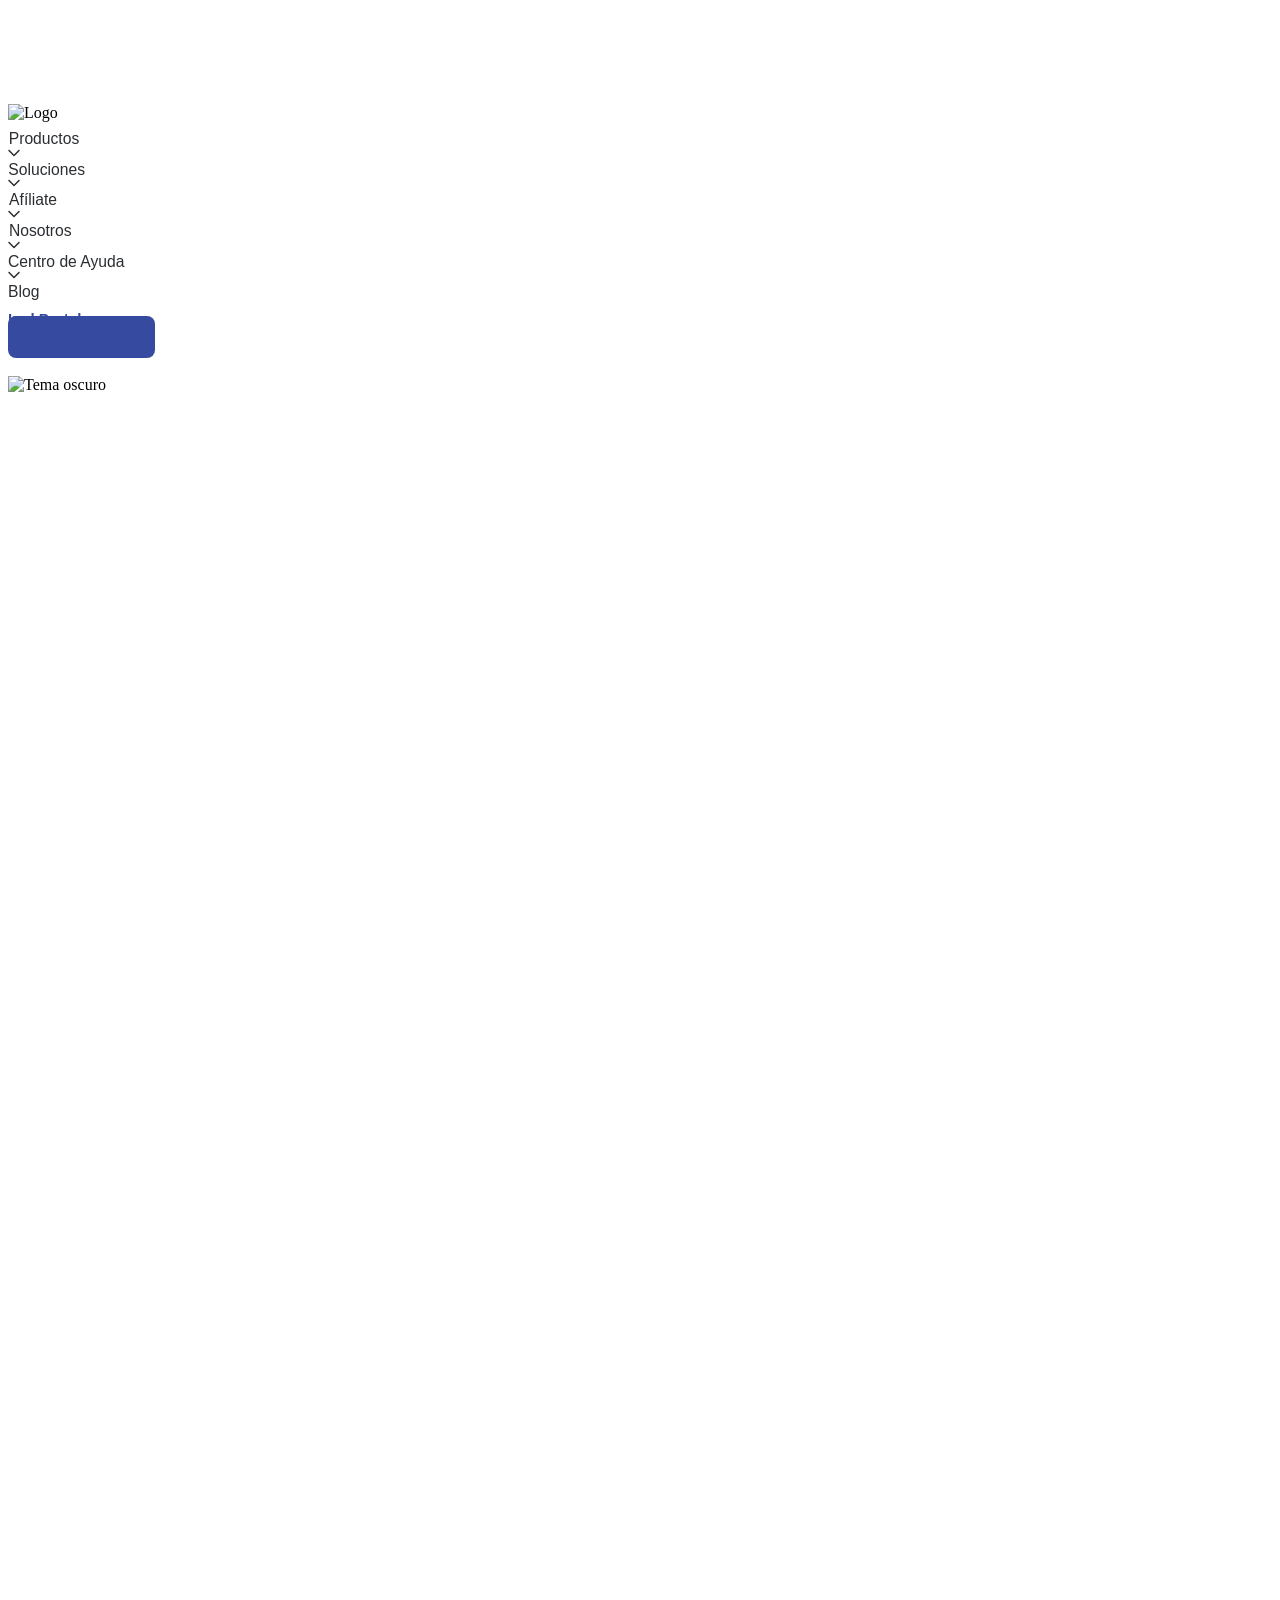
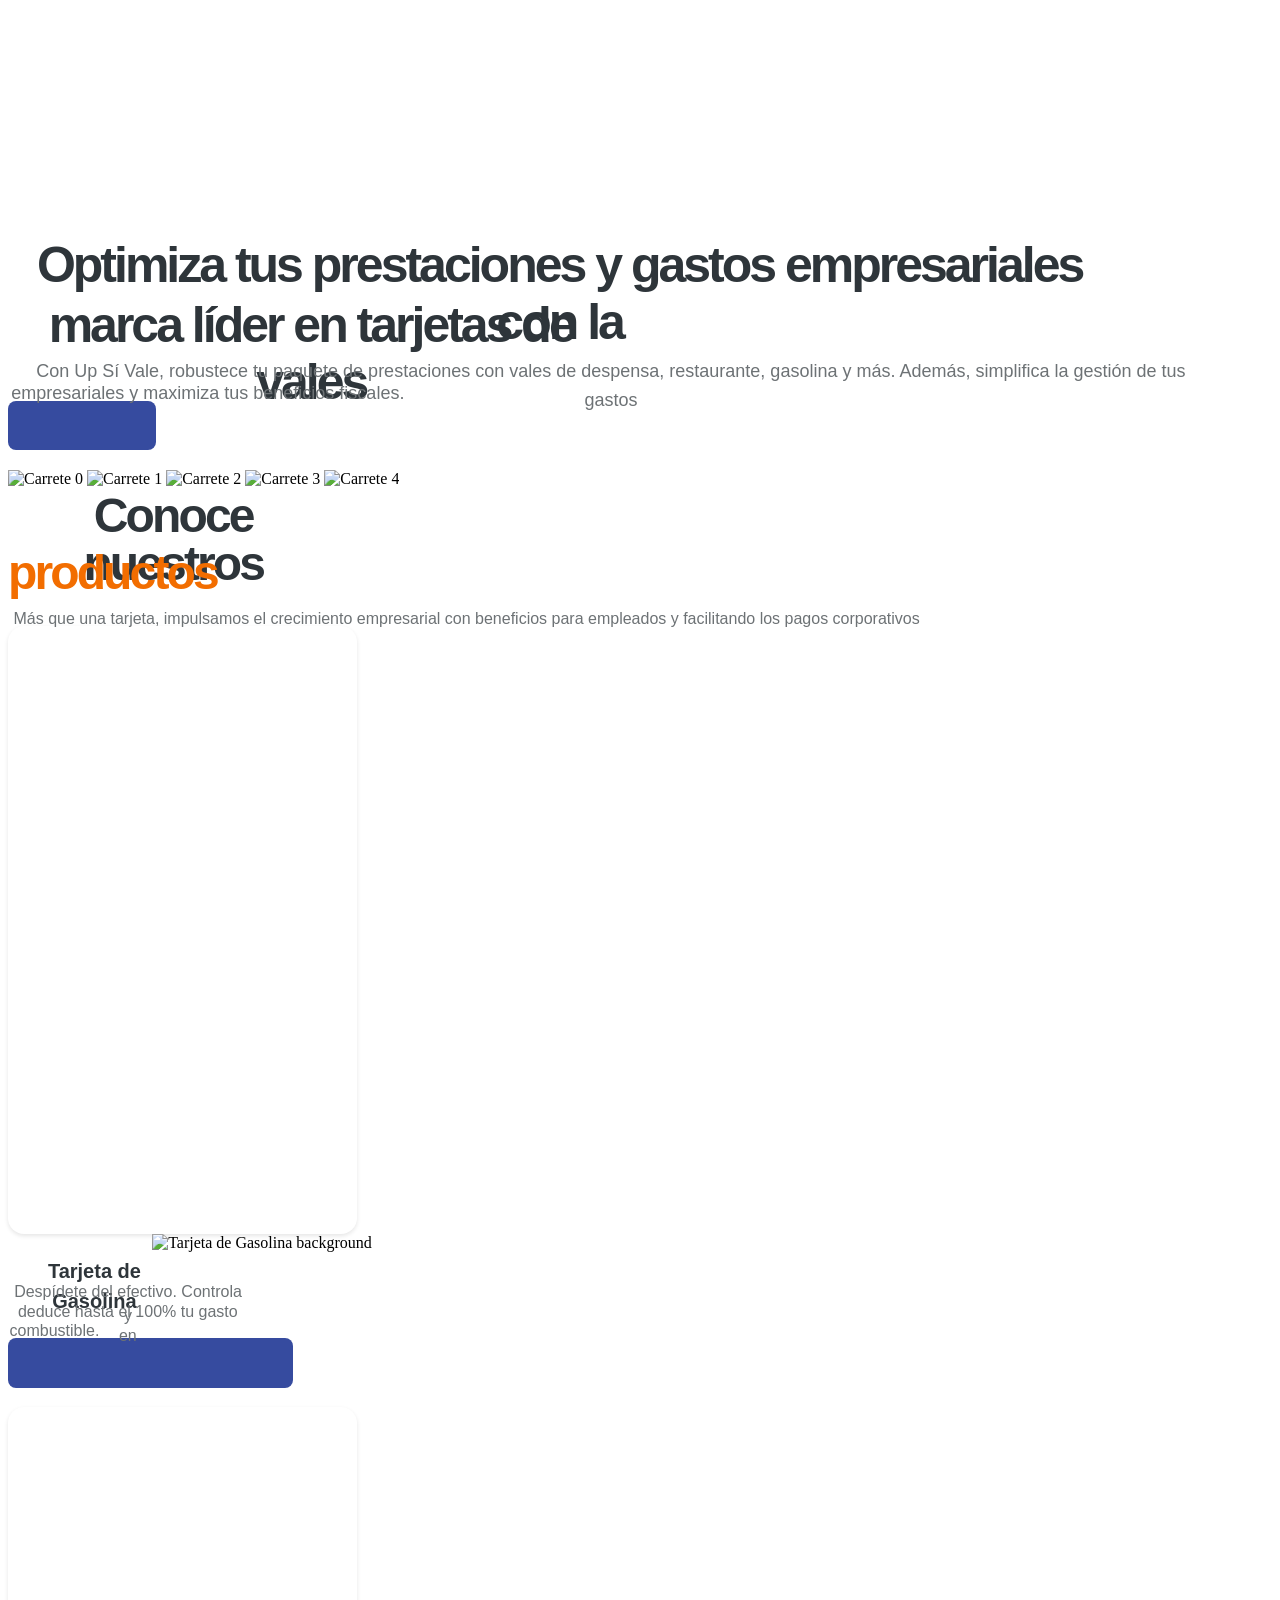
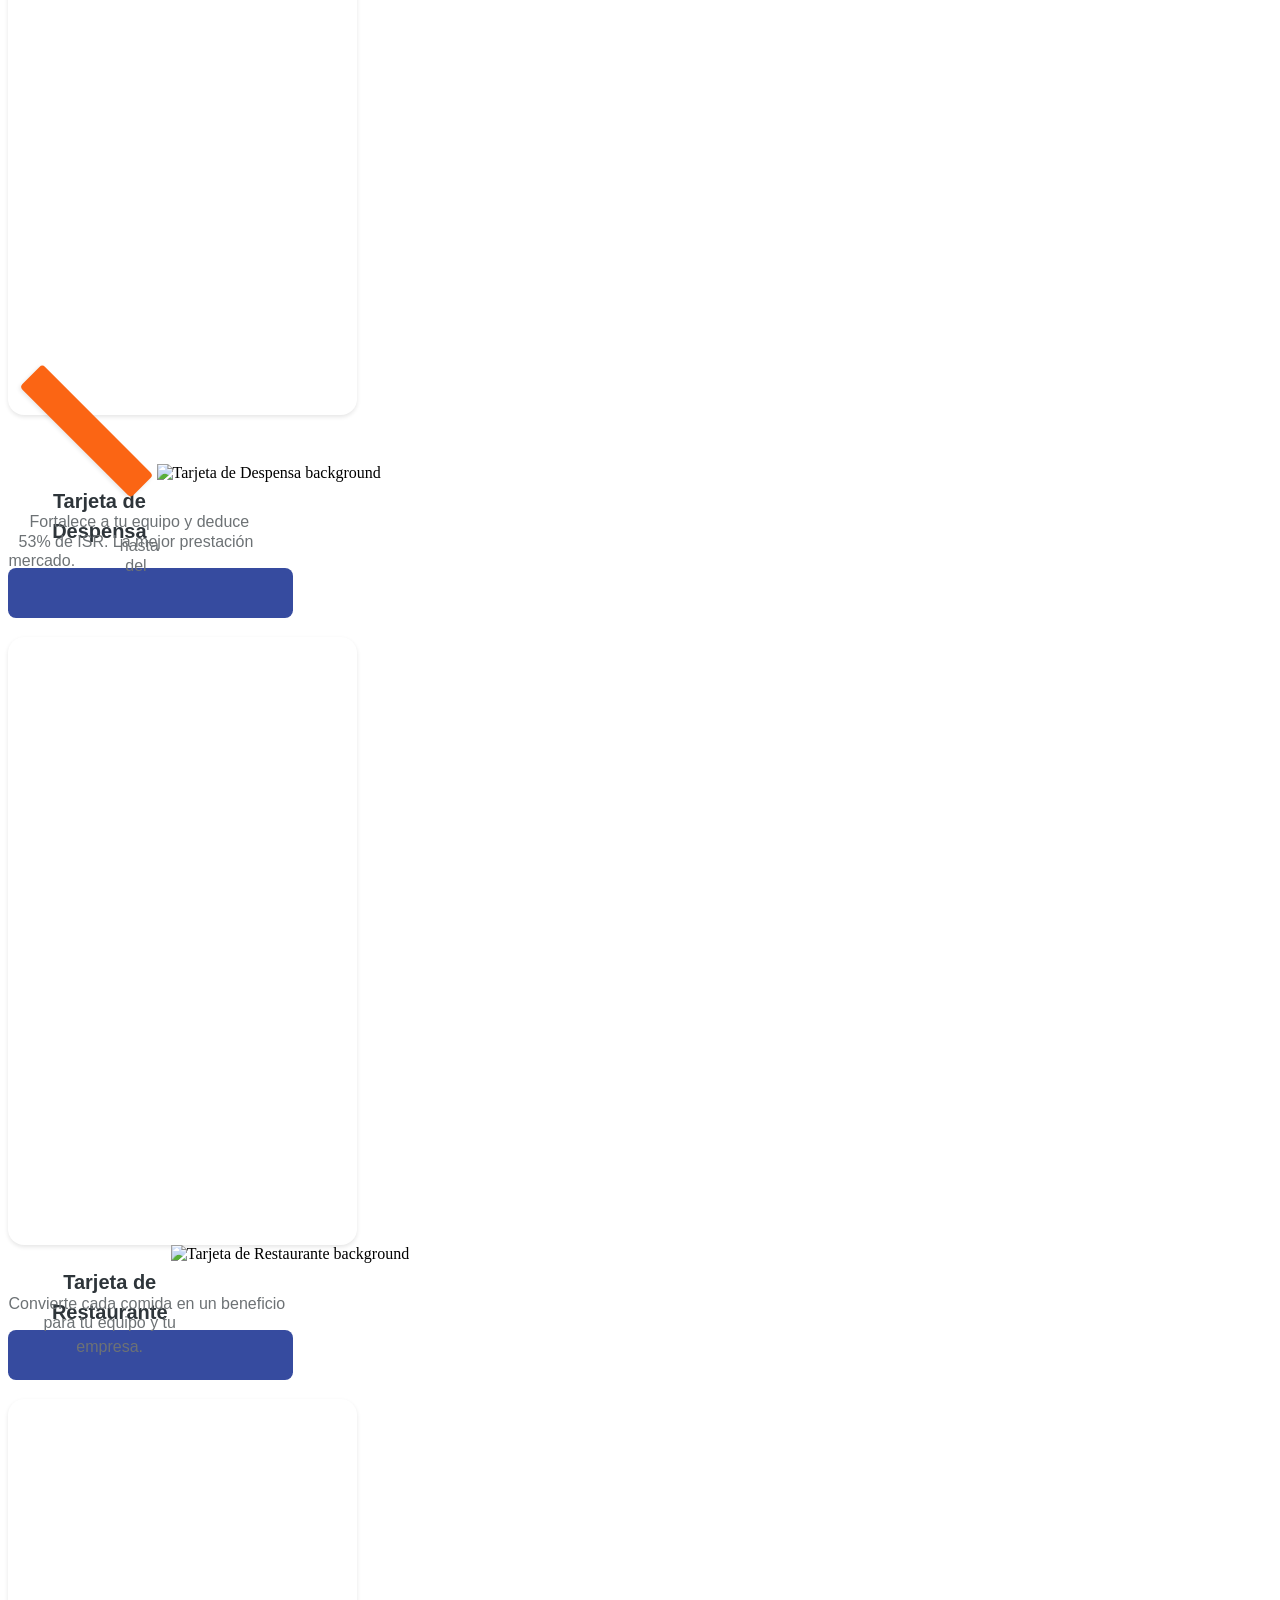
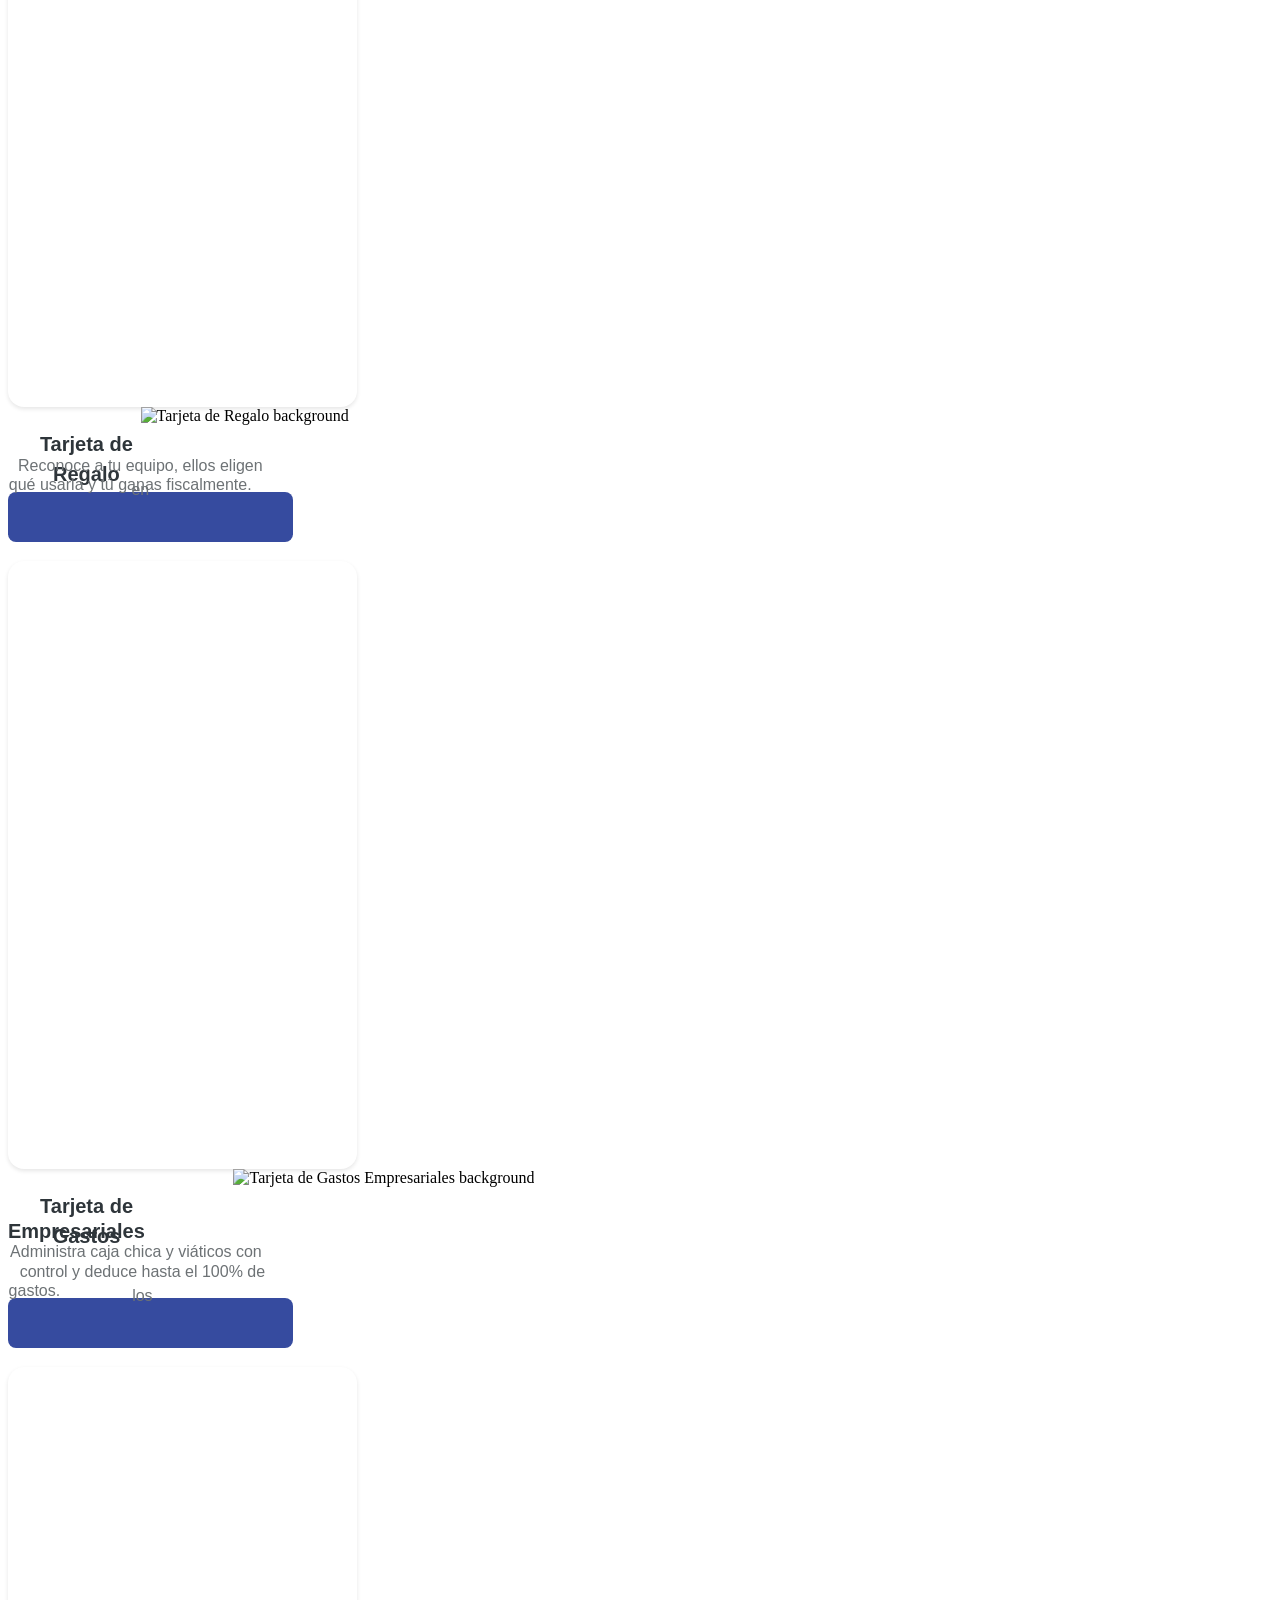
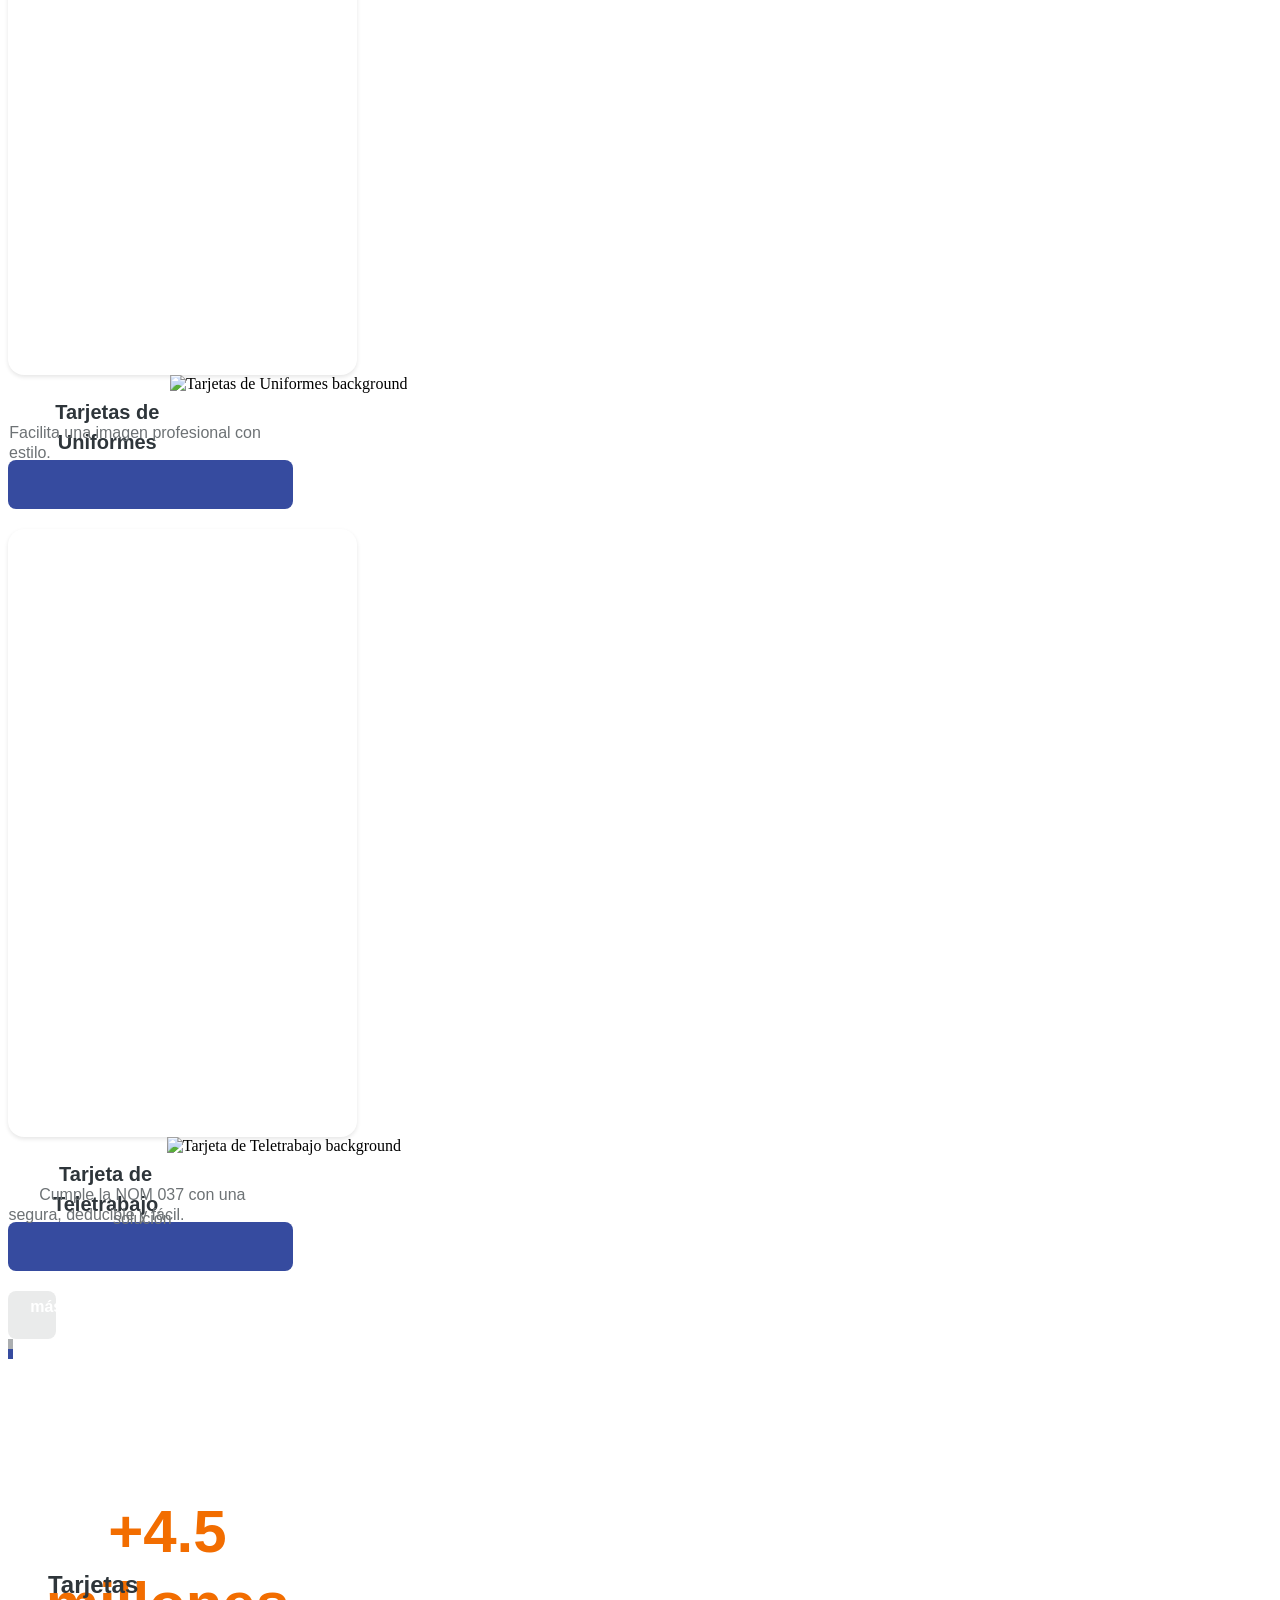
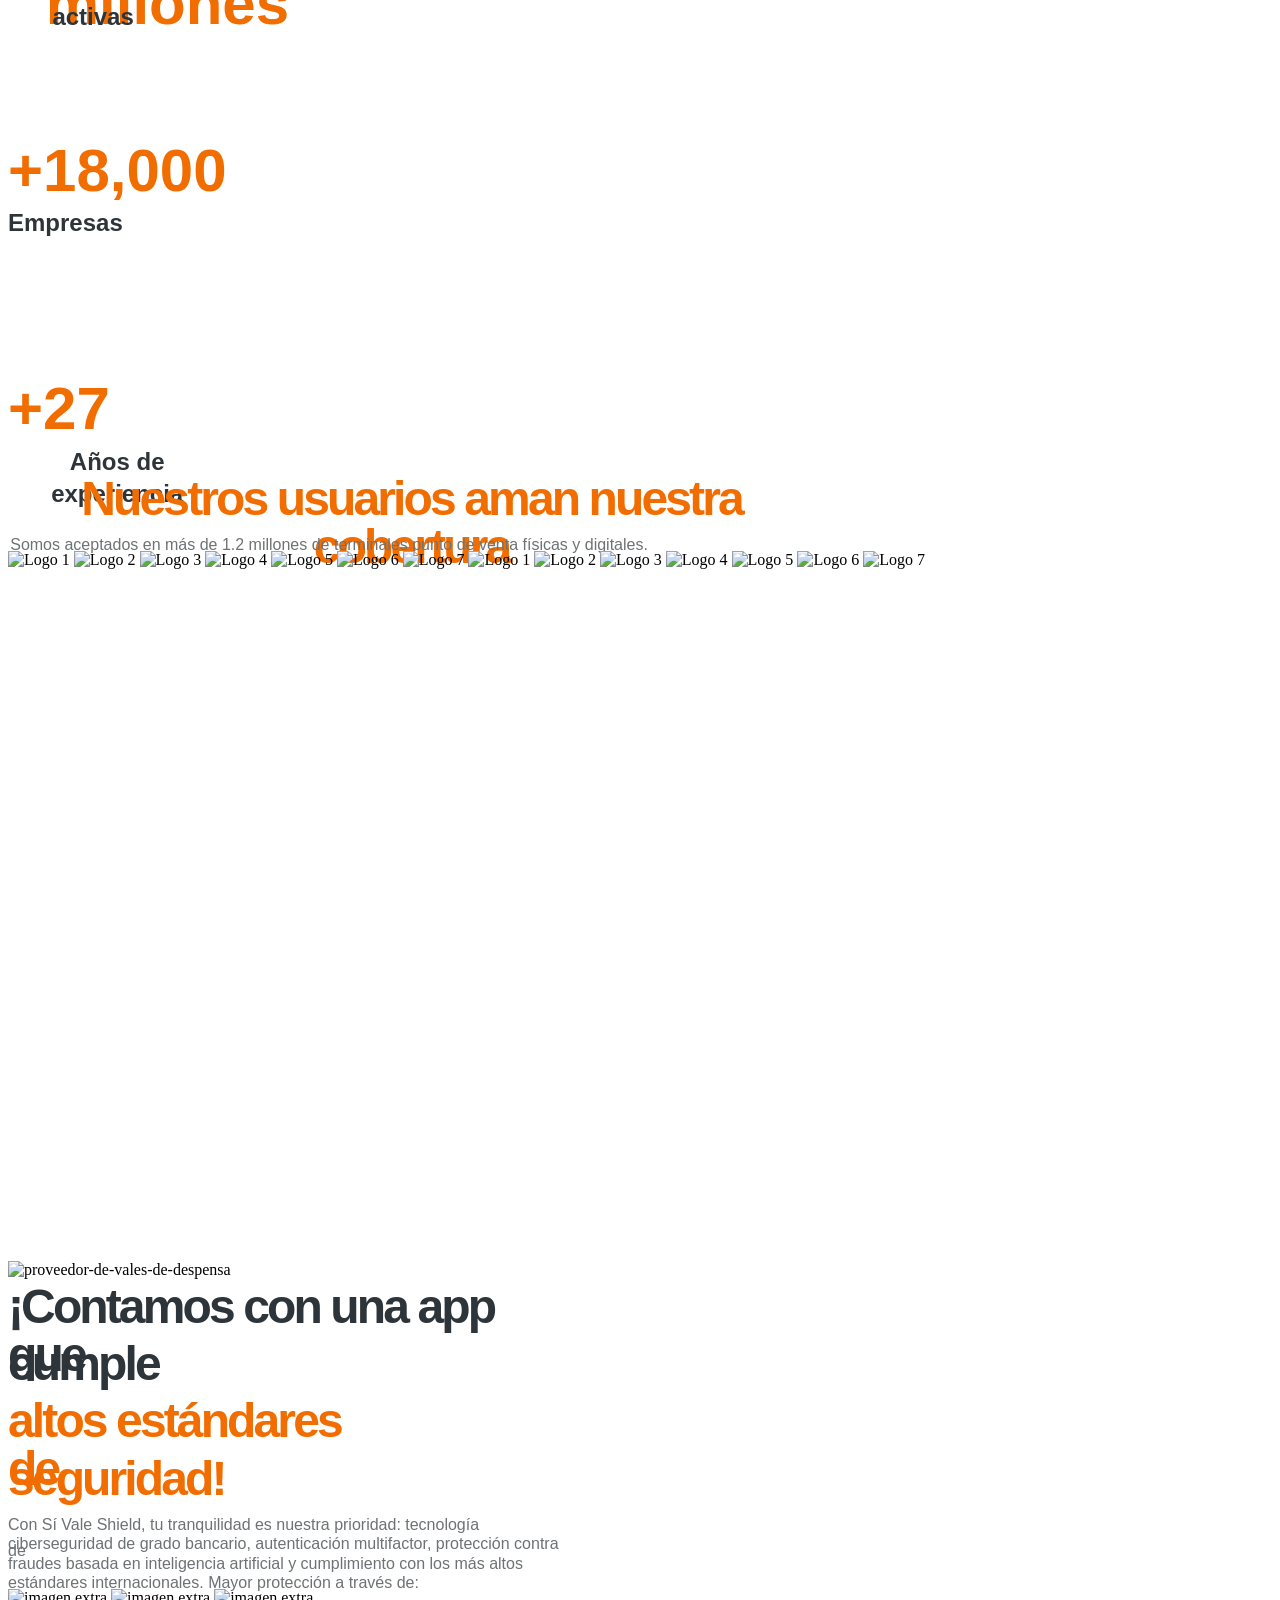
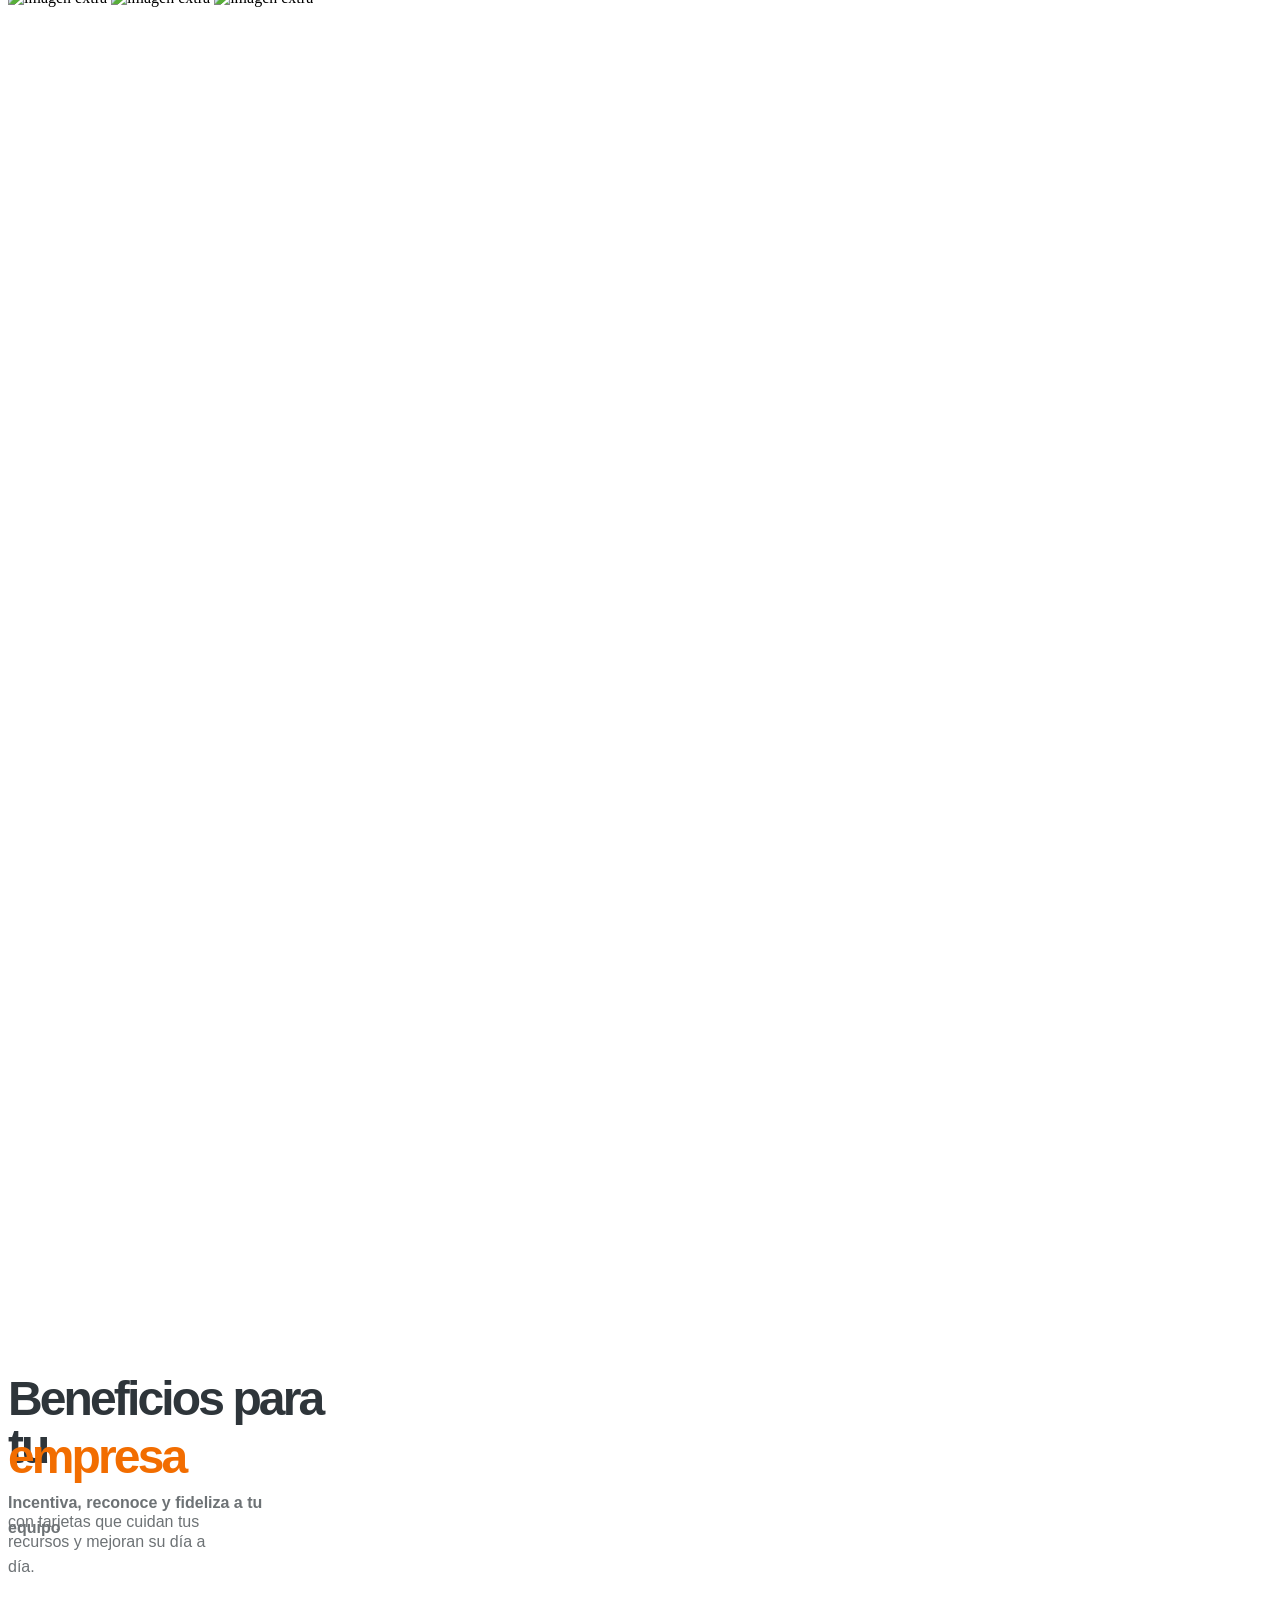
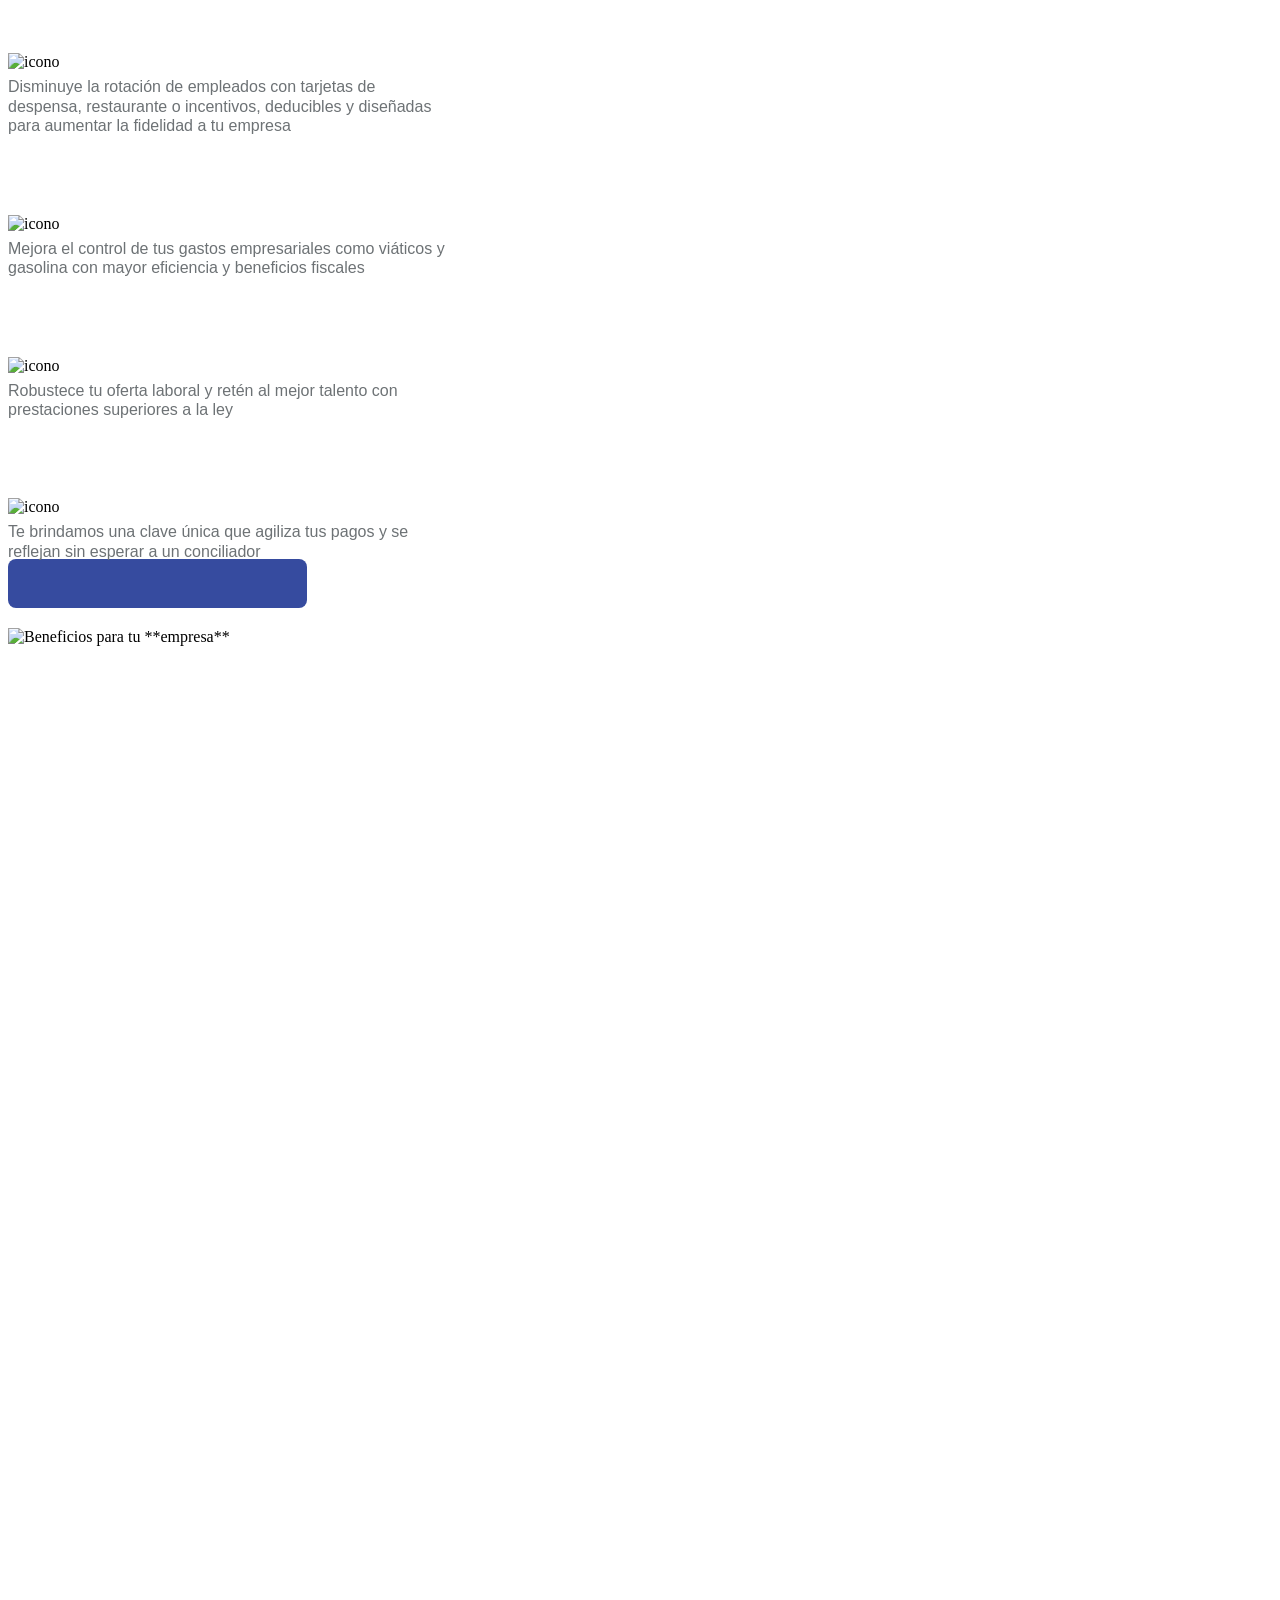
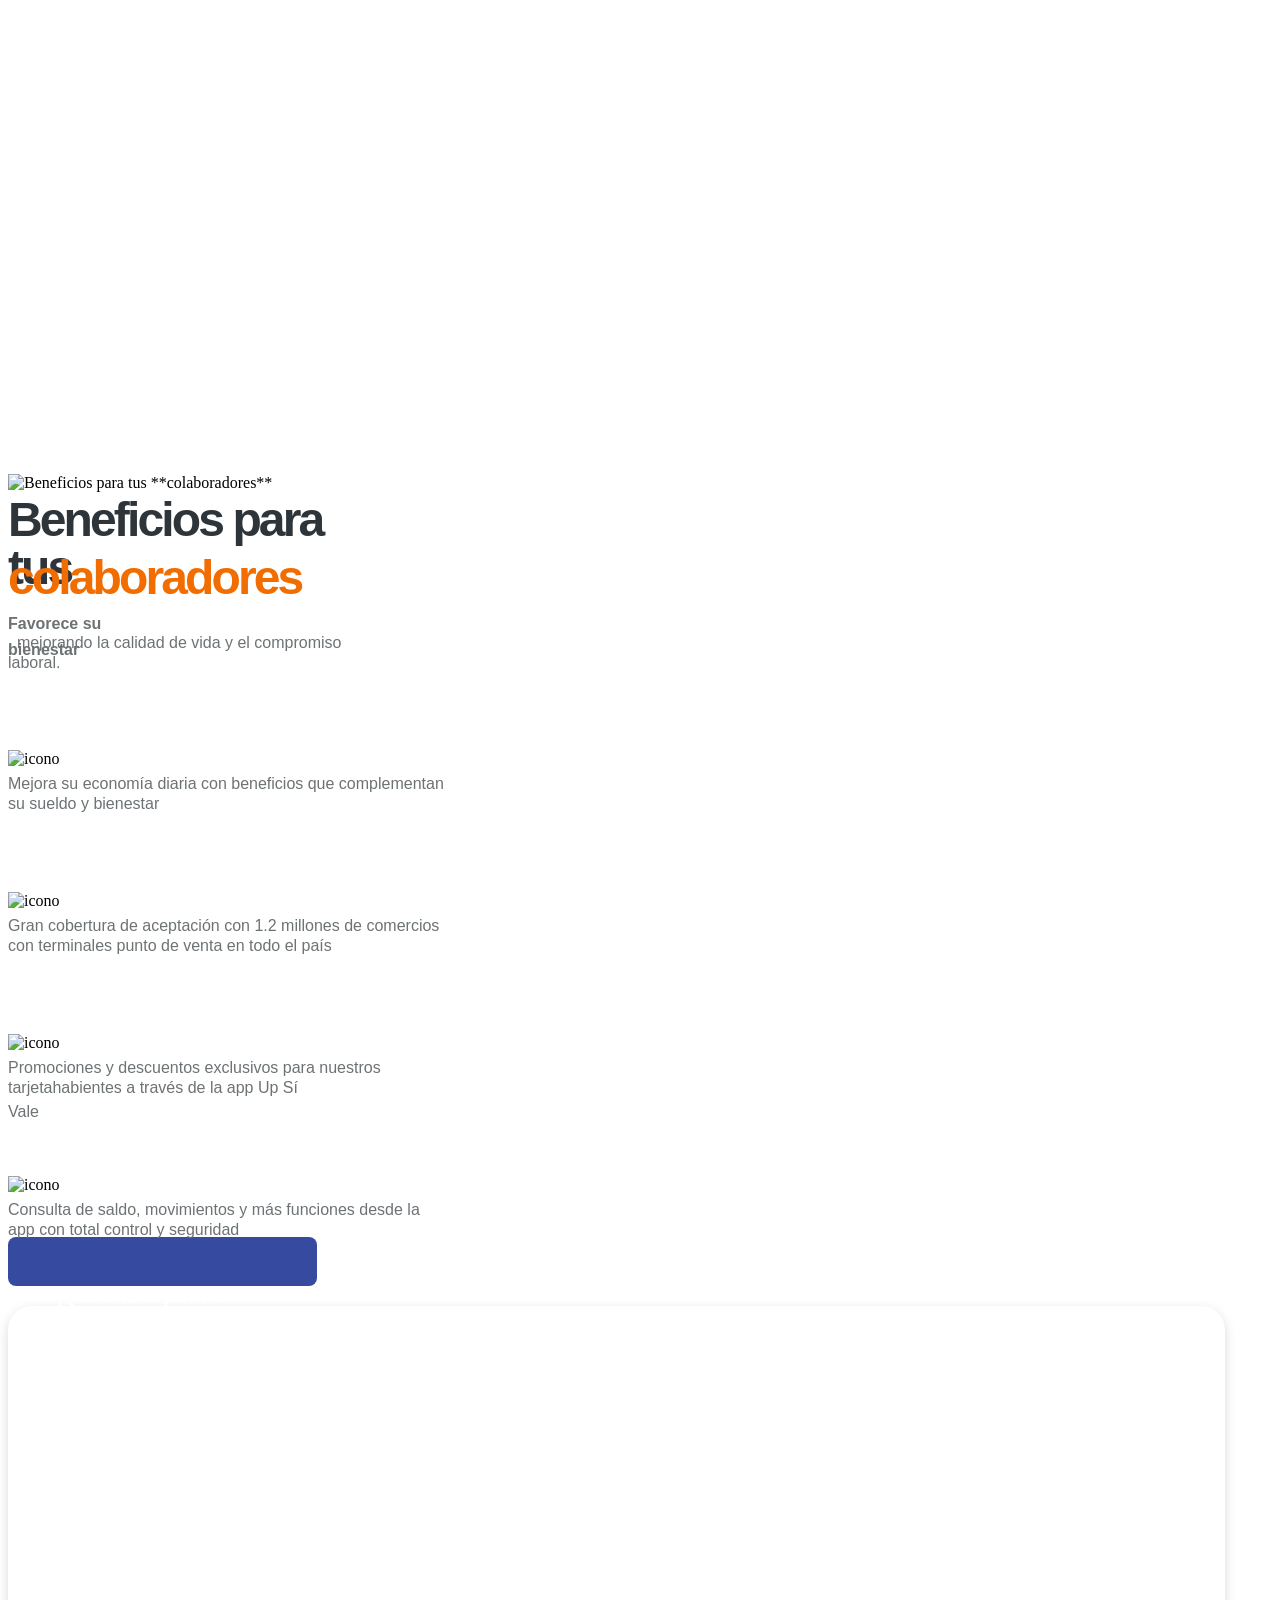
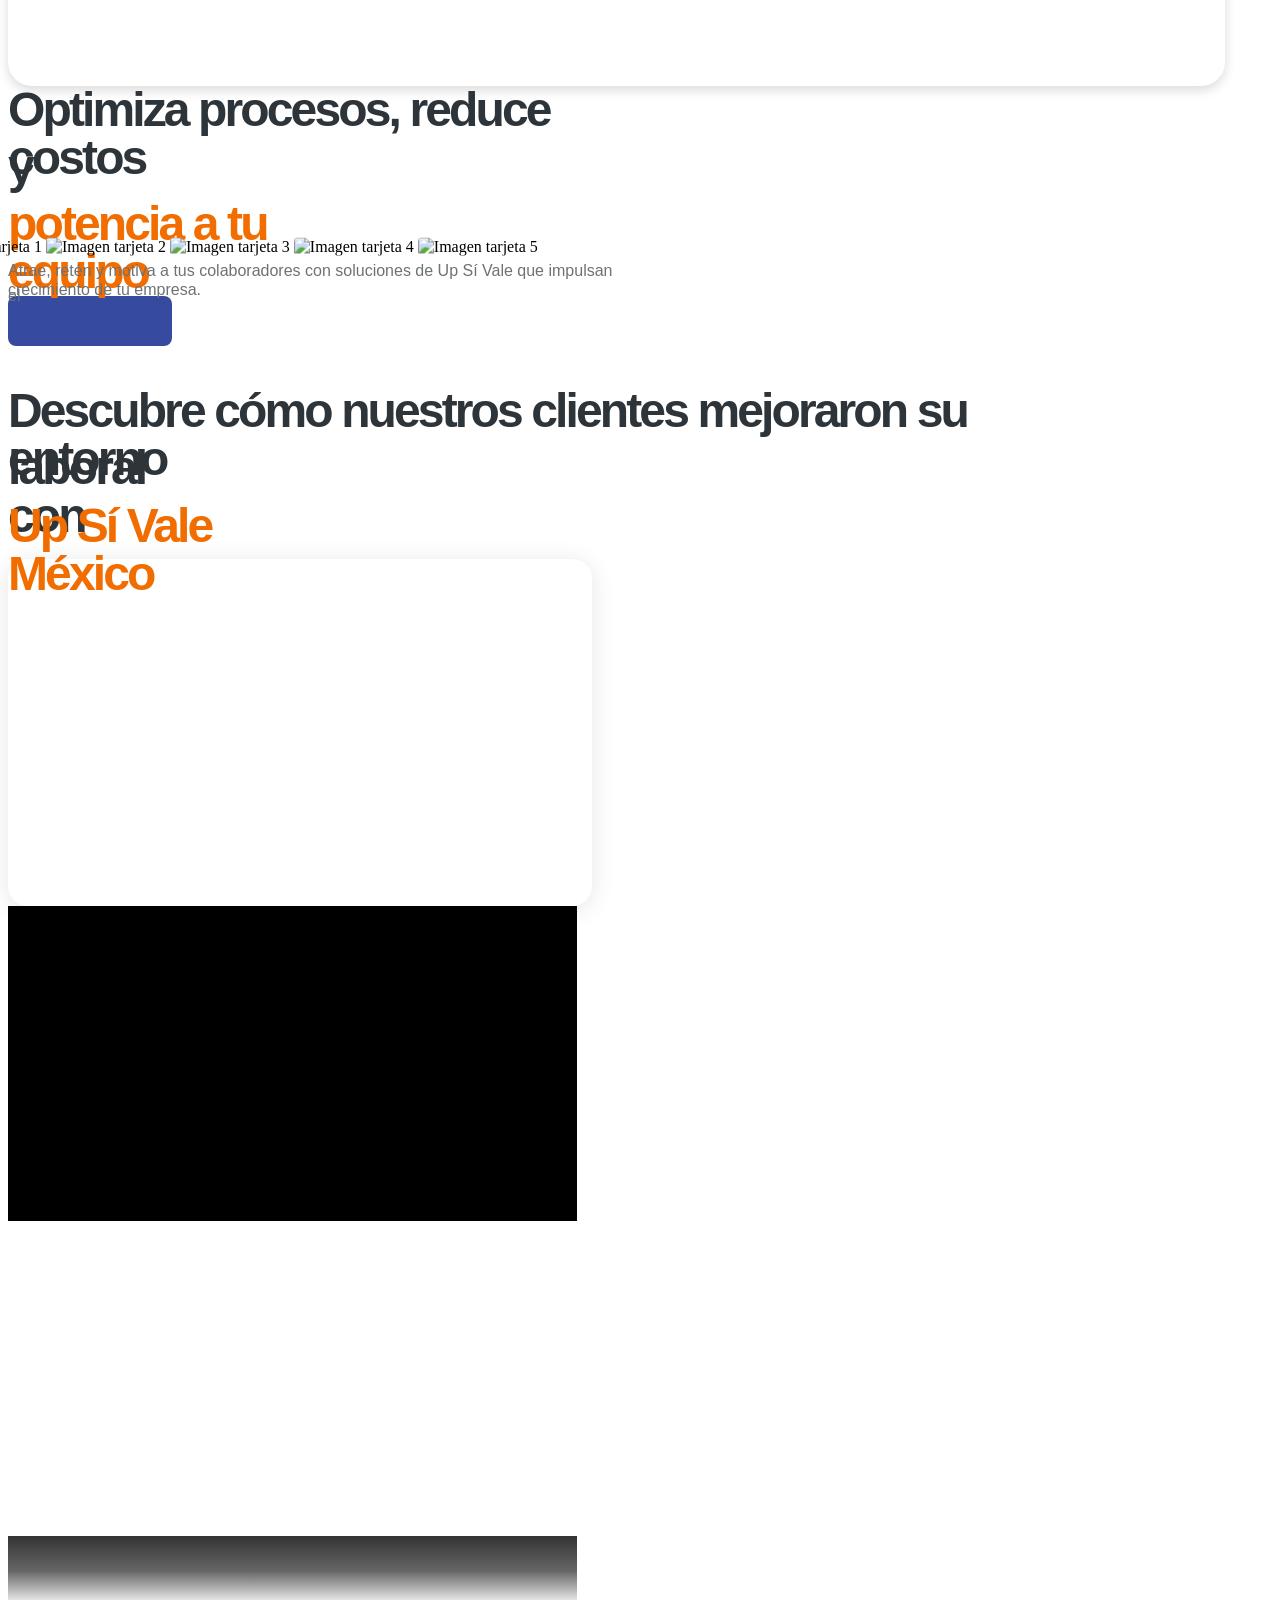
==== index.html @ 82c5028f "V1" ====
<!doctype html>
<html lang="es">
<head>
  <meta charset="utf-8">
  <meta name="viewport" content="width=device-width, initial-scale=1">
  <title>Up Sí Vale México - Tarjetas de vales con beneficios fiscales</title>
  <link rel="stylesheet" href="css/fonts.css">
  <link rel="stylesheet" href="css/demo.css">
  <script src="js/genesys-config.js"></script>
</head>
<body>
  <main id="page" aria-label="Recreación de página principal Sí Vale">
    <a class="demo-hotspot" href="knowledge-portal.html" aria-label="Ir al Portal de Conocimiento" data-track-label="Ir al Portal" style="left:935px;top:18px;width:108px;height:60px;"></a>
    <a class="demo-hotspot" href="knowledge-portal.html" aria-label="Centro de Ayuda - Portal de Conocimiento" data-track-label="Centro de Ayuda" style="left:632px;top:18px;width:164px;height:60px;"></a>
    <a class="demo-hotspot" href="knowledge-portal.html" aria-label="Cotizar desde portal de conocimiento" data-track-label="Quiero cotizar" style="left:548px;top:442px;width:170px;height:70px;"></a>
    <div class="h2d-frame sv-navbar" data-tag="nav" style="left:0.00px;top:0.00px;width:1264.67px;height:96.00px;z-index:0;background-color:rgb(255, 255, 255)"></div>
    <img class="h2d-img" alt="Logo" src="assets/000_Logo.svg" style="left:12.79px;top:28.00px;width:115.92px;height:40.00px;z-index:1;overflow:hidden">
    <div class="h2d-text" style="left:160.71px;top:38.13px;width:72.00px;height:18.67px;z-index:2;color:rgb(42, 46, 50);font-family:Roboto, sans-serif;font-size:15.68px;font-weight:500;line-height:25.088px;text-align:center;text-decoration:none;white-space:nowrap;color:rgb(42, 46, 50)">Productos</div>
    <div class="h2d-svg" style="left:240.71px;top:42.00px;width:12.00px;height:12.00px;z-index:3;"><svg xmlns="http://www.w3.org/2000/svg" width="12px" height="12px" viewBox="0 0 12 8" class="sv-navbar__icon--chevron h2d-37e2205d" fill="rgb(42, 46, 50)" color="rgb(42, 46, 50)" font-family="Roboto, sans-serif" font-size="15.68px" font-weight="500"><path d="M0.471751 0.970651C0.764519 0.677883 1.23937 0.678134 1.5323 0.970651L6.00202 5.44038L10.4718 0.970651L10.5284 0.918893C10.8228 0.678694 11.2577 0.696408 11.5323 0.970651C11.8069 1.24525 11.8244 1.67998 11.5841 1.97456L11.5323 2.0312L6.5323 7.0312C6.2394 7.32399 5.76461 7.32406 5.47175 7.0312L0.471751 2.0312C0.179268 1.73831 0.179083 1.26343 0.471751 0.970651Z"></path></svg></div>
    <div class="h2d-text" style="left:287.91px;top:38.13px;width:77.39px;height:18.67px;z-index:4;color:rgb(42, 46, 50);font-family:Roboto, sans-serif;font-size:15.68px;font-weight:500;line-height:25.088px;text-align:center;text-decoration:none;white-space:nowrap;color:rgb(42, 46, 50)">Soluciones</div>
    <div class="h2d-svg" style="left:373.29px;top:42.00px;width:12.00px;height:12.00px;z-index:5;"><svg xmlns="http://www.w3.org/2000/svg" width="12px" height="12px" viewBox="0 0 12 8" class="sv-navbar__icon--chevron h2d-a64a7802" fill="rgb(42, 46, 50)" color="rgb(42, 46, 50)" font-family="Roboto, sans-serif" font-size="15.68px" font-weight="500"><path d="M0.471751 0.970651C0.764519 0.677883 1.23937 0.678134 1.5323 0.970651L6.00202 5.44038L10.4718 0.970651L10.5284 0.918893C10.8228 0.678694 11.2577 0.696408 11.5323 0.970651C11.8069 1.24525 11.8244 1.67998 11.5841 1.97456L11.5323 2.0312L6.5323 7.0312C6.2394 7.32399 5.76461 7.32406 5.47175 7.0312L0.471751 2.0312C0.179268 1.73831 0.179083 1.26343 0.471751 0.970651Z"></path></svg></div>
    <div class="h2d-text" style="left:420.49px;top:38.13px;width:50.10px;height:18.67px;z-index:6;color:rgb(42, 46, 50);font-family:Roboto, sans-serif;font-size:15.68px;font-weight:500;line-height:25.088px;text-align:center;text-decoration:none;white-space:nowrap;color:rgb(42, 46, 50)">Afíliate</div>
    <div class="h2d-svg" style="left:478.59px;top:42.00px;width:12.00px;height:12.00px;z-index:7;"><svg xmlns="http://www.w3.org/2000/svg" width="12px" height="12px" viewBox="0 0 12 8" class="sv-navbar__icon--chevron h2d-ca7ca972" fill="rgb(42, 46, 50)" color="rgb(42, 46, 50)" font-family="Roboto, sans-serif" font-size="15.68px" font-weight="500"><path d="M0.471751 0.970651C0.764519 0.677883 1.23937 0.678134 1.5323 0.970651L6.00202 5.44038L10.4718 0.970651L10.5284 0.918893C10.8228 0.678694 11.2577 0.696408 11.5323 0.970651C11.8069 1.24525 11.8244 1.67998 11.5841 1.97456L11.5323 2.0312L6.5323 7.0312C6.2394 7.32399 5.76461 7.32406 5.47175 7.0312L0.471751 2.0312C0.179268 1.73831 0.179083 1.26343 0.471751 0.970651Z"></path></svg></div>
    <div class="h2d-text" style="left:525.79px;top:38.13px;width:64.52px;height:18.67px;z-index:8;color:rgb(42, 46, 50);font-family:Roboto, sans-serif;font-size:15.68px;font-weight:500;line-height:25.088px;text-align:center;text-decoration:none;white-space:nowrap;color:rgb(42, 46, 50)">Nosotros</div>
    <div class="h2d-svg" style="left:598.31px;top:42.00px;width:12.00px;height:12.00px;z-index:9;"><svg xmlns="http://www.w3.org/2000/svg" width="12px" height="12px" viewBox="0 0 12 8" class="sv-navbar__icon--chevron h2d-e77b18fb" fill="rgb(42, 46, 50)" color="rgb(42, 46, 50)" font-family="Roboto, sans-serif" font-size="15.68px" font-weight="500"><path d="M0.471751 0.970651C0.764519 0.677883 1.23937 0.678134 1.5323 0.970651L6.00202 5.44038L10.4718 0.970651L10.5284 0.918893C10.8228 0.678694 11.2577 0.696408 11.5323 0.970651C11.8069 1.24525 11.8244 1.67998 11.5841 1.97456L11.5323 2.0312L6.5323 7.0312C6.2394 7.32399 5.76461 7.32406 5.47175 7.0312L0.471751 2.0312C0.179268 1.73831 0.179083 1.26343 0.471751 0.970651Z"></path></svg></div>
    <div class="h2d-text" style="left:645.51px;top:38.13px;width:115.56px;height:18.67px;z-index:10;color:rgb(42, 46, 50);font-family:Roboto, sans-serif;font-size:15.68px;font-weight:500;line-height:25.088px;text-align:center;text-decoration:none;white-space:nowrap;color:rgb(42, 46, 50)">Centro de Ayuda</div>
    <div class="h2d-svg" style="left:769.07px;top:42.00px;width:12.00px;height:12.00px;z-index:11;"><svg xmlns="http://www.w3.org/2000/svg" width="12px" height="12px" viewBox="0 0 12 8" class="sv-navbar__icon--chevron h2d-53bec3cd" fill="rgb(42, 46, 50)" color="rgb(42, 46, 50)" font-family="Roboto, sans-serif" font-size="15.68px" font-weight="500"><path d="M0.471751 0.970651C0.764519 0.677883 1.23937 0.678134 1.5323 0.970651L6.00202 5.44038L10.4718 0.970651L10.5284 0.918893C10.8228 0.678694 11.2577 0.696408 11.5323 0.970651C11.8069 1.24525 11.8244 1.67998 11.5841 1.97456L11.5323 2.0312L6.5323 7.0312C6.2394 7.32399 5.76461 7.32406 5.47175 7.0312L0.471751 2.0312C0.179268 1.73831 0.179083 1.26343 0.471751 0.970651Z"></path></svg></div>
    <div class="h2d-text" style="left:816.27px;top:38.13px;width:31.69px;height:18.67px;z-index:12;color:rgb(42, 46, 50);font-family:Roboto, sans-serif;font-size:15.68px;font-weight:500;line-height:25.088px;text-decoration:none;white-space:nowrap;color:rgb(42, 46, 50)">Blog</div>
    <div class="h2d-text" style="left:956.30px;top:39.00px;width:70.31px;height:18.00px;z-index:13;color:rgb(54, 75, 159);font-family:Roboto, sans-serif;font-size:15px;font-weight:700;line-height:42px;text-align:center;text-decoration:none;white-space:nowrap;color:rgb(54, 75, 159)">Ir al Portal</div>
    <div class="h2d-frame sv-button sv-button-primary" data-tag="a" style="left:1056.74px;top:27.00px;width:147.14px;height:42.00px;z-index:14;background-color:rgb(54, 75, 159);border-top-left-radius:8px;border-top-right-radius:8px;border-bottom-right-radius:8px;border-bottom-left-radius:8px"></div>
    <div class="h2d-text" style="left:1070.20px;top:39.00px;width:120.22px;height:18.00px;z-index:15;color:rgb(255, 255, 255);font-family:Roboto, sans-serif;font-size:15px;font-weight:700;line-height:42px;text-decoration:none;white-space:nowrap;color:rgb(255, 255, 255)">¡Quiero Contratar!</div>
    <img class="h2d-img" alt="Tema oscuro" src="assets/001_dark.svg" style="left:1219.88px;top:32.00px;width:32.00px;height:32.00px;z-index:16;overflow:hidden">
    <div class="h2d-frame Hero_heroSection__1o5TZ Hero_bgCuadricula__Nj17S" data-tag="section" style="left:0.00px;top:96.00px;width:1264.67px;height:859.11px;z-index:17;background-image:url(&#x27;assets/008_cmf1bwpx24x9x07jz1c7p6bq2.svg&#x27;);background-size:cover;background-position:50% 50%;background-repeat:no-repeat;overflow:hidden"></div>
    <div class="h2d-frame Hero_imageWave__68GuA" data-tag="div" style="left:0.00px;top:375.11px;width:1264.67px;height:580.00px;z-index:18;background-image:url(&#x27;assets/002_onda-hero.svg&#x27;);background-position:50% 50%;background-repeat:no-repeat"></div>
    <div class="h2d-text" style="left:80.72px;top:174.00px;width:1103.22px;height:60.00px;z-index:19;color:rgb(46, 53, 58);font-family:Roboto, sans-serif;font-size:50px;font-weight:700;line-height:57px;letter-spacing:-3px;text-align:center;text-decoration:none;color:rgb(46, 53, 58)">Optimiza tus prestaciones y gastos empresariales con la</div>
    <div class="h2d-text" style="left:329.15px;top:231.00px;width:606.38px;height:60.00px;z-index:20;color:rgb(46, 53, 58);font-family:Roboto, sans-serif;font-size:50px;font-weight:700;line-height:57px;letter-spacing:-3px;text-align:center;text-decoration:none;color:rgb(46, 53, 58)">marca líder en tarjetas de vales</div>
    <div class="h2d-text" style="left:29.42px;top:317.33px;width:1205.82px;height:22.00px;z-index:21;color:rgb(109, 114, 117);font-family:Roboto, sans-serif;font-size:18px;font-weight:500;line-height:28.8px;text-align:center;text-decoration:none;color:rgb(109, 114, 117)">Con Up Sí Vale, robustece tu paquete de prestaciones con vales de despensa, restaurante, gasolina y más. Además, simplifica la gestión de tus gastos</div>
    <div class="h2d-text" style="left:432.50px;top:346.13px;width:399.67px;height:22.00px;z-index:22;color:rgb(109, 114, 117);font-family:Roboto, sans-serif;font-size:18px;font-weight:500;line-height:28.8px;text-align:center;text-decoration:none;color:rgb(109, 114, 117)">empresariales y maximiza tus beneficios fiscales.</div>
    <div class="h2d-frame sv-button sv-button-primary mt-4" data-tag="button" style="left:558.30px;top:451.58px;width:148.05px;height:49.33px;z-index:23;background-color:rgb(54, 75, 159);border-top-left-radius:8px;border-top-right-radius:8px;border-bottom-right-radius:8px;border-bottom-left-radius:8px"></div>
    <div class="h2d-text" style="left:577.36px;top:466.25px;width:109.93px;height:19.33px;z-index:24;color:rgb(255, 255, 255);font-family:Roboto, sans-serif;font-size:16px;font-weight:700;line-height:24px;text-align:center;text-decoration:none;color:rgb(255, 255, 255)">¡Quiero cotizar!</div>
    <img class="h2d-img" alt="Carrete 0" src="assets/003_cmex52kjb2v8o08izmj456n3g.svg" style="left:194.83px;top:656.11px;width:215.00px;height:306.00px;z-index:25;overflow:hidden">
    <img class="h2d-img" alt="Carrete 1" src="assets/004_cmehjiqrq65gh06k12l5t8165.svg" style="left:359.83px;top:636.11px;width:215.00px;height:306.00px;z-index:26;overflow:hidden">
    <img class="h2d-img" alt="Carrete 2" src="assets/005_cmehhob2d535y06k1gq8wpm5s.svg" style="left:524.83px;top:616.11px;width:215.00px;height:306.00px;z-index:27;overflow:hidden">
    <img class="h2d-img" alt="Carrete 3" src="assets/006_cmehhon57sej007k646bqbf40.svg" style="left:689.83px;top:636.11px;width:215.00px;height:306.00px;z-index:28;overflow:hidden">
    <img class="h2d-img" alt="Carrete 4" src="assets/007_cmehhp1pyses807k6k7xhnwvz.svg" style="left:854.83px;top:656.11px;width:215.00px;height:306.00px;z-index:29;overflow:hidden">
    <div class="h2d-text" style="left:371.47px;top:998.45px;width:330.43px;height:57.33px;z-index:30;color:rgb(46, 53, 58);font-family:Roboto, sans-serif;font-size:48px;font-weight:700;line-height:48px;letter-spacing:-2.88px;text-align:center;text-decoration:none;color:rgb(46, 53, 58)">Conoce nuestros </div>
    <div class="h2d-text" style="left:701.90px;top:998.45px;width:191.30px;height:57.33px;z-index:31;color:rgb(242, 109, 0);font-family:Roboto, sans-serif;font-size:48px;font-weight:700;line-height:48px;letter-spacing:-2.88px;text-align:center;text-decoration:none;color:rgb(242, 109, 0)">productos</div>
    <div class="h2d-text" style="left:173.70px;top:1069.78px;width:917.27px;height:19.33px;z-index:32;color:rgb(109, 114, 117);font-family:Roboto, sans-serif;font-size:16px;font-weight:500;line-height:25.6px;text-align:center;text-decoration:none;color:rgb(109, 114, 117)">Más que una tarjeta, impulsamos el crecimiento empresarial con beneficios para empleados y facilitando los pagos corporativos</div>
    <div class="h2d-frame sv-card sv-card--flexcol sv-card__product text-center" data-tag="div" style="left:48.00px;top:1148.71px;width:348.89px;height:608.00px;z-index:33;background-color:rgb(255, 255, 255);border-top-left-radius:16px;border-top-right-radius:16px;border-bottom-right-radius:16px;border-bottom-left-radius:16px;box-shadow:rgba(0, 0, 0, 0.1) 0px 2px 4px 0px;overflow:hidden"></div>
    <img class="h2d-img" alt="Tarjeta de Gasolina" src="assets/009_cmhmawv1slsc207k4t17r420r.png" style="left:80.00px;top:1180.71px;width:284.89px;height:308.67px;z-index:34;opacity:0;overflow:hidden;object-fit:contain">
    <img class="h2d-img" alt="Tarjeta de Gasolina background" src="assets/010_cmhmavupe1rri07k12ae1ppen.png" style="left:80.00px;top:1180.71px;width:284.89px;height:308.67px;z-index:35;overflow:hidden;object-fit:contain">
    <div class="h2d-text" style="left:136.02px;top:1524.04px;width:172.83px;height:24.67px;z-index:36;color:rgb(46, 53, 58);font-family:Roboto, sans-serif;font-size:20px;font-weight:700;line-height:30px;text-align:center;text-decoration:none;color:rgb(46, 53, 58)">Tarjeta de Gasolina</div>
    <div class="h2d-text" style="left:102.44px;top:1557.38px;width:240.01px;height:19.33px;z-index:37;color:rgb(109, 114, 117);font-family:Roboto, sans-serif;font-size:16px;font-weight:500;line-height:24px;text-align:center;text-decoration:none;color:rgb(109, 114, 117)">Despídete del efectivo. Controla y</div>
    <div class="h2d-text" style="left:102.67px;top:1581.38px;width:239.55px;height:19.33px;z-index:38;color:rgb(109, 114, 117);font-family:Roboto, sans-serif;font-size:16px;font-weight:500;line-height:24px;text-align:center;text-decoration:none;color:rgb(109, 114, 117)">deduce hasta el 100% tu gasto en</div>
    <div class="h2d-text" style="left:175.95px;top:1605.38px;width:92.99px;height:19.33px;z-index:39;color:rgb(109, 114, 117);font-family:Roboto, sans-serif;font-size:16px;font-weight:500;line-height:24px;text-align:center;text-decoration:none;color:rgb(109, 114, 117)">combustible.</div>
    <div class="h2d-frame sv-button sv-button-primary sv-card__product-action" data-tag="button" style="left:80.00px;top:1675.38px;width:284.89px;height:49.33px;z-index:40;background-color:rgb(54, 75, 159);border-top-left-radius:8px;border-top-right-radius:8px;border-bottom-right-radius:8px;border-bottom-left-radius:8px"></div>
    <div class="h2d-text" style="left:184.18px;top:1690.04px;width:76.53px;height:19.33px;z-index:41;color:rgb(255, 255, 255);font-family:Roboto, sans-serif;font-size:16px;font-weight:700;line-height:24px;text-align:center;text-decoration:none;color:rgb(255, 255, 255)">Saber más</div>
    <div class="h2d-frame sv-card sv-card--flexcol sv-card__product text-center" data-tag="div" style="left:460.89px;top:1148.71px;width:348.89px;height:608.00px;z-index:42;background-color:rgb(255, 255, 255);border-top-left-radius:16px;border-top-right-radius:16px;border-bottom-right-radius:16px;border-bottom-left-radius:16px;box-shadow:rgba(0, 0, 0, 0.1) 0px 2px 4px 0px;overflow:hidden"></div>
    <div class="h2d-frame badge-corner bg-orange-500" data-tag="div" style="left:725.11px;top:1125.90px;width:156.96px;height:32.00px;z-index:43;background-color:rgb(251, 101, 20);border-top-left-radius:4px;border-top-right-radius:4px;border-bottom-right-radius:4px;border-bottom-left-radius:4px;box-shadow:rgba(0, 0, 0, 0.1) 0px 2px 4px 0px;transform:matrix(0.707107, 0.707107, -0.707107, 0.707107, 0, 0)"></div>
    <div class="h2d-text" style="left:742.36px;top:1153.91px;width:92.96px;height:16.67px;z-index:44;color:rgb(255, 255, 255);font-family:Roboto, sans-serif;font-size:14px;font-weight:700;line-height:16.8px;text-align:center;text-decoration:none;white-space:nowrap;color:rgb(255, 255, 255)">Más Solicitada</div>
    <img class="h2d-img" alt="Tarjeta de Despensa" src="assets/011_cmi69z6wz069e07jyq0oigt0i.svg" style="left:492.89px;top:1180.71px;width:284.89px;height:308.67px;z-index:45;opacity:0;overflow:hidden;object-fit:contain">
    <img class="h2d-img" alt="Tarjeta de Despensa background" src="assets/012_cmi69y43h3bnq07k0pmgic9of.svg" style="left:492.89px;top:1180.71px;width:284.89px;height:308.67px;z-index:46;overflow:hidden;object-fit:contain">
    <div class="h2d-text" style="left:543.95px;top:1524.04px;width:182.75px;height:24.67px;z-index:47;color:rgb(46, 53, 58);font-family:Roboto, sans-serif;font-size:20px;font-weight:700;line-height:30px;text-align:center;text-decoration:none;color:rgb(46, 53, 58)">Tarjeta de Despensa</div>
    <div class="h2d-text" style="left:504.00px;top:1557.38px;width:262.65px;height:19.33px;z-index:48;color:rgb(109, 114, 117);font-family:Roboto, sans-serif;font-size:16px;font-weight:500;line-height:24px;text-align:center;text-decoration:none;color:rgb(109, 114, 117)">Fortalece a tu equipo y deduce hasta</div>
    <div class="h2d-text" style="left:507.32px;top:1581.38px;width:256.01px;height:19.33px;z-index:49;color:rgb(109, 114, 117);font-family:Roboto, sans-serif;font-size:16px;font-weight:500;line-height:24px;text-align:center;text-decoration:none;color:rgb(109, 114, 117)">53% de ISR. La mejor prestación del</div>
    <div class="h2d-text" style="left:601.56px;top:1605.38px;width:67.53px;height:19.33px;z-index:50;color:rgb(109, 114, 117);font-family:Roboto, sans-serif;font-size:16px;font-weight:500;line-height:24px;text-align:center;text-decoration:none;color:rgb(109, 114, 117)">mercado.</div>
    <div class="h2d-frame sv-button sv-button-primary sv-card__product-action" data-tag="button" style="left:492.89px;top:1675.38px;width:284.89px;height:49.33px;z-index:51;background-color:rgb(54, 75, 159);border-top-left-radius:8px;border-top-right-radius:8px;border-bottom-right-radius:8px;border-bottom-left-radius:8px"></div>
    <div class="h2d-text" style="left:597.06px;top:1690.04px;width:76.53px;height:19.33px;z-index:52;color:rgb(255, 255, 255);font-family:Roboto, sans-serif;font-size:16px;font-weight:700;line-height:24px;text-align:center;text-decoration:none;color:rgb(255, 255, 255)">Saber más</div>
    <div class="h2d-frame sv-card sv-card--flexcol sv-card__product text-center" data-tag="div" style="left:873.77px;top:1148.71px;width:348.89px;height:608.00px;z-index:53;background-color:rgb(255, 255, 255);border-top-left-radius:16px;border-top-right-radius:16px;border-bottom-right-radius:16px;border-bottom-left-radius:16px;box-shadow:rgba(0, 0, 0, 0.1) 0px 2px 4px 0px;overflow:hidden"></div>
    <img class="h2d-img" alt="Tarjeta de Restaurante" src="assets/013_cmi6eyeb340mq08ivr6qwehv0.svg" style="left:905.77px;top:1180.71px;width:284.89px;height:332.67px;z-index:54;opacity:0;overflow:hidden;object-fit:contain">
    <img class="h2d-img" alt="Tarjeta de Restaurante background" src="assets/014_cmi6exisu3vlk07k5nldlkmg1.svg" style="left:905.77px;top:1180.71px;width:284.89px;height:332.67px;z-index:55;overflow:hidden;object-fit:contain">
    <div class="h2d-text" style="left:946.47px;top:1548.04px;width:203.48px;height:24.67px;z-index:56;color:rgb(46, 53, 58);font-family:Roboto, sans-serif;font-size:20px;font-weight:700;line-height:30px;text-align:center;text-decoration:none;color:rgb(46, 53, 58)">Tarjeta de Restaurante</div>
    <div class="h2d-text" style="left:909.34px;top:1581.38px;width:277.73px;height:19.33px;z-index:57;color:rgb(109, 114, 117);font-family:Roboto, sans-serif;font-size:16px;font-weight:500;line-height:24px;text-align:center;text-decoration:none;color:rgb(109, 114, 117)">Convierte cada comida en un beneficio</div>
    <div class="h2d-text" style="left:946.54px;top:1605.38px;width:203.34px;height:19.33px;z-index:58;color:rgb(109, 114, 117);font-family:Roboto, sans-serif;font-size:16px;font-weight:500;line-height:24px;text-align:center;text-decoration:none;color:rgb(109, 114, 117)">para tu equipo y tu empresa.</div>
    <div class="h2d-frame sv-button sv-button-primary sv-card__product-action" data-tag="button" style="left:905.77px;top:1675.38px;width:284.89px;height:49.33px;z-index:59;background-color:rgb(54, 75, 159);border-top-left-radius:8px;border-top-right-radius:8px;border-bottom-right-radius:8px;border-bottom-left-radius:8px"></div>
    <div class="h2d-text" style="left:1009.95px;top:1690.04px;width:76.53px;height:19.33px;z-index:60;color:rgb(255, 255, 255);font-family:Roboto, sans-serif;font-size:16px;font-weight:700;line-height:24px;text-align:center;text-decoration:none;color:rgb(255, 255, 255)">Saber más</div>
    <div class="h2d-frame sv-card sv-card--flexcol sv-card__product text-center" data-tag="div" style="left:1286.66px;top:1148.71px;width:348.89px;height:608.00px;z-index:61;background-color:rgb(255, 255, 255);border-top-left-radius:16px;border-top-right-radius:16px;border-bottom-right-radius:16px;border-bottom-left-radius:16px;box-shadow:rgba(0, 0, 0, 0.1) 0px 2px 4px 0px;overflow:hidden"></div>
    <img class="h2d-img" alt="Tarjeta de Regalo" src="assets/015_cmeh9ceo8vkjb07k3sl2ealdu.svg" style="left:1318.66px;top:1180.71px;width:284.89px;height:332.67px;z-index:62;opacity:0;overflow:hidden;object-fit:contain">
    <img class="h2d-img" alt="Tarjeta de Regalo background" src="assets/016_cmi6g5xpw0py407k0bf6gk08u.svg" style="left:1318.66px;top:1180.71px;width:284.89px;height:332.67px;z-index:63;overflow:hidden;object-fit:contain">
    <div class="h2d-text" style="left:1382.72px;top:1548.04px;width:156.76px;height:24.67px;z-index:64;color:rgb(46, 53, 58);font-family:Roboto, sans-serif;font-size:20px;font-weight:700;line-height:30px;text-align:center;text-decoration:none;color:rgb(46, 53, 58)">Tarjeta de Regalo</div>
    <div class="h2d-text" style="left:1328.73px;top:1581.38px;width:264.73px;height:19.33px;z-index:65;color:rgb(109, 114, 117);font-family:Roboto, sans-serif;font-size:16px;font-weight:500;line-height:24px;text-align:center;text-decoration:none;color:rgb(109, 114, 117)">Reconoce a tu equipo, ellos eligen en</div>
    <div class="h2d-text" style="left:1338.88px;top:1605.38px;width:244.45px;height:19.33px;z-index:66;color:rgb(109, 114, 117);font-family:Roboto, sans-serif;font-size:16px;font-weight:500;line-height:24px;text-align:center;text-decoration:none;color:rgb(109, 114, 117)">qué usarla y tú ganas fiscalmente.</div>
    <div class="h2d-frame sv-button sv-button-primary sv-card__product-action" data-tag="button" style="left:1318.66px;top:1675.38px;width:284.89px;height:49.33px;z-index:67;background-color:rgb(54, 75, 159);border-top-left-radius:8px;border-top-right-radius:8px;border-bottom-right-radius:8px;border-bottom-left-radius:8px"></div>
    <div class="h2d-text" style="left:1422.83px;top:1690.04px;width:76.53px;height:19.33px;z-index:68;color:rgb(255, 255, 255);font-family:Roboto, sans-serif;font-size:16px;font-weight:700;line-height:24px;text-align:center;text-decoration:none;color:rgb(255, 255, 255)">Saber más</div>
    <div class="h2d-frame sv-card sv-card--flexcol sv-card__product text-center" data-tag="div" style="left:1699.54px;top:1148.71px;width:348.89px;height:608.00px;z-index:69;background-color:rgb(255, 255, 255);border-top-left-radius:16px;border-top-right-radius:16px;border-bottom-right-radius:16px;border-bottom-left-radius:16px;box-shadow:rgba(0, 0, 0, 0.1) 0px 2px 4px 0px;overflow:hidden"></div>
    <img class="h2d-img" alt="Tarjeta de Gastos Empresariales" src="assets/017_cmi6gn5fn10tn07k0t0h3geyy.svg" style="left:1731.54px;top:1180.71px;width:284.89px;height:278.67px;z-index:70;opacity:0;overflow:hidden;object-fit:contain">
    <img class="h2d-img" alt="Tarjeta de Gastos Empresariales background" src="assets/018_cmi6gmgxf4zdf07k5ujy16761.svg" style="left:1731.54px;top:1180.71px;width:284.89px;height:278.67px;z-index:71;overflow:hidden;object-fit:contain">
    <div class="h2d-text" style="left:1795.43px;top:1494.04px;width:157.11px;height:24.67px;z-index:72;color:rgb(46, 53, 58);font-family:Roboto, sans-serif;font-size:20px;font-weight:700;line-height:30px;text-align:center;text-decoration:none;color:rgb(46, 53, 58)">Tarjeta de Gastos</div>
    <div class="h2d-text" style="left:1809.76px;top:1524.04px;width:128.44px;height:24.67px;z-index:73;color:rgb(46, 53, 58);font-family:Roboto, sans-serif;font-size:20px;font-weight:700;line-height:30px;text-align:center;text-decoration:none;color:rgb(46, 53, 58)">Empresariales</div>
    <div class="h2d-text" style="left:1746.04px;top:1557.38px;width:255.88px;height:19.33px;z-index:74;color:rgb(109, 114, 117);font-family:Roboto, sans-serif;font-size:16px;font-weight:500;line-height:24px;text-align:center;text-decoration:none;color:rgb(109, 114, 117)">Administra caja chica y viáticos con</div>
    <div class="h2d-text" style="left:1739.60px;top:1581.38px;width:268.76px;height:19.33px;z-index:75;color:rgb(109, 114, 117);font-family:Roboto, sans-serif;font-size:16px;font-weight:500;line-height:24px;text-align:center;text-decoration:none;color:rgb(109, 114, 117)">control y deduce hasta el 100% de los</div>
    <div class="h2d-text" style="left:1847.56px;top:1605.38px;width:52.83px;height:19.33px;z-index:76;color:rgb(109, 114, 117);font-family:Roboto, sans-serif;font-size:16px;font-weight:500;line-height:24px;text-align:center;text-decoration:none;color:rgb(109, 114, 117)">gastos.</div>
    <div class="h2d-frame sv-button sv-button-primary sv-card__product-action" data-tag="button" style="left:1731.54px;top:1675.38px;width:284.89px;height:49.33px;z-index:77;background-color:rgb(54, 75, 159);border-top-left-radius:8px;border-top-right-radius:8px;border-bottom-right-radius:8px;border-bottom-left-radius:8px"></div>
    <div class="h2d-text" style="left:1835.72px;top:1690.04px;width:76.53px;height:19.33px;z-index:78;color:rgb(255, 255, 255);font-family:Roboto, sans-serif;font-size:16px;font-weight:700;line-height:24px;text-align:center;text-decoration:none;color:rgb(255, 255, 255)">Saber más</div>
    <div class="h2d-frame sv-card sv-card--flexcol sv-card__product text-center" data-tag="div" style="left:2112.43px;top:1148.71px;width:348.89px;height:608.00px;z-index:79;background-color:rgb(255, 255, 255);border-top-left-radius:16px;border-top-right-radius:16px;border-bottom-right-radius:16px;border-bottom-left-radius:16px;box-shadow:rgba(0, 0, 0, 0.1) 0px 2px 4px 0px;overflow:hidden"></div>
    <img class="h2d-img" alt="Tarjetas de Uniformes" src="assets/019_cmihym3tz5wk407k3te5lm1xd.png" style="left:2144.43px;top:1180.71px;width:284.89px;height:332.67px;z-index:80;opacity:0;overflow:hidden;object-fit:contain">
    <img class="h2d-img" alt="Tarjetas de Uniformes background" src="assets/020_cmihykldsaibz07jz8toctv46.png" style="left:2144.43px;top:1180.71px;width:284.89px;height:332.67px;z-index:81;overflow:hidden;object-fit:contain">
    <div class="h2d-text" style="left:2187.58px;top:1548.04px;width:198.57px;height:24.67px;z-index:82;color:rgb(46, 53, 58);font-family:Roboto, sans-serif;font-size:20px;font-weight:700;line-height:30px;text-align:center;text-decoration:none;color:rgb(46, 53, 58)">Tarjetas de Uniformes</div>
    <div class="h2d-text" style="left:2159.80px;top:1581.38px;width:254.13px;height:19.33px;z-index:83;color:rgb(109, 114, 117);font-family:Roboto, sans-serif;font-size:16px;font-weight:500;line-height:24px;text-align:center;text-decoration:none;color:rgb(109, 114, 117)">Facilita una imagen profesional con</div>
    <div class="h2d-text" style="left:2264.96px;top:1605.38px;width:43.81px;height:19.33px;z-index:84;color:rgb(109, 114, 117);font-family:Roboto, sans-serif;font-size:16px;font-weight:500;line-height:24px;text-align:center;text-decoration:none;color:rgb(109, 114, 117)">estilo.</div>
    <div class="h2d-frame sv-button sv-button-primary sv-card__product-action" data-tag="button" style="left:2144.43px;top:1675.38px;width:284.89px;height:49.33px;z-index:85;background-color:rgb(54, 75, 159);border-top-left-radius:8px;border-top-right-radius:8px;border-bottom-right-radius:8px;border-bottom-left-radius:8px"></div>
    <div class="h2d-text" style="left:2248.60px;top:1690.04px;width:76.53px;height:19.33px;z-index:86;color:rgb(255, 255, 255);font-family:Roboto, sans-serif;font-size:16px;font-weight:700;line-height:24px;text-align:center;text-decoration:none;color:rgb(255, 255, 255)">Saber más</div>
    <div class="h2d-frame sv-card sv-card--flexcol sv-card__product text-center" data-tag="div" style="left:2525.31px;top:1148.71px;width:348.89px;height:608.00px;z-index:87;background-color:rgb(255, 255, 255);border-top-left-radius:16px;border-top-right-radius:16px;border-bottom-right-radius:16px;border-bottom-left-radius:16px;box-shadow:rgba(0, 0, 0, 0.1) 0px 2px 4px 0px;overflow:hidden"></div>
    <img class="h2d-img" alt="Tarjeta de Teletrabajo" src="assets/021_cmi6i7jmv60b507k5yg14kmky.svg" style="left:2557.31px;top:1180.71px;width:284.89px;height:332.67px;z-index:88;opacity:0;overflow:hidden;object-fit:contain">
    <img class="h2d-img" alt="Tarjeta de Teletrabajo background" src="assets/022_cmi6i6t6r5zxx07k5ea1hhqa1.svg" style="left:2557.31px;top:1180.71px;width:284.89px;height:332.67px;z-index:89;overflow:hidden;object-fit:contain">
    <div class="h2d-text" style="left:2602.15px;top:1548.04px;width:195.22px;height:24.67px;z-index:90;color:rgb(46, 53, 58);font-family:Roboto, sans-serif;font-size:20px;font-weight:700;line-height:30px;text-align:center;text-decoration:none;color:rgb(46, 53, 58)">Tarjeta de Teletrabajo</div>
    <div class="h2d-text" style="left:2565.45px;top:1581.38px;width:268.60px;height:19.33px;z-index:91;color:rgb(109, 114, 117);font-family:Roboto, sans-serif;font-size:16px;font-weight:500;line-height:24px;text-align:center;text-decoration:none;color:rgb(109, 114, 117)">Cumple la NOM 037 con una solución</div>
    <div class="h2d-text" style="left:2611.29px;top:1605.38px;width:176.92px;height:19.33px;z-index:92;color:rgb(109, 114, 117);font-family:Roboto, sans-serif;font-size:16px;font-weight:500;line-height:24px;text-align:center;text-decoration:none;color:rgb(109, 114, 117)">segura, deducible y fácil.</div>
    <div class="h2d-frame sv-button sv-button-primary sv-card__product-action" data-tag="button" style="left:2557.31px;top:1675.38px;width:284.89px;height:49.33px;z-index:93;background-color:rgb(54, 75, 159);border-top-left-radius:8px;border-top-right-radius:8px;border-bottom-right-radius:8px;border-bottom-left-radius:8px"></div>
    <div class="h2d-text" style="left:2661.49px;top:1690.04px;width:76.53px;height:19.33px;z-index:94;color:rgb(255, 255, 255);font-family:Roboto, sans-serif;font-size:16px;font-weight:700;line-height:24px;text-align:center;text-decoration:none;color:rgb(255, 255, 255)">Saber más</div>
    <div class="h2d-frame sv-pagination-button sv-button-secondary" data-tag="button" style="left:584.33px;top:1796.71px;width:48.00px;height:48.00px;z-index:95;background-color:rgb(234, 235, 235);border-top-left-radius:8px;border-top-right-radius:8px;border-bottom-right-radius:8px;border-bottom-left-radius:8px"></div>
    <div class="h2d-frame sv-pagination-button-icon sv-icon sv-icon-pagination-previous" data-tag="span" style="left:610.83px;top:1825.91px;width:5.00px;height:10.00px;z-index:96;background-color:rgb(171, 174, 176);background-size:contain;background-position:50% 50%;background-repeat:no-repeat;transform:matrix(-1, 0, 0, -1, 0, 0)"></div>
    <div class="h2d-frame sv-pagination-button-icon sv-icon sv-icon-pagination-next" data-tag="span" style="left:669.83px;top:1815.91px;width:5.00px;height:10.00px;z-index:97;background-color:rgb(54, 75, 159);background-size:contain;background-position:50% 50%;background-repeat:no-repeat"></div>
    <div class="h2d-frame sv-card__highlight" data-tag="div" style="left:24.00px;top:1921.71px;width:389.55px;height:137.33px;z-index:98;background-color:rgb(255, 255, 255);border-top-left-radius:16px;border-top-right-radius:16px;border-bottom-right-radius:16px;border-bottom-left-radius:16px"></div>
    <div class="h2d-text" style="left:59.35px;top:1937.71px;width:318.83px;height:72.67px;z-index:99;color:rgb(242, 109, 0);font-family:Roboto, sans-serif;font-size:60px;font-weight:800;line-height:72px;letter-spacing:-6%;text-align:center;text-decoration:none;color:rgb(242, 109, 0)">+4.5 millones</div>
    <div class="h2d-text" style="left:133.68px;top:2011.71px;width:170.19px;height:28.67px;z-index:100;color:rgb(46, 53, 58);font-family:Roboto, sans-serif;font-size:24px;font-weight:700;line-height:32px;letter-spacing:0%;text-align:center;text-decoration:none;color:rgb(46, 53, 58)">Tarjetas activas</div>
    <div class="h2d-frame sv-card__highlight" data-tag="div" style="left:437.55px;top:1921.71px;width:389.55px;height:137.33px;z-index:101;background-color:rgb(255, 255, 255);border-top-left-radius:16px;border-top-right-radius:16px;border-bottom-right-radius:16px;border-bottom-left-radius:16px"></div>
    <div class="h2d-text" style="left:534.50px;top:1937.71px;width:195.65px;height:72.67px;z-index:102;color:rgb(242, 109, 0);font-family:Roboto, sans-serif;font-size:60px;font-weight:800;line-height:72px;letter-spacing:-6%;text-align:center;text-decoration:none;color:rgb(242, 109, 0)">+18,000</div>
    <div class="h2d-text" style="left:578.92px;top:2011.71px;width:106.82px;height:28.67px;z-index:103;color:rgb(46, 53, 58);font-family:Roboto, sans-serif;font-size:24px;font-weight:700;line-height:32px;letter-spacing:0%;text-align:center;text-decoration:none;color:rgb(46, 53, 58)">Empresas</div>
    <div class="h2d-frame sv-card__highlight" data-tag="div" style="left:851.10px;top:1921.71px;width:389.55px;height:137.33px;z-index:104;background-color:rgb(255, 255, 255);border-top-left-radius:16px;border-top-right-radius:16px;border-bottom-right-radius:16px;border-bottom-left-radius:16px"></div>
    <div class="h2d-text" style="left:1000.49px;top:1937.71px;width:90.78px;height:72.67px;z-index:105;color:rgb(242, 109, 0);font-family:Roboto, sans-serif;font-size:60px;font-weight:800;line-height:72px;letter-spacing:-6%;text-align:center;text-decoration:none;color:rgb(242, 109, 0)">+27</div>
    <div class="h2d-text" style="left:936.70px;top:2011.71px;width:218.36px;height:28.67px;z-index:106;color:rgb(46, 53, 58);font-family:Roboto, sans-serif;font-size:24px;font-weight:700;line-height:32px;letter-spacing:0%;text-align:center;text-decoration:none;color:rgb(46, 53, 58)">Años de experiencia</div>
    <div class="h2d-text" style="left:228.74px;top:2119.97px;width:807.19px;height:57.33px;z-index:107;color:rgb(242, 109, 0);font-family:Roboto, sans-serif;font-size:48px;font-weight:700;line-height:48px;letter-spacing:-2.88px;text-align:center;text-decoration:none;color:rgb(242, 109, 0)">Nuestros usuarios aman nuestra cobertura</div>
    <div class="h2d-text" style="left:311.27px;top:2191.30px;width:642.11px;height:19.33px;z-index:108;color:rgb(109, 114, 117);font-family:Roboto, sans-serif;font-size:16px;font-weight:500;line-height:25.6px;text-align:center;text-decoration:none;color:rgb(109, 114, 117)">Somos aceptados en más de 1.2 millones de terminales punto de venta físicas y digitales.</div>
    <img class="h2d-img" alt="Logo 1" src="assets/024_cmi68yw11bqan07k4s91ogj9f.png" style="left:96.00px;top:2278.23px;width:152.08px;height:50.00px;z-index:109;overflow:hidden;object-fit:contain">
    <img class="h2d-img" alt="Logo 2" src="assets/025_cmi68zs5j2uvd07k0h91d2bk3.png" style="left:392.08px;top:2278.23px;width:152.08px;height:50.00px;z-index:110;overflow:hidden;object-fit:contain">
    <img class="h2d-img" alt="Logo 3" src="assets/026_cmi690fqb08n307k5l09p3v9y.png" style="left:688.17px;top:2278.23px;width:152.08px;height:50.00px;z-index:111;overflow:hidden;object-fit:contain">
    <img class="h2d-img" alt="Logo 4" src="assets/027_cmi691vc72vpm07k07dzoa9sy.png" style="left:984.25px;top:2278.23px;width:152.08px;height:50.00px;z-index:112;overflow:hidden;object-fit:contain">
    <img class="h2d-img" alt="Logo 5" src="assets/028_cmi692xvwbr5207is028td63a.png" style="left:1280.33px;top:2278.23px;width:152.08px;height:50.00px;z-index:113;overflow:hidden;object-fit:contain">
    <img class="h2d-img" alt="Logo 6" src="assets/029_cmi693u6ebrgn07issv1xzo4t.png" style="left:1576.42px;top:2278.23px;width:152.08px;height:50.00px;z-index:114;overflow:hidden;object-fit:contain">
    <img class="h2d-img" alt="Logo 7" src="assets/030_cmidfoq2wz3hr07iriwmrapox.png" style="left:1872.50px;top:2278.23px;width:152.08px;height:50.00px;z-index:115;overflow:hidden;object-fit:contain">
    <img class="h2d-img" alt="Logo 1" src="assets/024_cmi68yw11bqan07k4s91ogj9f.png" style="left:2168.58px;top:2278.23px;width:152.08px;height:50.00px;z-index:116;overflow:hidden;object-fit:contain">
    <img class="h2d-img" alt="Logo 2" src="assets/025_cmi68zs5j2uvd07k0h91d2bk3.png" style="left:2464.67px;top:2278.23px;width:152.08px;height:50.00px;z-index:117;overflow:hidden;object-fit:contain">
    <img class="h2d-img" alt="Logo 3" src="assets/026_cmi690fqb08n307k5l09p3v9y.png" style="left:2760.75px;top:2278.23px;width:152.08px;height:50.00px;z-index:118;overflow:hidden;object-fit:contain">
    <img class="h2d-img" alt="Logo 4" src="assets/027_cmi691vc72vpm07k07dzoa9sy.png" style="left:3056.83px;top:2278.23px;width:152.08px;height:50.00px;z-index:119;overflow:hidden;object-fit:contain">
    <img class="h2d-img" alt="Logo 5" src="assets/028_cmi692xvwbr5207is028td63a.png" style="left:3352.92px;top:2278.23px;width:152.08px;height:50.00px;z-index:120;overflow:hidden;object-fit:contain">
    <img class="h2d-img" alt="Logo 6" src="assets/029_cmi693u6ebrgn07issv1xzo4t.png" style="left:3649.00px;top:2278.23px;width:152.08px;height:50.00px;z-index:121;overflow:hidden;object-fit:contain">
    <img class="h2d-img" alt="Logo 7" src="assets/030_cmidfoq2wz3hr07iriwmrapox.png" style="left:3945.08px;top:2278.23px;width:152.08px;height:50.00px;z-index:122;overflow:hidden;object-fit:contain">
    <div class="h2d-frame mx-2 mx-md-4 my-4 my-md-5 mx-xxl-0 sv-card radius-xl sv-card__asset" data-tag="div" style="left:24.00px;top:2476.23px;width:1216.67px;height:687.27px;z-index:123;background-color:rgb(255, 255, 255);border-top-left-radius:24px;border-top-right-radius:24px;border-bottom-right-radius:24px;border-bottom-left-radius:24px;overflow:hidden"></div>
    <img class="h2d-img" alt="proveedor-de-vales-de-despensa" src="assets/031_cmhl8lakfse4u07iy71mz6619.png" style="left:48.00px;top:2500.23px;width:572.32px;height:639.27px;z-index:124;overflow:hidden">
    <div class="h2d-text" style="left:644.33px;top:2636.01px;width:528.01px;height:57.33px;z-index:125;color:rgb(46, 53, 58);font-family:Roboto, sans-serif;font-size:48px;font-weight:700;line-height:48px;letter-spacing:-2.88px;text-align:left;text-decoration:none;color:rgb(46, 53, 58)">¡Contamos con una app que</div>
    <div class="h2d-text" style="left:644.33px;top:2684.01px;width:150.86px;height:57.33px;z-index:126;color:rgb(46, 53, 58);font-family:Roboto, sans-serif;font-size:48px;font-weight:700;line-height:48px;letter-spacing:-2.88px;text-align:left;text-decoration:none;color:rgb(46, 53, 58)">cumple </div>
    <div class="h2d-text" style="left:795.20px;top:2684.01px;width:367.68px;height:57.33px;z-index:127;color:rgb(242, 109, 0);font-family:Roboto, sans-serif;font-size:48px;font-weight:700;line-height:48px;letter-spacing:-2.88px;text-align:left;text-decoration:none;color:rgb(242, 109, 0)">altos estándares de</div>
    <div class="h2d-text" style="left:644.33px;top:2732.01px;width:199.08px;height:57.33px;z-index:128;color:rgb(242, 109, 0);font-family:Roboto, sans-serif;font-size:48px;font-weight:700;line-height:48px;letter-spacing:-2.88px;text-align:left;text-decoration:none;color:rgb(242, 109, 0)">seguridad!</div>
    <div class="h2d-text" style="left:644.33px;top:2803.34px;width:492.52px;height:19.33px;z-index:129;color:rgb(109, 114, 117);font-family:Roboto, sans-serif;font-size:16px;font-weight:500;line-height:25.6px;text-decoration:none;color:rgb(109, 114, 117)">Con Sí Vale Shield, tu tranquilidad es nuestra prioridad: tecnología de</div>
    <div class="h2d-text" style="left:644.33px;top:2828.94px;width:559.56px;height:19.33px;z-index:130;color:rgb(109, 114, 117);font-family:Roboto, sans-serif;font-size:16px;font-weight:500;line-height:25.6px;text-decoration:none;color:rgb(109, 114, 117)">ciberseguridad de grado bancario, autenticación multifactor, protección contra</div>
    <div class="h2d-text" style="left:644.33px;top:2854.53px;width:524.50px;height:19.33px;z-index:131;color:rgb(109, 114, 117);font-family:Roboto, sans-serif;font-size:16px;font-weight:500;line-height:25.6px;text-decoration:none;color:rgb(109, 114, 117)">fraudes basada en inteligencia artificial y cumplimiento con los más altos</div>
    <div class="h2d-text" style="left:644.33px;top:2880.13px;width:413.34px;height:19.33px;z-index:132;color:rgb(109, 114, 117);font-family:Roboto, sans-serif;font-size:16px;font-weight:500;line-height:25.6px;text-decoration:none;color:rgb(109, 114, 117)">estándares internacionales. Mayor protección a través de:</div>
    <img class="h2d-img" alt="imagen extra" src="assets/032_cmehhvzf7siq507k6wvbyfqe6.svg" style="left:644.33px;top:2919.05px;width:80.00px;height:80.00px;z-index:133;overflow:hidden">
    <img class="h2d-img" alt="imagen extra" src="assets/033_cmehhwlmp0hgf07k35uq7dvwi.svg" style="left:791.42px;top:2919.05px;width:80.00px;height:80.00px;z-index:134;overflow:hidden">
    <img class="h2d-img" alt="imagen extra" src="assets/034_cmehhxldj58o006k1qocepfwn.svg" style="left:938.50px;top:2919.05px;width:80.00px;height:80.00px;z-index:135;overflow:hidden">
    <div class="h2d-frame mx-2 mx-md-4 my-4 my-md-5 mx-xxl-0 sv-card radius-xl sv-card__asset" data-tag="div" style="left:24.00px;top:3211.50px;width:1216.67px;height:706.00px;z-index:136;background-color:rgb(255, 255, 255);border-top-left-radius:24px;border-top-right-radius:24px;border-bottom-right-radius:24px;border-bottom-left-radius:24px;overflow:hidden"></div>
    <div class="h2d-frame row" data-tag="div" style="left:36.00px;top:3235.50px;width:1192.67px;height:658.00px;z-index:137;background-image:url(&#x27;https://www.sivale.mx/undefined&#x27;);background-size:cover;background-position:50% 50%"></div>
    <div class="h2d-text" style="left:48.00px;top:3262.91px;width:348.10px;height:57.33px;z-index:138;color:rgb(46, 53, 58);font-family:Roboto, sans-serif;font-size:48px;font-weight:700;line-height:48px;letter-spacing:-2.88px;text-align:left;text-decoration:none;color:rgb(46, 53, 58)">Beneficios para tu </div>
    <div class="h2d-text" style="left:396.10px;top:3262.91px;width:167.74px;height:57.33px;z-index:139;color:rgb(242, 109, 0);font-family:Roboto, sans-serif;font-size:48px;font-weight:700;line-height:48px;letter-spacing:-2.88px;text-align:left;text-decoration:none;color:rgb(242, 109, 0)">empresa</div>
    <div class="h2d-text" style="left:48.00px;top:3334.24px;width:292.75px;height:19.33px;z-index:140;color:rgb(109, 114, 117);font-family:Roboto, sans-serif;font-size:16px;font-weight:700;line-height:25.6px;text-decoration:none;color:rgb(109, 114, 117)">Incentiva, reconoce y fideliza a tu equipo</div>
    <div class="h2d-text" style="left:340.75px;top:3334.24px;width:197.47px;height:19.33px;z-index:141;color:rgb(109, 114, 117);font-family:Roboto, sans-serif;font-size:16px;font-weight:500;line-height:25.6px;text-decoration:none;color:rgb(109, 114, 117)"> con tarjetas que cuidan tus</div>
    <div class="h2d-text" style="left:48.00px;top:3359.83px;width:226.58px;height:19.33px;z-index:142;color:rgb(109, 114, 117);font-family:Roboto, sans-serif;font-size:16px;font-weight:500;line-height:25.6px;text-decoration:none;color:rgb(109, 114, 117)">recursos y mejoran su día a día.</div>
    <div class="h2d-frame sv-order__list-item" data-tag="li" style="left:48.00px;top:3398.76px;width:540.33px;height:105.33px;z-index:143;background-color:rgb(255, 255, 255);border-top-left-radius:16px;border-top-right-radius:16px;border-bottom-right-radius:16px;border-bottom-left-radius:16px"></div>
    <img class="h2d-img" alt="icono" src="assets/035_cmex6h0594fxz07k3zfjbhtsj.png" style="left:64.67px;top:3427.43px;width:48.00px;height:48.00px;z-index:144;background-size:contain;background-position:50% 50%;background-repeat:no-repeat;overflow:hidden">
    <div class="h2d-text" style="left:128.67px;top:3417.43px;width:369.31px;height:19.33px;z-index:145;color:rgb(109, 114, 117);font-family:Roboto, sans-serif;font-size:16px;font-weight:500;line-height:24px;text-decoration:none;color:rgb(109, 114, 117)">Disminuye la rotación de empleados con tarjetas de</div>
    <div class="h2d-text" style="left:128.67px;top:3441.43px;width:423.51px;height:19.33px;z-index:146;color:rgb(109, 114, 117);font-family:Roboto, sans-serif;font-size:16px;font-weight:500;line-height:24px;text-decoration:none;color:rgb(109, 114, 117)">despensa, restaurante o incentivos, deducibles y diseñadas</div>
    <div class="h2d-text" style="left:128.67px;top:3465.43px;width:283.77px;height:19.33px;z-index:147;color:rgb(109, 114, 117);font-family:Roboto, sans-serif;font-size:16px;font-weight:500;line-height:24px;text-decoration:none;color:rgb(109, 114, 117)">para aumentar la fidelidad a tu empresa</div>
    <div class="h2d-frame sv-order__list-item" data-tag="li" style="left:48.00px;top:3520.09px;width:540.33px;height:81.33px;z-index:148;background-color:rgb(255, 255, 255);border-top-left-radius:16px;border-top-right-radius:16px;border-bottom-right-radius:16px;border-bottom-left-radius:16px"></div>
    <img class="h2d-img" alt="icono" src="assets/036_cmehi8mqy5f0w06k1alhg5gqo.svg" style="left:64.67px;top:3536.76px;width:48.00px;height:48.00px;z-index:149;background-size:contain;background-position:50% 50%;background-repeat:no-repeat;overflow:hidden">
    <div class="h2d-text" style="left:128.67px;top:3538.76px;width:442.47px;height:19.33px;z-index:150;color:rgb(109, 114, 117);font-family:Roboto, sans-serif;font-size:16px;font-weight:500;line-height:24px;text-decoration:none;color:rgb(109, 114, 117)">Mejora el control de tus gastos empresariales como viáticos y</div>
    <div class="h2d-text" style="left:128.67px;top:3562.76px;width:362.09px;height:19.33px;z-index:151;color:rgb(109, 114, 117);font-family:Roboto, sans-serif;font-size:16px;font-weight:500;line-height:24px;text-decoration:none;color:rgb(109, 114, 117)">gasolina con mayor eficiencia y beneficios fiscales</div>
    <div class="h2d-frame sv-order__list-item" data-tag="li" style="left:48.00px;top:3617.43px;width:540.33px;height:81.33px;z-index:152;background-color:rgb(255, 255, 255);border-top-left-radius:16px;border-top-right-radius:16px;border-bottom-right-radius:16px;border-bottom-left-radius:16px"></div>
    <img class="h2d-img" alt="icono" src="assets/037_cmehi9ksp0oo107k3va9gpcs3.svg" style="left:64.67px;top:3634.09px;width:48.00px;height:48.00px;z-index:153;background-size:contain;background-position:50% 50%;background-repeat:no-repeat;overflow:hidden">
    <div class="h2d-text" style="left:128.67px;top:3636.09px;width:392.81px;height:19.33px;z-index:154;color:rgb(109, 114, 117);font-family:Roboto, sans-serif;font-size:16px;font-weight:500;line-height:24px;text-decoration:none;color:rgb(109, 114, 117)">Robustece tu oferta laboral y retén al mejor talento con</div>
    <div class="h2d-text" style="left:128.67px;top:3660.09px;width:225.92px;height:19.33px;z-index:155;color:rgb(109, 114, 117);font-family:Roboto, sans-serif;font-size:16px;font-weight:500;line-height:24px;text-decoration:none;color:rgb(109, 114, 117)">prestaciones superiores a la ley</div>
    <div class="h2d-frame sv-order__list-item" data-tag="li" style="left:48.00px;top:3714.76px;width:540.33px;height:81.33px;z-index:156;background-color:rgb(255, 255, 255);border-top-left-radius:16px;border-top-right-radius:16px;border-bottom-right-radius:16px;border-bottom-left-radius:16px"></div>
    <img class="h2d-img" alt="icono" src="assets/038_cmehiaevf0p1m07k344ibzykn.svg" style="left:64.67px;top:3731.43px;width:48.00px;height:48.00px;z-index:157;background-size:contain;background-position:50% 50%;background-repeat:no-repeat;overflow:hidden">
    <div class="h2d-text" style="left:128.67px;top:3733.43px;width:400.73px;height:19.33px;z-index:158;color:rgb(109, 114, 117);font-family:Roboto, sans-serif;font-size:16px;font-weight:500;line-height:24px;text-decoration:none;color:rgb(109, 114, 117)">Te brindamos una clave única que agiliza tus pagos y se</div>
    <div class="h2d-text" style="left:128.67px;top:3757.43px;width:254.53px;height:19.33px;z-index:159;color:rgb(109, 114, 117);font-family:Roboto, sans-serif;font-size:16px;font-weight:500;line-height:24px;text-decoration:none;color:rgb(109, 114, 117)">reflejan sin esperar a un conciliador</div>
    <div class="h2d-frame jsx-7f0b87628e90a7d sv-button sv-button-primary" data-tag="button" style="left:48.00px;top:3812.09px;width:298.88px;height:49.33px;z-index:160;background-color:rgb(54, 75, 159);border-top-left-radius:8px;border-top-right-radius:8px;border-bottom-right-radius:8px;border-bottom-left-radius:8px"></div>
    <div class="h2d-text" style="left:67.06px;top:3826.76px;width:260.75px;height:19.33px;z-index:161;color:rgb(255, 255, 255);font-family:Roboto, sans-serif;font-size:16px;font-weight:700;line-height:24px;text-align:center;text-decoration:none;color:rgb(255, 255, 255)">¡Quiero robustecer mi oferta laboral!</div>
    <img class="h2d-img" alt="Beneficios para tu **empresa**
" src="assets/039_cmhl939jhbjwl07kch54npgv6.png" style="left:656.50px;top:3251.50px;width:548.00px;height:626.00px;z-index:162;overflow:hidden">
    <div class="h2d-frame mx-2 mx-md-4 my-4 my-md-5 mx-xxl-0 sv-card radius-xl sv-card__asset" data-tag="div" style="left:24.00px;top:3965.50px;width:1216.67px;height:736.34px;z-index:163;background-color:rgb(255, 255, 255);border-top-left-radius:24px;border-top-right-radius:24px;border-bottom-right-radius:24px;border-bottom-left-radius:24px;overflow:hidden"></div>
    <div class="h2d-frame row" data-tag="div" style="left:36.00px;top:3989.50px;width:1192.67px;height:688.34px;z-index:164;background-image:url(&#x27;https://www.sivale.mx/undefined&#x27;);background-size:cover;background-position:50% 50%"></div>
    <img class="h2d-img" alt="Beneficios para tus **colaboradores**
" src="assets/040_cmhl8r182bct407iwkse93dvg.png" style="left:48.00px;top:4005.50px;width:572.33px;height:656.34px;z-index:165;overflow:hidden">
    <div class="h2d-text" style="left:676.33px;top:4020.07px;width:360.83px;height:57.33px;z-index:166;color:rgb(46, 53, 58);font-family:Roboto, sans-serif;font-size:48px;font-weight:700;line-height:48px;letter-spacing:-2.88px;text-align:left;text-decoration:none;color:rgb(46, 53, 58)">Beneficios para tus</div>
    <div class="h2d-text" style="left:676.33px;top:4068.07px;width:271.47px;height:57.33px;z-index:167;color:rgb(242, 109, 0);font-family:Roboto, sans-serif;font-size:48px;font-weight:700;line-height:48px;letter-spacing:-2.88px;text-align:left;text-decoration:none;color:rgb(242, 109, 0)">colaboradores</div>
    <div class="h2d-text" style="left:676.33px;top:4139.41px;width:157.98px;height:19.33px;z-index:168;color:rgb(109, 114, 117);font-family:Roboto, sans-serif;font-size:16px;font-weight:700;line-height:25.6px;text-decoration:none;color:rgb(109, 114, 117)">Favorece su bienestar</div>
    <div class="h2d-text" style="left:834.31px;top:4139.41px;width:338.41px;height:19.33px;z-index:169;color:rgb(109, 114, 117);font-family:Roboto, sans-serif;font-size:16px;font-weight:500;line-height:25.6px;text-decoration:none;color:rgb(109, 114, 117)"> , mejorando la calidad de vida y el compromiso</div>
    <div class="h2d-text" style="left:676.33px;top:4165.00px;width:53.30px;height:19.33px;z-index:170;color:rgb(109, 114, 117);font-family:Roboto, sans-serif;font-size:16px;font-weight:500;line-height:25.6px;text-decoration:none;color:rgb(109, 114, 117)">laboral.</div>
    <div class="h2d-frame sv-order__list-item" data-tag="li" style="left:676.33px;top:4203.93px;width:540.33px;height:81.33px;z-index:171;background-color:rgb(255, 255, 255);border-top-left-radius:16px;border-top-right-radius:16px;border-bottom-right-radius:16px;border-bottom-left-radius:16px"></div>
    <img class="h2d-img" alt="icono" src="assets/041_cmex6nxau47ol08izi0afa9xt.png" style="left:693.00px;top:4220.59px;width:48.00px;height:48.00px;z-index:172;background-size:contain;background-position:50% 50%;background-repeat:no-repeat;overflow:hidden">
    <div class="h2d-text" style="left:757.00px;top:4222.59px;width:439.71px;height:19.33px;z-index:173;color:rgb(109, 114, 117);font-family:Roboto, sans-serif;font-size:16px;font-weight:500;line-height:24px;text-decoration:none;color:rgb(109, 114, 117)">Mejora su economía diaria con beneficios que complementan</div>
    <div class="h2d-text" style="left:757.00px;top:4246.59px;width:151.74px;height:19.33px;z-index:174;color:rgb(109, 114, 117);font-family:Roboto, sans-serif;font-size:16px;font-weight:500;line-height:24px;text-decoration:none;color:rgb(109, 114, 117)">su sueldo y bienestar</div>
    <div class="h2d-frame sv-order__list-item" data-tag="li" style="left:676.33px;top:4301.26px;width:540.33px;height:81.33px;z-index:175;background-color:rgb(255, 255, 255);border-top-left-radius:16px;border-top-right-radius:16px;border-bottom-right-radius:16px;border-bottom-left-radius:16px"></div>
    <img class="h2d-img" alt="icono" src="assets/042_cmehilmgd0vhx07k3naymfpu7.svg" style="left:693.00px;top:4317.93px;width:48.00px;height:48.00px;z-index:176;background-size:contain;background-position:50% 50%;background-repeat:no-repeat;overflow:hidden">
    <div class="h2d-text" style="left:757.00px;top:4319.93px;width:434.08px;height:19.33px;z-index:177;color:rgb(109, 114, 117);font-family:Roboto, sans-serif;font-size:16px;font-weight:500;line-height:24px;text-decoration:none;color:rgb(109, 114, 117)">Gran cobertura de aceptación con 1.2 millones de comercios</div>
    <div class="h2d-text" style="left:757.00px;top:4343.93px;width:324.47px;height:19.33px;z-index:178;color:rgb(109, 114, 117);font-family:Roboto, sans-serif;font-size:16px;font-weight:500;line-height:24px;text-decoration:none;color:rgb(109, 114, 117)">con terminales punto de venta en todo el país</div>
    <div class="h2d-frame sv-order__list-item" data-tag="li" style="left:676.33px;top:4398.59px;width:540.33px;height:81.33px;z-index:179;background-color:rgb(255, 255, 255);border-top-left-radius:16px;border-top-right-radius:16px;border-bottom-right-radius:16px;border-bottom-left-radius:16px"></div>
    <img class="h2d-img" alt="icono" src="assets/043_cmehimhgo0vxf07k31q73o3i7.svg" style="left:693.00px;top:4415.26px;width:48.00px;height:48.00px;z-index:180;background-size:contain;background-position:50% 50%;background-repeat:no-repeat;overflow:hidden">
    <div class="h2d-text" style="left:757.00px;top:4417.26px;width:375.25px;height:19.33px;z-index:181;color:rgb(109, 114, 117);font-family:Roboto, sans-serif;font-size:16px;font-weight:500;line-height:24px;text-decoration:none;color:rgb(109, 114, 117)">Promociones y descuentos exclusivos para nuestros</div>
    <div class="h2d-text" style="left:757.00px;top:4441.26px;width:322.10px;height:19.33px;z-index:182;color:rgb(109, 114, 117);font-family:Roboto, sans-serif;font-size:16px;font-weight:500;line-height:24px;text-decoration:none;color:rgb(109, 114, 117)">tarjetahabientes a través de la app Up Sí Vale</div>
    <div class="h2d-frame sv-order__list-item" data-tag="li" style="left:676.33px;top:4495.93px;width:540.33px;height:81.33px;z-index:183;background-color:rgb(255, 255, 255);border-top-left-radius:16px;border-top-right-radius:16px;border-bottom-right-radius:16px;border-bottom-left-radius:16px"></div>
    <img class="h2d-img" alt="icono" src="assets/044_cmehin8mhsxt907k6avn4ngxc.svg" style="left:693.00px;top:4512.59px;width:48.00px;height:48.00px;z-index:184;background-size:contain;background-position:50% 50%;background-repeat:no-repeat;overflow:hidden">
    <div class="h2d-text" style="left:757.00px;top:4514.59px;width:413.88px;height:19.33px;z-index:185;color:rgb(109, 114, 117);font-family:Roboto, sans-serif;font-size:16px;font-weight:500;line-height:24px;text-decoration:none;color:rgb(109, 114, 117)">Consulta de saldo, movimientos y más funciones desde la</div>
    <div class="h2d-text" style="left:757.00px;top:4538.59px;width:234.35px;height:19.33px;z-index:186;color:rgb(109, 114, 117);font-family:Roboto, sans-serif;font-size:16px;font-weight:500;line-height:24px;text-decoration:none;color:rgb(109, 114, 117)">app con total control y seguridad</div>
    <div class="h2d-frame jsx-7f0b87628e90a7d sv-button sv-button-primary" data-tag="button" style="left:676.33px;top:4593.26px;width:309.05px;height:49.33px;z-index:187;background-color:rgb(54, 75, 159);border-top-left-radius:8px;border-top-right-radius:8px;border-bottom-right-radius:8px;border-bottom-left-radius:8px"></div>
    <div class="h2d-text" style="left:695.40px;top:4607.93px;width:270.93px;height:19.33px;z-index:188;color:rgb(255, 255, 255);font-family:Roboto, sans-serif;font-size:16px;font-weight:700;line-height:24px;text-align:center;text-decoration:none;color:rgb(255, 255, 255)">¡Quiero vales para mis colaboradores!</div>
    <div class="h2d-frame position-relative row mx-2 mx-md-4 my-4 my-md-5 mx-xxl-0 p-3 p-md-4 sv-card radius-xl" data-tag="div" style="left:24.00px;top:4749.84px;width:1216.67px;height:380.00px;z-index:189;background-color:rgb(255, 255, 255);border-top-left-radius:24px;border-top-right-radius:24px;border-bottom-right-radius:24px;border-bottom-left-radius:24px;box-shadow:rgba(0, 0, 0, 0.15) 0px 4px 12px 0px;overflow:hidden"></div>
    <div class="h2d-text" style="left:60.00px;top:4812.92px;width:639.17px;height:57.33px;z-index:190;color:rgb(46, 53, 58);font-family:Roboto, sans-serif;font-size:48px;font-weight:700;line-height:48px;letter-spacing:-2.88px;text-align:left;text-decoration:none;color:rgb(46, 53, 58)">Optimiza procesos, reduce costos</div>
    <div class="h2d-text" style="left:60.00px;top:4860.92px;width:30.34px;height:57.33px;z-index:191;color:rgb(46, 53, 58);font-family:Roboto, sans-serif;font-size:48px;font-weight:700;line-height:48px;letter-spacing:-2.88px;text-align:left;text-decoration:none;color:rgb(46, 53, 58)">y </div>
    <div class="h2d-text" style="left:90.34px;top:4860.92px;width:380.24px;height:57.33px;z-index:192;color:rgb(242, 109, 0);font-family:Roboto, sans-serif;font-size:48px;font-weight:700;line-height:48px;letter-spacing:-2.88px;text-align:left;text-decoration:none;color:rgb(242, 109, 0)">potencia a tu equipo</div>
    <div class="h2d-text" style="left:60.00px;top:4932.25px;width:619.81px;height:19.33px;z-index:193;color:rgb(109, 114, 117);font-family:Roboto, sans-serif;font-size:16px;font-weight:500;line-height:25.6px;text-align:left;text-decoration:none;color:rgb(109, 114, 117)">Atrae, retén y motiva a tus colaboradores con soluciones de Up Sí Vale que impulsan el</div>
    <div class="h2d-text" style="left:60.00px;top:4957.84px;width:195.20px;height:19.33px;z-index:194;color:rgb(109, 114, 117);font-family:Roboto, sans-serif;font-size:16px;font-weight:500;line-height:25.6px;text-align:left;text-decoration:none;color:rgb(109, 114, 117)">crecimiento de tu empresa.</div>
    <div class="h2d-frame sv-button sv-button-primary mt-5 mt-md-3 optimiza-btn-responsive" data-tag="button" style="left:60.00px;top:5012.77px;width:164.22px;height:49.33px;z-index:195;background-color:rgb(54, 75, 159);border-top-left-radius:8px;border-top-right-radius:8px;border-bottom-right-radius:8px;border-bottom-left-radius:8px"></div>
    <div class="h2d-text" style="left:79.06px;top:5027.44px;width:126.09px;height:19.33px;z-index:196;color:rgb(255, 255, 255);font-family:Roboto, sans-serif;font-size:16px;font-weight:700;line-height:24px;text-align:center;text-decoration:none;color:rgb(255, 255, 255)">¡Quiero contratar!</div>
    <img class="h2d-img" alt="Imagen tarjeta 1" src="assets/045_cmfpmjjys2sal08it6cjqrh92.svg" style="left:887.19px;top:4810.34px;width:172.00px;height:255.00px;z-index:197;border-top-left-radius:4px;border-top-right-radius:4px;border-bottom-right-radius:4px;border-bottom-left-radius:4px;overflow:hidden;transform:matrix(1, 0, 0, 1, -86, -127.5)">
    <img class="h2d-img" alt="Imagen tarjeta 2" src="assets/046_cmfolsg83ccod07k8piki662d.svg" style="left:887.19px;top:4810.34px;width:172.00px;height:255.00px;z-index:198;border-top-left-radius:4px;border-top-right-radius:4px;border-bottom-right-radius:4px;border-bottom-left-radius:4px;overflow:hidden;transform:matrix(1, 0, 0, 1, -86, -127.5)">
    <img class="h2d-img" alt="Imagen tarjeta 3" src="assets/005_cmehhob2d535y06k1gq8wpm5s.svg" style="left:887.19px;top:4810.34px;width:172.00px;height:255.00px;z-index:199;border-top-left-radius:4px;border-top-right-radius:4px;border-bottom-right-radius:4px;border-bottom-left-radius:4px;overflow:hidden;transform:matrix(1, 0, 0, 1, -86, -127.5)">
    <img class="h2d-img" alt="Imagen tarjeta 4" src="assets/006_cmehhon57sej007k646bqbf40.svg" style="left:887.19px;top:4810.34px;width:172.00px;height:255.00px;z-index:200;border-top-left-radius:4px;border-top-right-radius:4px;border-bottom-right-radius:4px;border-bottom-left-radius:4px;overflow:hidden;transform:matrix(1, 0, 0, 1, -86, -127.5)">
    <img class="h2d-img" alt="Imagen tarjeta 5" src="assets/007_cmehhp1pyses807k6k7xhnwvz.svg" style="left:887.19px;top:4810.34px;width:172.00px;height:255.00px;z-index:201;border-top-left-radius:4px;border-top-right-radius:4px;border-bottom-right-radius:4px;border-bottom-left-radius:4px;overflow:hidden;transform:matrix(1, 0, 0, 1, -86, -127.5)">
    <div class="h2d-text" style="left:48.00px;top:5197.18px;width:1044.67px;height:57.33px;z-index:202;color:rgb(46, 53, 58);font-family:Roboto, sans-serif;font-size:48px;font-weight:700;line-height:48px;letter-spacing:-2.88px;text-align:left;text-decoration:none;color:rgb(46, 53, 58)">Descubre cómo nuestros clientes mejoraron su entorno</div>
    <div class="h2d-text" style="left:48.00px;top:5245.18px;width:215.99px;height:57.33px;z-index:203;color:rgb(46, 53, 58);font-family:Roboto, sans-serif;font-size:48px;font-weight:700;line-height:48px;letter-spacing:-2.88px;text-align:left;text-decoration:none;color:rgb(46, 53, 58)">laboral con </div>
    <div class="h2d-text" style="left:263.99px;top:5245.18px;width:339.90px;height:57.33px;z-index:204;color:rgb(242, 109, 0);font-family:Roboto, sans-serif;font-size:48px;font-weight:700;line-height:48px;letter-spacing:-2.88px;text-align:left;text-decoration:none;color:rgb(242, 109, 0)">Up Sí Vale México</div>
    <div class="h2d-frame col-md-6 radius-lg px-2 pb-2 pt-3 boxshadow-side" data-tag="div" style="left:48.00px;top:5321.84px;width:584.33px;height:346.59px;z-index:205;background-color:rgb(255, 255, 255);border-top-left-radius:20px;border-top-right-radius:20px;border-bottom-right-radius:20px;border-bottom-left-radius:20px;box-shadow:rgba(0, 0, 0, 0.1) 0px 3px 24px 0px"></div>
    <div class="h2d-frame html5-video-player ytp-hide-controls ytp-exp-bottom-control-flexbox ytp-modern-caption ytp-livebadge-color unstarted-mode" data-tag="div" style="left:56.00px;top:5337.84px;width:569.33px;height:315.33px;z-index:206;background-color:rgb(0, 0, 0);overflow:hidden"></div>
    <div class="h2d-frame ytmVideoCoverThumbnail" data-tag="div" style="left:56.00px;top:5337.84px;width:569.33px;height:315.33px;z-index:207;background-image:url(&#x27;assets/047_maxresdefault.jpg&#x27;);background-size:cover;background-position:50% 50%;background-repeat:no-repeat"></div>
    <div class="h2d-frame ytmCuedOverlayGradient" data-tag="div" style="left:56.00px;top:5337.84px;width:569.33px;height:70.00px;z-index:208;background-image:linear-gradient(rgba(0, 0, 0, 0.8), rgba(0, 0, 0, 0.6), rgba(0, 0, 0, 0))"></div>
    <div class="h2d-svg" style="left:304.67px;top:5459.51px;width:72.00px;height:72.00px;z-index:209;"><svg xmlns="http://www.w3.org/2000/svg" viewBox="0 0 67 60" fill="rgb(255, 0, 0)" focusable="false" aria-hidden="true" style="display: inherit; width: 100%; height: 100%;" class="h2d-92942acb" width="72px" height="72px" color="rgb(255, 0, 0)" font-family="Roboto, Arial, sans-serif" font-size="12px" pointer-events="none" user-select="none"><path d="M63 14.87a7.885 7.885 0 00-5.56-5.56C52.54 8 32.88 8 32.88 8S13.23 8 8.32 9.31c-2.7.72-4.83 2.85-5.56 5.56C1.45 19.77 1.45 30 1.45 30s0 10.23 1.31 15.13c.72 2.7 2.85 4.83 5.56 5.56C13.23 52 32.88 52 32.88 52s19.66 0 24.56-1.31c2.7-.72 4.83-2.85 5.56-5.56C64.31 40.23 64.31 30 64.31 30s0-10.23-1.31-15.13z"></path><path fill="rgb(255, 255, 255)" class="logo-arrow" d="M26.6 39.43L42.93 30 26.6 20.57z"></path></svg></div>
    <div class="h2d-frame player-controls-background" data-tag="div" style="left:56.00px;top:5337.84px;width:569.33px;height:315.33px;z-index:210;background-image:linear-gradient(rgba(0, 0, 0, 0.6) 0px, rgba(0, 0, 0, 0.54) 25%, rgba(0, 0, 0, 0.36) 50%, rgba(0, 0, 0, 0.18) 75%, rgba(0, 0, 0, 0));background-size:1px 50%;background-repeat:repeat-x"></div>
    <div class="h2d-text" style="left:134.00px;top:5349.18px;width:811.65px;height:24.67px;z-index:211;color:rgb(255, 255, 255);font-family:Roboto, Arial, sans-serif;font-size:20px;font-weight:500;line-height:28px;text-decoration:none;white-space:nowrap;color:rgb(255, 255, 255)">¿Cómo los Vales de Gasolina Benefician a las Empresas del Sector Energético? | UP Sí Vale</div>
    <div class="h2d-text" style="left:134.00px;top:5374.51px;width:53.75px;height:14.67px;z-index:212;color:rgb(255, 255, 255);font-family:Roboto, Arial, sans-serif;font-size:12px;font-weight:400;line-height:13.2px;text-decoration:none;white-space:nowrap;color:rgb(255, 255, 255)">Up Sí Vale</div>
    <img class="h2d-img" alt="thumbnail-image" src="assets/048_wXRQwXup2bJBx5-rFioN11yaxBI-Oe55XqLlblE64poM9YFxzFYuSDHTGNo84yoRutMz9gOSSLY_s68-c-k-c0x00ffffff-no-rj.jpg" style="left:86.00px;top:5353.84px;width:36.00px;height:36.00px;z-index:213;background-size:contain;background-repeat:no-repeat;border-top-left-radius:50%;border-top-right-radius:50%;border-bottom-right-radius:50%;border-bottom-left-radius:50%;overflow:hidden;object-fit:cover">
    <div class="h2d-frame ytmVideoInfoOverlay" data-tag="div" style="left:78.00px;top:5345.84px;width:62.00px;height:52.00px;z-index:214;background-color:rgba(0, 0, 0, 0.8);border-top-left-radius:10px;border-top-right-radius:10px;border-bottom-right-radius:10px;border-bottom-left-radius:10px;opacity:0"></div>
    <div class="h2d-frame action-menu-engagement-buttons-wrapper no-label-exp" data-tag="div" style="left:86.00px;top:5593.18px;width:56.00px;height:48.00px;z-index:215;background-color:rgba(0, 0, 0, 0.3);border-top-left-radius:48px;border-top-right-radius:48px;border-bottom-right-radius:48px;border-bottom-left-radius:48px"></div>
    <div class="h2d-svg" style="left:102.00px;top:5605.18px;width:24.00px;height:24.00px;z-index:216;"><svg xmlns="http://www.w3.org/2000/svg" height="24px" viewBox="0 0 24 24" width="24px" focusable="false" aria-hidden="true" style="display: inherit; width: 100%; height: 100%;" class="h2d-cce248a1" color="rgb(255, 255, 255)" fill="rgb(255, 255, 255)" filter="drop-shadow(rgba(0, 0, 0, 0.8) 0px 0px 1px)" font-family="Roboto, Arial, sans-serif" font-size="14px" font-weight="500" pointer-events="none" user-select="none"><path d="M10 3.158V7.51c-5.428.223-8.27 3.75-8.875 11.199-.04.487-.07.975-.09 1.464l-.014.395c-.014.473.578.684.88.32.302-.368.61-.73.925-1.086l.244-.273c1.79-1.967 3-2.677 4.93-2.917a18.011 18.011 0 012-.112v4.346a1 1 0 001.646.763l9.805-8.297 1.55-1.31-1.55-1.31-9.805-8.297A1 1 0 0010 3.158Zm2 6.27v.002-4.116l7.904 6.688L12 18.689v-4.212l-2.023.024c-1.935.022-3.587.17-5.197 1.024a9 9 0 00-1.348.893c.355-1.947.916-3.39 1.63-4.425 1.062-1.541 2.607-2.385 5.02-2.485L12 9.428Z"></path></svg></div>
    <div class="h2d-frame ytSpecTouchFeedbackShapeFill" data-tag="div" style="left:94.00px;top:5597.18px;width:40.00px;height:40.00px;z-index:217;background-color:rgb(255, 255, 255);border-top-left-radius:50%;border-top-right-radius:50%;border-bottom-right-radius:50%;border-bottom-left-radius:50%;opacity:0"></div>
    <div class="h2d-frame ytSpecButtonShapeNextHost ytSpecButtonShapeNextTonal ytSpecButtonShapeNextOverlayDark ytSpecButtonShapeNextSizeL" data-tag="a" style="left:391.65px;top:5593.18px;width:203.69px;height:48.00px;z-index:218;background-color:rgba(0, 0, 0, 0.3);border-top-left-radius:24px;border-top-right-radius:24px;border-bottom-right-radius:24px;border-bottom-left-radius:24px"></div>
    <div class="h2d-text" style="left:415.65px;top:5605.84px;width:65.69px;height:22.00px;z-index:219;color:rgb(255, 255, 255);font-family:Roboto, Arial, sans-serif;font-size:18px;font-weight:100;line-height:48px;text-decoration:none;white-space:nowrap;color:rgb(255, 255, 255)">Mirar en</div>
    <div class="h2d-svg" style="left:481.33px;top:5607.18px;width:90.00px;height:20.00px;z-index:220;"><svg width="90px" height="20px" viewBox="0 0 110 26" version="1.1" xmlns="http://www.w3.org/2000/svg" xmlns:xlink="http://www.w3.org/1999/xlink" xmlns:yt="http://www.youtube.com" focusable="false" aria-hidden="true" style="display: inherit; width: 100%; height: 100%;" class="h2d-86742e5f" color="rgb(255, 255, 255)" fill="rgb(255, 255, 255)" font-family="Roboto, Arial, sans-serif" font-size="18px" font-weight="100" pointer-events="none" user-select="none"><path id="ytp-svg-watermark_yt3" d="M 16.687006,0.99998524 C 13.551069,1.0327972 7.0245114,1.1624852 4.9995126,1.6874852 c -1.4999991,0.4 -2.5999984,1.6 -2.9999982,3 -0.6999995,2.7 -0.6874995,8.3124998 -0.6874995,8.3124998 0,0 -0.0125,5.6125 0.6874995,8.3125 0.3999998,1.5 1.5999991,2.6 2.9999982,3 2.6999984,0.7 13.4062424,0.6875 13.4062424,0.6875 0,0 10.706243,0.0125 13.406241,-0.6875 1.5,-0.4 2.599999,-1.6 2.999999,-3 0.699999,-2.7 0.687499,-8.3125 0.687499,-8.3125 0,0 0.1125,-5.6124998 -0.687499,-8.3124998 -0.4,-1.5 -1.599999,-2.6 -2.999999,-3 C 29.111998,0.98748524 18.405755,0.99998524 18.405755,0.99998524 c 0,0 -0.673437,-0.010938 -1.718749,0 z m 72.218706,0.90624996 0,21.2812498 2.781248,0 0.3125,-1.375 0.09375,0 c 0.3,0.5 0.71875,0.8875 1.218749,1.1875 0.5,0.3 1.0875,0.40625 1.687499,0.40625 1.1,0 1.999999,-0.49375 2.499999,-1.59375 0.5,-1.1 0.812499,-2.70625 0.812499,-4.90625 l 0,-2.40625 c 0,-1.6 -0.1125,-2.90625 -0.312499,-3.90625 -0.2,-0.8999999 -0.5,-1.5937499 -1,-2.0937499 -0.5,-0.4 -1.106249,-0.5937499 -1.906249,-0.5937499 -0.599999,0 -1.187499,0.1999999 -1.687499,0.4999999 -0.499999,0.3 -1.018749,0.80625 -1.218749,1.40625 l 0,-7.9062499 -3.281248,0 z m -49.99997,0.78125 3.906248,13.9062498 0.1875,6.71875 3.312498,0 0,-6.71875 3.874997,-13.9062498 -3.374998,0 -1.406249,6.3124999 c -0.4,1.8999999 -0.712499,3.1999999 -0.812499,3.9999999 l -0.09375,0 c -0.2,-1.1 -0.5125,-2.4 -0.8125,-3.9999999 l -1.374999,-6.3124999 -3.406248,0 z m 29.593732,0 0,2.71875 3.406248,0 0,17.9062498 3.281248,0 0,-17.9062498 3.406248,0 c 0,0 0.0062,-2.71875 -0.09375,-2.71875 l -9.999994,0 z m -53.499967,5.125 8.906244,5.1874998 -8.906244,5.09375 0,-10.2812498 z m 89.406193,0.09375 c -1.7,0 -2.89375,0.5937499 -3.59375,1.5937499 -0.69999,0.9999999 -0.999995,2.6062499 -0.999995,4.9062499 l 0,2.59375 c 0,2.2 0.300005,3.90625 0.999995,4.90625 0.7,1.1 1.8,1.59375 3.5,1.59375 1.4,0 2.3875,-0.3 3.1875,-1 0.7,-0.7 1.09375,-1.69375 1.09375,-3.09375 l 0,-0.5 -2.90625,-0.21875 c 0,1 -0.0812,1.6 -0.28125,2 -0.1,0.4 -0.5,0.625 -1,0.625 -0.3,0 -0.6125,-0.1125 -0.8125,-0.3125 -0.2,-0.3 -0.30625,-0.59375 -0.40625,-1.09375 -0.1,-0.5 -0.0937,-1.21875 -0.0937,-2.21875 l 0,-0.78125 5.71875,-0.09375 0,-2.625 c 0,-1.6 -0.10625,-2.7875 -0.40625,-3.6875 -0.2,-0.8999999 -0.7125,-1.5999999 -1.3125,-1.9999999 -0.7,-0.4 -1.4875,-0.5937499 -2.6875,-0.5937499 z m -50.499967,0.09375 c -1.099999,0 -2.018749,0.1874999 -2.718748,0.6874999 -0.7,0.4 -1.2,1.125 -1.499999,2.1249999 -0.3,1 -0.5,2.275 -0.5,3.875 l 0,2.21875 c 0,1.5 0.10625,2.78125 0.40625,3.78125 0.2,0.9 0.706249,1.625 1.406249,2.125 0.699999,0.5 1.712499,0.68125 2.812498,0.78125 1.199999,0 2.081249,-0.2875 2.781249,-0.6875 0.699999,-0.4 1.099999,-1.09375 1.499999,-2.09375 0.399999,-1 0.499999,-2.30625 0.499999,-3.90625 l 0,-2.21875 c 0,-1.6 -0.2,-2.875 -0.499999,-3.875 -0.3,-0.8999999 -0.8,-1.6249999 -1.499999,-2.1249999 -0.7,-0.5 -1.5875,-0.6874999 -2.687499,-0.6874999 z m 12.187493,0.09375 0,11.9062498 c -0.1,0.3 -0.29375,0.4875 -0.59375,0.6875 -0.2,0.2 -0.5125,0.3125 -0.812499,0.3125 -0.3,0 -0.5875,-0.10625 -0.6875,-0.40625 -0.1,-0.3 -0.1875,-0.70625 -0.1875,-1.40625 l 0,-10.9999998 -3.406248,0 0,11.2187498 c 0,1.4 0.1875,2.39375 0.6875,3.09375 0.499999,0.7 1.218749,1 2.218748,1 1.4,0 2.487499,-0.69375 3.187499,-2.09375 l 0.09375,0 0.3125,1.78125 2.593749,0 0,-14.9999998 c 0,0 -3.406248,0.0062 -3.406248,-0.09375 z m 17.312489,0 0,11.9062498 c -0.1,0.3 -0.293749,0.4875 -0.593749,0.6875 -0.2,0.2 -0.5125,0.3125 -0.8125,0.3125 -0.3,0 -0.587499,-0.10625 -0.687499,-0.40625 -0.1,-0.3 -0.21875,-0.70625 -0.21875,-1.40625 l 0,-10.9999998 -3.406248,0 0,11.2187498 c 0,1.4 0.21875,2.39375 0.718749,3.09375 0.5,0.7 1.1875,1 2.187499,1 1.399999,0 2.518749,-0.69375 3.218748,-2.09375 l 0.09375,0 0.28125,1.78125 2.624998,0 0,-14.9999998 c 0,0 -3.406248,0.0062 -3.406248,-0.09375 z m 20.906235,2.0937498 c 0.4,0 0.58125,0.1125 0.78125,0.3125 0.2,0.3 0.30625,0.59375 0.40625,1.09375 0.1,0.5 0.0937,1.21875 0.0937,2.21875 l 0,1.09375 -2.5,0 0,-1.09375 c 0,-1 -0.006,-1.71875 0.0937,-2.21875 0,-0.4 0.1125,-0.8 0.3125,-1 0.2,-0.3 0.5125,-0.40625 0.8125,-0.40625 z m -50.499967,0.125 c 0.5,0 0.8,0.1875 1,0.6875 0.199999,0.5 0.281249,1.30625 0.281249,2.40625 l 0,4.6875 c 0,1.1 -0.08125,1.90625 -0.281249,2.40625 -0.2,0.5 -0.5,0.6875 -1,0.6875 -0.5,0 -0.799999,-0.1875 -0.999999,-0.6875 -0.2,-0.5 -0.3125,-1.30625 -0.3125,-2.40625 l 0,-4.6875 c 0,-1.1 0.1125,-1.90625 0.3125,-2.40625 0.2,-0.5 0.499999,-0.6875 0.999999,-0.6875 z m 39.687476,0.09375 c 0.3,0 0.6125,0.10625 0.8125,0.40625 0.2,0.3 0.275,0.675 0.375,1.375 0.1,0.6 0.124999,1.51875 0.124999,2.71875 l 0.09375,1.90625 c 0,1.1 0.0062,1.99375 -0.09375,2.59375 -0.1,0.6 -0.199999,1.08125 -0.499999,1.28125 -0.2,0.3 -0.50625,0.40625 -0.90625,0.40625 -0.3,0 -0.512499,-0.0875 -0.812499,-0.1875 -0.2,-0.1 -0.39375,-0.29375 -0.59375,-0.59375 l 0,-8.5 c 0.1,-0.4 0.29375,-0.7 0.59375,-1 0.3,-0.3 0.606249,-0.40625 0.906249,-0.40625 z" class="ytp-svg-fill" fill="rgb(255, 255, 255)"></path></svg></div>
    <div class="h2d-frame ytSpecTouchFeedbackShapeFill" data-tag="div" style="left:391.65px;top:5593.18px;width:203.69px;height:48.00px;z-index:221;background-color:rgb(0, 0, 0);border-top-left-radius:24px;border-top-right-radius:24px;border-bottom-right-radius:24px;border-bottom-left-radius:24px;opacity:0"></div>
    <div class="h2d-frame icon-wrapper" data-tag="span" style="left:664.33px;top:5387.95px;width:48.00px;height:48.00px;z-index:222;background-color:rgb(253, 233, 204);border-top-left-radius:50%;border-top-right-radius:50%;border-bottom-right-radius:50%;border-bottom-left-radius:50%"></div>
    <img class="h2d-img" alt="icon of experiencia" src="assets/049_cmfei1blz81y908iv8qwcesq7.png" style="left:660.33px;top:5383.95px;width:56.00px;height:56.00px;z-index:223;overflow:hidden">
    <div class="h2d-text" style="left:736.33px;top:5382.89px;width:173.13px;height:28.67px;z-index:224;color:rgb(46, 53, 58);font-family:Roboto, sans-serif;font-size:24px;font-weight:700;line-height:32px;text-decoration:none;color:rgb(46, 53, 58)">Claudia Méndez</div>
    <div class="h2d-text" style="left:736.33px;top:5416.89px;width:211.71px;height:22.00px;z-index:225;color:rgb(242, 109, 0);font-family:Roboto, sans-serif;font-size:18px;font-weight:500;line-height:28.8px;text-decoration:none;color:rgb(242, 109, 0)">Coordinadora de Servicios</div>
    <div class="h2d-text" style="left:664.33px;top:5453.01px;width:503.27px;height:19.33px;z-index:226;color:rgb(109, 114, 117);font-family:Roboto, sans-serif;font-size:16px;font-weight:500;line-height:25.6px;text-decoration:none;color:rgb(109, 114, 117)">“Lo que más valoro de Up Sí Vale, sin duda, es el equipo de trabajo que</div>
    <div class="h2d-text" style="left:664.33px;top:5478.60px;width:551.10px;height:19.33px;z-index:227;color:rgb(109, 114, 117);font-family:Roboto, sans-serif;font-size:16px;font-weight:500;line-height:25.6px;text-decoration:none;color:rgb(109, 114, 117)">tienen. Siempre he tenido una solución eficiente y para mí es muy importante</div>
    <div class="h2d-text" style="left:664.33px;top:5504.20px;width:518.49px;height:19.33px;z-index:228;color:rgb(109, 114, 117);font-family:Roboto, sans-serif;font-size:16px;font-weight:500;line-height:25.6px;text-decoration:none;color:rgb(109, 114, 117)">tener un soporte que me ayude a dar soluciones a las necesidades de mi</div>
    <div class="h2d-text" style="left:664.33px;top:5529.79px;width:71.38px;height:19.33px;z-index:229;color:rgb(109, 114, 117);font-family:Roboto, sans-serif;font-size:16px;font-weight:500;line-height:25.6px;text-decoration:none;color:rgb(109, 114, 117)">empresa.”</div>
    <div class="h2d-frame sv-pagination-button sv-button-secondary" data-tag="button" style="left:664.33px;top:5576.72px;width:48.00px;height:48.00px;z-index:230;background-color:rgb(234, 235, 235);border-top-left-radius:8px;border-top-right-radius:8px;border-bottom-right-radius:8px;border-bottom-left-radius:8px"></div>
    <div class="h2d-frame sv-pagination-button-icon sv-icon sv-icon-pagination-previous" data-tag="span" style="left:690.83px;top:5605.92px;width:5.00px;height:10.00px;z-index:231;background-color:rgb(171, 174, 176);background-size:contain;background-position:50% 50%;background-repeat:no-repeat;transform:matrix(-1, 0, 0, -1, 0, 0)"></div>
    <div class="h2d-frame sv-pagination-button-icon sv-icon sv-icon-pagination-next" data-tag="span" style="left:741.83px;top:5595.92px;width:5.00px;height:10.00px;z-index:232;background-color:rgb(54, 75, 159);background-size:contain;background-position:50% 50%;background-repeat:no-repeat"></div>
    <div class="h2d-text" style="left:48.00px;top:5759.77px;width:189.73px;height:57.33px;z-index:233;color:rgb(46, 53, 58);font-family:Roboto, sans-serif;font-size:48px;font-weight:700;line-height:48px;letter-spacing:-2.88px;text-align:left;text-decoration:none;color:rgb(46, 53, 58)">Descubre </div>
    <div class="h2d-text" style="left:237.73px;top:5759.77px;width:83.73px;height:57.33px;z-index:234;color:rgb(242, 109, 0);font-family:Roboto, sans-serif;font-size:48px;font-weight:700;line-height:48px;letter-spacing:-2.88px;text-align:left;text-decoration:none;color:rgb(242, 109, 0)">Más</div>
    <div class="h2d-frame sv-card sv-card--flexcol sv-card__post radius-xl shadow-lg mb-4" data-tag="div" style="left:48.00px;top:5828.44px;width:373.55px;height:577.15px;z-index:235;background-color:rgb(255, 255, 255);border-top-left-radius:24px;border-top-right-radius:24px;border-bottom-right-radius:24px;border-bottom-left-radius:24px;box-shadow:rgba(10, 13, 18, 0.08) 0px 12px 16px -4px;overflow:hidden"></div>
    <img class="h2d-img" alt="Promociones para usuarios Junio" src="assets/050_cmq70np207j9h08k61ls8rmts.png" style="left:72.00px;top:5852.44px;width:325.55px;height:232.16px;z-index:236;overflow:hidden">
    <div class="h2d-text" style="left:72.00px;top:6119.26px;width:83.38px;height:16.67px;z-index:237;color:rgb(54, 75, 159);font-family:Roboto, sans-serif;font-size:14px;font-weight:700;line-height:22.4px;text-decoration:none;color:rgb(54, 75, 159)">Promociones</div>
    <div class="h2d-text" style="left:72.00px;top:6152.32px;width:196.48px;height:28.67px;z-index:238;color:rgb(46, 53, 58);font-family:Roboto, sans-serif;font-size:24px;font-weight:700;line-height:32px;letter-spacing:0%;text-decoration:none;color:rgb(46, 53, 58)">Promociones para</div>
    <div class="h2d-text" style="left:72.00px;top:6184.32px;width:159.24px;height:28.67px;z-index:239;color:rgb(46, 53, 58);font-family:Roboto, sans-serif;font-size:24px;font-weight:700;line-height:32px;letter-spacing:0%;text-decoration:none;color:rgb(46, 53, 58)">usuarios Junio</div>
    <img class="h2d-img" alt="Ir a..." src="assets/051_arrow.svg" style="left:373.55px;top:6150.99px;width:24.00px;height:24.00px;z-index:240;overflow:hidden">
    <div class="h2d-text" style="left:72.00px;top:6229.66px;width:289.63px;height:19.33px;z-index:241;color:rgb(109, 114, 117);font-family:Roboto, sans-serif;font-size:16px;font-weight:500;line-height:25.6px;text-decoration:none;color:rgb(109, 114, 117)">Descubre los descuentos exclusivos que</div>
    <div class="h2d-text" style="left:72.00px;top:6255.25px;width:310.07px;height:19.33px;z-index:242;color:rgb(109, 114, 117);font-family:Roboto, sans-serif;font-size:16px;font-weight:500;line-height:25.6px;text-decoration:none;color:rgb(109, 114, 117)">tienes como tarjetahabiente de Up Sí Vale y</div>
    <div class="h2d-text" style="left:72.00px;top:6280.84px;width:292.06px;height:19.33px;z-index:243;color:rgb(109, 114, 117);font-family:Roboto, sans-serif;font-size:16px;font-weight:500;line-height:25.6px;text-decoration:none;color:rgb(109, 114, 117)">los comercios donde puedes disfrutar de</div>
    <div class="h2d-text" style="left:364.06px;top:6280.84px;width:11.33px;height:19.33px;z-index:244;color:rgb(109, 114, 117);font-family:Roboto, sans-serif;font-size:16px;font-weight:500;line-height:25.6px;text-decoration:none;color:rgb(109, 114, 117)">…</div>
    <img class="h2d-img" alt="Edwynd Ramirez" src="assets/052_cmhmnp3ap8kk207kcm63r0q1p.png" style="left:72.00px;top:6351.78px;width:40.00px;height:14.00px;z-index:245;overflow:hidden">
    <div class="h2d-text" style="left:128.00px;top:6337.99px;width:96.71px;height:16.00px;z-index:246;color:rgb(46, 53, 58);font-family:Roboto, sans-serif;font-size:13px;font-weight:700;line-height:20px;text-decoration:none;color:rgb(46, 53, 58)">Edwynd Ramirez</div>
    <div class="h2d-text" style="left:128.00px;top:6358.66px;width:89.22px;height:19.33px;z-index:247;color:rgb(109, 114, 117);font-family:Roboto, sans-serif;font-size:16px;font-weight:500;line-height:25.6px;text-decoration:none;color:rgb(109, 114, 117)">01 Jun 2026</div>
    <div class="h2d-frame sv-card sv-card--flexcol sv-card__post radius-xl shadow-lg mb-4" data-tag="div" style="left:445.55px;top:5828.44px;width:373.55px;height:577.52px;z-index:248;background-color:rgb(255, 255, 255);border-top-left-radius:24px;border-top-right-radius:24px;border-bottom-right-radius:24px;border-bottom-left-radius:24px;box-shadow:rgba(10, 13, 18, 0.08) 0px 12px 16px -4px;overflow:hidden"></div>
    <img class="h2d-img" alt="Tope de vales de despensa en 2026" src="assets/053_cmeheh6bq34xp06k13yo1nu1n.svg" style="left:469.55px;top:5852.44px;width:325.55px;height:232.53px;z-index:249;overflow:hidden">
    <div class="h2d-text" style="left:469.55px;top:6119.64px;width:119.00px;height:16.67px;z-index:250;color:rgb(54, 75, 159);font-family:Roboto, sans-serif;font-size:14px;font-weight:700;line-height:22.4px;text-decoration:none;color:rgb(54, 75, 159)">Vales de Despensa</div>
    <div class="h2d-text" style="left:469.55px;top:6152.70px;width:180.16px;height:28.67px;z-index:251;color:rgb(46, 53, 58);font-family:Roboto, sans-serif;font-size:24px;font-weight:700;line-height:32px;letter-spacing:0%;text-decoration:none;color:rgb(46, 53, 58)">Tope de vales de</div>
    <div class="h2d-text" style="left:469.55px;top:6184.70px;width:197.31px;height:28.67px;z-index:252;color:rgb(46, 53, 58);font-family:Roboto, sans-serif;font-size:24px;font-weight:700;line-height:32px;letter-spacing:0%;text-decoration:none;color:rgb(46, 53, 58)">despensa en 2026</div>
    <img class="h2d-img" alt="Ir a..." src="assets/051_arrow.svg" style="left:771.10px;top:6151.36px;width:24.00px;height:24.00px;z-index:253;overflow:hidden">
    <div class="h2d-text" style="left:469.55px;top:6230.03px;width:255.02px;height:19.33px;z-index:254;color:rgb(109, 114, 117);font-family:Roboto, sans-serif;font-size:16px;font-weight:500;line-height:25.6px;text-decoration:none;color:rgb(109, 114, 117)">Descubre los limites de los vales de</div>
    <div class="h2d-text" style="left:469.55px;top:6255.63px;width:298.17px;height:19.33px;z-index:255;color:rgb(109, 114, 117);font-family:Roboto, sans-serif;font-size:16px;font-weight:500;line-height:25.6px;text-decoration:none;color:rgb(109, 114, 117)">despensa en 2026, cómo calcularlos y los</div>
    <div class="h2d-text" style="left:469.55px;top:6281.22px;width:253.77px;height:19.33px;z-index:256;color:rgb(109, 114, 117);font-family:Roboto, sans-serif;font-size:16px;font-weight:500;line-height:25.6px;text-decoration:none;color:rgb(109, 114, 117)">beneficios fiscales para tu empresa</div>
    <img class="h2d-img" alt="Edwynd Ramirez" src="assets/054_cmhmnn1lu44uf07k03p6nkjyr.png" style="left:469.55px;top:6352.16px;width:40.00px;height:14.00px;z-index:257;overflow:hidden">
    <div class="h2d-text" style="left:525.55px;top:6338.36px;width:96.71px;height:16.00px;z-index:258;color:rgb(46, 53, 58);font-family:Roboto, sans-serif;font-size:13px;font-weight:700;line-height:20px;text-decoration:none;color:rgb(46, 53, 58)">Edwynd Ramirez</div>
    <div class="h2d-text" style="left:525.55px;top:6359.03px;width:89.22px;height:19.33px;z-index:259;color:rgb(109, 114, 117);font-family:Roboto, sans-serif;font-size:16px;font-weight:500;line-height:25.6px;text-decoration:none;color:rgb(109, 114, 117)">10 Jun 2026</div>
    <div class="h2d-frame sv-card sv-card--flexcol sv-card__post radius-xl shadow-lg mb-4" data-tag="div" style="left:843.10px;top:5828.44px;width:373.55px;height:577.52px;z-index:260;background-color:rgb(255, 255, 255);border-top-left-radius:24px;border-top-right-radius:24px;border-bottom-right-radius:24px;border-bottom-left-radius:24px;box-shadow:rgba(10, 13, 18, 0.08) 0px 12px 16px -4px;overflow:hidden"></div>
    <img class="h2d-img" alt="Preguntas frecuentes de Usuarios con Tarjetas Sí Vale" src="assets/055_cmehedu5aqfs607k6c2hw77fk.svg" style="left:867.10px;top:5852.44px;width:325.55px;height:232.53px;z-index:261;overflow:hidden">
    <div class="h2d-text" style="left:867.10px;top:6119.64px;width:138.27px;height:16.67px;z-index:262;color:rgb(54, 75, 159);font-family:Roboto, sans-serif;font-size:14px;font-weight:700;line-height:22.4px;text-decoration:none;color:rgb(54, 75, 159)">Preguntas Frecuentes</div>
    <div class="h2d-text" style="left:867.10px;top:6152.70px;width:265.19px;height:28.67px;z-index:263;color:rgb(46, 53, 58);font-family:Roboto, sans-serif;font-size:24px;font-weight:700;line-height:32px;letter-spacing:0%;text-decoration:none;color:rgb(46, 53, 58)">Preguntas frecuentes de</div>
    <div class="h2d-text" style="left:867.10px;top:6184.70px;width:260.79px;height:28.67px;z-index:264;color:rgb(46, 53, 58);font-family:Roboto, sans-serif;font-size:24px;font-weight:700;line-height:32px;letter-spacing:0%;text-decoration:none;color:rgb(46, 53, 58)">Usuarios con Tarjetas Sí</div>
    <div class="h2d-text" style="left:1127.90px;top:6184.70px;width:17.78px;height:28.67px;z-index:265;color:rgb(46, 53, 58);font-family:Roboto, sans-serif;font-size:24px;font-weight:700;line-height:32px;letter-spacing:0%;text-decoration:none;color:rgb(46, 53, 58)">…</div>
    <img class="h2d-img" alt="Ir a..." src="assets/051_arrow.svg" style="left:1168.66px;top:6151.36px;width:24.00px;height:24.00px;z-index:266;overflow:hidden">
    <div class="h2d-text" style="left:867.10px;top:6230.03px;width:301.41px;height:19.33px;z-index:267;color:rgb(109, 114, 117);font-family:Roboto, sans-serif;font-size:16px;font-weight:500;line-height:25.6px;text-decoration:none;color:rgb(109, 114, 117)">Conoce todo sobre tu tarjeta si vale: cómo</div>
    <div class="h2d-text" style="left:867.10px;top:6255.63px;width:312.45px;height:19.33px;z-index:268;color:rgb(109, 114, 117);font-family:Roboto, sans-serif;font-size:16px;font-weight:500;line-height:25.6px;text-decoration:none;color:rgb(109, 114, 117)">darla de alta, dónde consultar nip o conocer</div>
    <div class="h2d-text" style="left:867.10px;top:6281.22px;width:227.63px;height:19.33px;z-index:269;color:rgb(109, 114, 117);font-family:Roboto, sans-serif;font-size:16px;font-weight:500;line-height:25.6px;text-decoration:none;color:rgb(109, 114, 117)">saldo. Despeja todas tus dudas.</div>
    <img class="h2d-img" alt="Edwynd Ramirez" src="assets/056_cmhmndmbi4xvd07kaa5b27hwd.png" style="left:867.10px;top:6352.16px;width:40.00px;height:14.00px;z-index:270;overflow:hidden">
    <div class="h2d-text" style="left:923.10px;top:6338.36px;width:96.71px;height:16.00px;z-index:271;color:rgb(46, 53, 58);font-family:Roboto, sans-serif;font-size:13px;font-weight:700;line-height:20px;text-decoration:none;color:rgb(46, 53, 58)">Edwynd Ramirez</div>
    <div class="h2d-text" style="left:923.10px;top:6359.03px;width:84.39px;height:19.33px;z-index:272;color:rgb(109, 114, 117);font-family:Roboto, sans-serif;font-size:16px;font-weight:500;line-height:25.6px;text-decoration:none;color:rgb(109, 114, 117)">19 Jul 2025</div>
    <div class="h2d-text" style="left:599.13px;top:6509.29px;width:66.42px;height:19.33px;z-index:273;color:rgb(54, 75, 159);font-family:Roboto, sans-serif;font-size:16px;font-weight:700;line-height:24px;text-align:center;text-decoration:none;color:rgb(54, 75, 159)">Leer más</div>
    <div class="h2d-frame sv-button sv-button-chat help-center-toggle" data-tag="button" style="left:1167.01px;top:506.67px;width:73.66px;height:50.67px;z-index:274;background-color:rgb(242, 109, 0);border-top-left-radius:8px;border-top-right-radius:8px;border-bottom-right-radius:8px;border-bottom-left-radius:8px;overflow:hidden"></div>
    <img class="h2d-img" alt="icon_sv_ayuda" src="assets/057_cmevmur2f637w07k36mzaus2w.svg" style="left:1186.74px;top:522.00px;width:26.20px;height:20.00px;z-index:275;overflow:hidden">
    <div class="h2d-frame upgroup_footer upgroup_footer--country" data-tag="footer" style="left:0.00px;top:6742.22px;width:1264.67px;height:551.73px;z-index:276;background-color:rgb(73, 15, 48)"></div>
    <div class="h2d-frame " data-tag="::before" style="left:0.00px;top:6790.22px;width:0.00px;height:0.00px;z-index:277;"></div>
    <div class="h2d-frame " data-tag="::before" style="left:108.53px;top:6790.22px;width:0.00px;height:0.00px;z-index:278;"></div>
    <div class="h2d-text" style="left:108.53px;top:6789.55px;width:156.21px;height:24.67px;z-index:279;color:rgb(255, 255, 255);font-family:Roboto, sans-serif;font-size:20px;font-weight:500;line-height:24px;text-align:left;text-decoration:none;color:rgb(255, 255, 255)">Una implantación</div>
    <div class="h2d-text" style="left:108.53px;top:6813.55px;width:116.49px;height:24.67px;z-index:280;color:rgb(255, 255, 255);font-family:Roboto, sans-serif;font-size:20px;font-weight:500;line-height:24px;text-align:left;text-decoration:none;color:rgb(255, 255, 255)">internacional</div>
    <div class="h2d-frame upgroup_footer__btn" data-tag="a" style="left:108.53px;top:6862.22px;width:240.00px;height:54.00px;z-index:281;background-color:rgb(255, 133, 0);border-top-left-radius:16px;border-top-right-radius:16px;border-bottom-right-radius:16px;border-bottom-left-radius:16px"></div>
    <div class="h2d-text" style="left:144.24px;top:6880.55px;width:124.57px;height:16.67px;z-index:282;color:rgb(73, 15, 48);font-family:Roboto, sans-serif;font-size:14px;font-weight:700;line-height:24px;text-align:left;text-decoration:none;text-transform:uppercase;color:rgb(73, 15, 48)">El grupo Upcoop</div>
    <div class="h2d-svg" style="left:282.81px;top:6874.22px;width:30.00px;height:30.00px;z-index:283;"><svg xmlns="http://www.w3.org/2000/svg" viewBox="0 0 30 30" class="h2d-5cfe3971" width="30px" height="30px" color="rgb(73, 15, 48)" font-family="Roboto, sans-serif" font-size="14px"><defs><style>.ICO-PLANET{STROKE-MITERLIMIT:3.3;STROKE-WIDTH:.33PX}</style></defs><path d="M14.77 27.03c.13.48 0 .55-.43.43-2.21-.59-2.11-2.67-2.04-4.38.03-.79.07-1.55-.1-2.11-.16-.49-.49-.79-.86-1.12-.36-.33-.76-.69-.99-1.22-.3-.63-.33-1.29-.33-1.95 0-.4 0-.76-.1-1.09-.13-.56-.4-.69-.92-.92-.23-.1-.49-.23-.79-.4-.36-.23-.69-.49-.99-.76-.2-.16-.4-.36-.63-.49-.36-.26-.59-.33-1.02-.43-.1-.03-.2-.03-.3-.07-1.29-.33-1.58-1.42-1.85-2.27-.3-.99-.59-2.31-.49-3.69.03-.26.26-.49.53-.46s.49.26.46.53c-.07.99.07 2.01.46 3.36.26.96.46 1.38 1.12 1.58.1.03.2.03.26.07.46.13.86.23 1.38.59.23.16.46.36.66.56.3.26.56.49.86.66.2.13.43.23.66.33.59.26 1.29.56 1.52 1.65.1.43.1.86.1 1.29 0 .56.03 1.09.23 1.52.16.36.46.63.76.89.43.4.92.82 1.15 1.58.23.73.2 1.62.16 2.47-.07 1.35-.03 2.34.49 2.9-.1-.63-.13-1.32.23-1.78.36-.46.89-.69 1.42-.89.33-.13.63-.26.82-.43.53-.4.63-.76.76-1.48l.03-.1c.16-.66.66-.96 1.05-1.19.16-.1.33-.2.46-.3.56-.49 1.38-1.65 1.38-2.47 0-.26-.07-.46-.23-.63-.26-.23-.63-.4-1.02-.56-.23-.1-.46-.2-.69-.33-.46-.26-.76-.63-1.02-.92-.16-.2-.33-.4-.53-.56-.3-.23-.73-.26-1.19-.33-.26-.03-.49-.07-.76-.1-.43-.1-.86-.26-1.22-.4-.36-.13-.69-.26-1.02-.36-.73-.2-1.42-.03-2.21.13-.96.2-1.58.26-1.91-1.02-.07-.23-.3-.33-.76-.46-.59-.16-1.71-.49-1.32-2.01.2-.82.86-1.48 1.71-1.71.63-.2 1.25-.13 1.81.1.26-.99.89-1.81 1.45-2.54.96-1.22 1.68-1.35 3.13-1.32h.23a.8.8 0 0 0-.23-.16c-.23-.16-.46-.3-.59-.53-.2-.3-.36-.66-.49-.99-.3-.69-.53-1.15-.92-1.22-.26-.03-.46-.3-.43-.59.03-.3.3-.46.59-.43.99.16 1.38 1.09 1.68 1.81.13.3.26.59.4.79.07.07.23.2.36.3.3.2.66.46.76.82.13.4 0 .66-.1.79-.3.4-.82.4-1.19.36h-.07c-1.22-.03-1.62.03-2.34.92-.63.79-1.32 1.75-1.38 2.77 0 .2-.13.36-.33.43-.16.07-.4.03-.53-.1-.4-.36-.99-.49-1.55-.33-.53.16-.89.53-1.02 1.02-.13.59-.03.63.63.79.53.16 1.25.36 1.48 1.19.07.26.1.36.13.4.1 0 .4-.07.59-.1.86-.16 1.68-.36 2.64-.1.4.1.76.23 1.12.4.36.13.73.3 1.09.36.2.03.4.07.63.1.56.07 1.19.13 1.71.56.26.23.49.46.66.69.23.26.43.53.73.69l.59.3c.46.2.92.4 1.29.76.36.36.56.82.56 1.38-.03 1.25-1.09 2.64-1.75 3.2-.2.16-.43.3-.59.43-.33.2-.53.33-.59.56l-.03.1c-.16.79-.33 1.42-1.15 2.04-.3.23-.69.4-1.05.56-.4.16-.82.36-1.02.59-.2.23-.03 1.02.03 1.48.03.2.06.4.1.56Z" class="ico-planet" fill="rgb(73, 15, 48)" stroke="rgb(73, 15, 48)" stroke-miterlimit="3.3" stroke-width="0.33px"></path><path d="M15 29.84C6.82 29.84.16 23.18.16 15S6.82.16 15 .16 29.84 6.82 29.84 15 23.18 29.84 15 29.84Zm0-28.65C7.38 1.19 1.19 7.38 1.19 15S7.39 28.81 15 28.81 28.81 22.61 28.81 15 22.62 1.19 15 1.19Z" class="ico-planet" fill="rgb(73, 15, 48)" stroke="rgb(73, 15, 48)" stroke-miterlimit="3.3" stroke-width="0.33px"></path><path d="M26.51 16.55c-.4 0-.79-.13-1.12-.36-1.19-.82-1.52-2.74-1.58-3.1-.1-.69-.07-1.45-.03-2.21.03-1.29.1-2.6-.53-3.59-.13-.23-.4-.43-.63-.66-.4-.33-.82-.69-.76-1.22.03-.3.26-.53.53-.73-.3-.16-.63-.26-.96-.36-.92-.26-2.04-.59-1.98-2.37 0-.26.23-.49.53-.49.26 0 .49.23.49.53-.03.99.36 1.09 1.25 1.35.63.2 1.38.4 1.95 1.09.1.13.13.3.1.43s-.13.3-.3.36c-.33.13-.49.26-.59.33.1.1.23.23.36.33.3.23.63.53.86.89.76 1.25.73 2.74.66 4.19-.03.73-.07 1.42.03 2.01.13.89.53 2.01 1.15 2.41.26.16.53.23.82.13.23-.07.46-.33.66-.59.3-.36.59-.79 1.12-.76.53 0 .92.49 1.15.82.16.23.1.53-.13.69-.23.16-.53.1-.69-.13-.2-.26-.3-.36-.36-.4-.1.07-.23.23-.33.36-.3.36-.66.82-1.25.96-.1.07-.26.1-.43.1Z" class="ico-planet" fill="rgb(73, 15, 48)" stroke="rgb(73, 15, 48)" stroke-miterlimit="3.3" stroke-width="0.33px"></path></svg></div>
    <div class="h2d-frame " data-tag="::after" style="left:108.53px;top:6916.22px;width:0.00px;height:0.00px;z-index:284;"></div>
    <div class="h2d-frame upgroup_footer__col upgroup_footer__col--social" data-tag="div" style="left:401.85px;top:6790.22px;width:439.99px;height:275.00px;z-index:285;border:0px 0px 0px 0.666667px none none none solid rgb(109, 114, 117) rgb(109, 114, 117) rgb(109, 114, 117) rgb(102, 102, 102)"></div>
    <div class="h2d-frame " data-tag="::before" style="left:472.52px;top:6790.22px;width:0.00px;height:0.00px;z-index:286;"></div>
    <div class="h2d-text" style="left:472.52px;top:6789.55px;width:110.10px;height:24.67px;z-index:287;color:rgb(255, 255, 255);font-family:Roboto, sans-serif;font-size:20px;font-weight:500;line-height:24px;text-align:left;text-decoration:none;color:rgb(255, 255, 255)">Síguenos en</div>
    <img class="h2d-img" alt="Facebook" src="assets/058_Picto2024_Facebook-90X90.png" style="left:472.52px;top:6838.22px;width:42.00px;height:42.00px;z-index:288;overflow:hidden">
    <img class="h2d-img" alt="Instagram" src="assets/059_Picto2024_Instagram-90X90.png" style="left:532.52px;top:6838.22px;width:42.00px;height:42.00px;z-index:289;overflow:hidden">
    <img class="h2d-img" alt="LinkedIn" src="assets/060_Picto2024_LinkedIn-90X90.png" style="left:592.52px;top:6838.22px;width:42.00px;height:42.00px;z-index:290;overflow:hidden">
    <img class="h2d-img" alt="X" src="assets/061_Picto2024_X-90X90.png" style="left:652.52px;top:6838.22px;width:42.00px;height:42.00px;z-index:291;overflow:hidden">
    <img class="h2d-img" alt="Youtube" src="assets/062_Picto2024_YouTube-90X90.png" style="left:712.52px;top:6838.22px;width:42.00px;height:42.00px;z-index:292;overflow:hidden">
    <div class="h2d-text" style="left:472.52px;top:6899.55px;width:167.68px;height:24.67px;z-index:293;color:rgb(255, 255, 255);font-family:Roboto, sans-serif;font-size:20px;font-weight:500;line-height:24px;text-align:left;text-decoration:none;color:rgb(255, 255, 255)">Usa nuestras Apps</div>
    <div class="h2d-text" style="left:472.52px;top:6954.22px;width:118.14px;height:14.67px;z-index:294;color:rgb(255, 255, 255);font-family:Roboto, sans-serif;font-size:12px;font-weight:500;line-height:27px;text-align:left;text-decoration:none;text-transform:uppercase;color:rgb(255, 255, 255)">Consulta tu saldo</div>
    <img class="h2d-img" alt="Get it on Google Play" src="assets/063_Badge2024_GooglePlay_120x40-2.png" style="left:472.52px;top:6975.22px;width:120.00px;height:40.00px;z-index:295;overflow:hidden">
    <img class="h2d-img" alt="Download on the App Store" src="assets/064_Badge2024_AppStore_120x40-2.png" style="left:602.52px;top:6975.22px;width:120.00px;height:40.00px;z-index:296;overflow:hidden">
    <img class="h2d-img" alt="AppGallery" src="assets/065_Badge2024_Huawei_120x40-2.png" style="left:472.52px;top:7025.22px;width:120.00px;height:40.00px;z-index:297;overflow:hidden">
    <div class="h2d-frame " data-tag="::after" style="left:472.52px;top:7065.22px;width:0.00px;height:0.00px;z-index:298;"></div>
    <div class="h2d-frame upgroup_footer__col upgroup_footer__col--presentation" data-tag="div" style="left:841.84px;top:6790.22px;width:314.28px;height:189.56px;z-index:299;border:0px 0px 0px 0.666667px none none none solid rgb(109, 114, 117) rgb(109, 114, 117) rgb(109, 114, 117) rgb(102, 102, 102)"></div>
    <div class="h2d-frame " data-tag="::before" style="left:912.51px;top:6790.22px;width:0.00px;height:0.00px;z-index:300;"></div>
    <div class="h2d-text" style="left:912.51px;top:6789.55px;width:161.78px;height:24.67px;z-index:301;color:rgb(255, 255, 255);font-family:Roboto, sans-serif;font-size:20px;font-weight:500;line-height:24px;text-align:left;text-decoration:none;color:rgb(255, 255, 255)">© Up Sí Vale 2026</div>
    <div class="h2d-text" style="left:912.51px;top:6817.55px;width:103.63px;height:14.67px;z-index:302;color:rgb(255, 255, 255);font-family:Roboto, sans-serif;font-size:12px;font-weight:400;line-height:15px;text-align:left;text-decoration:none;color:rgb(255, 255, 255)">Aviso de privacidad</div>
    <div class="h2d-text" style="left:912.51px;top:6835.95px;width:23.98px;height:14.67px;z-index:303;color:rgb(255, 255, 255);font-family:Roboto, sans-serif;font-size:12px;font-weight:400;line-height:15px;text-align:left;text-decoration:none;color:rgb(255, 255, 255)">Blog</div>
    <div class="h2d-text" style="left:912.51px;top:6854.34px;width:83.03px;height:14.67px;z-index:304;color:rgb(255, 255, 255);font-family:Roboto, sans-serif;font-size:12px;font-weight:400;line-height:15px;text-align:left;text-decoration:none;color:rgb(255, 255, 255)">Código de ética</div>
    <div class="h2d-text" style="left:912.51px;top:6872.74px;width:152.69px;height:14.67px;z-index:305;color:rgb(255, 255, 255);font-family:Roboto, sans-serif;font-size:12px;font-weight:400;line-height:15px;text-align:left;text-decoration:none;color:rgb(255, 255, 255)">Comisiones tarjetahabientes</div>
    <div class="h2d-text" style="left:912.51px;top:6891.14px;width:95.05px;height:14.67px;z-index:306;color:rgb(255, 255, 255);font-family:Roboto, sans-serif;font-size:12px;font-weight:400;line-height:15px;text-align:left;text-decoration:none;color:rgb(255, 255, 255)">Tips de seguridad</div>
    <div class="h2d-text" style="left:912.51px;top:6909.53px;width:123.34px;height:14.67px;z-index:307;color:rgb(255, 255, 255);font-family:Roboto, sans-serif;font-size:12px;font-weight:400;line-height:15px;text-align:left;text-decoration:none;color:rgb(255, 255, 255)">Únete a nuestro equipo</div>
    <div class="h2d-text" style="left:912.51px;top:6927.93px;width:119.29px;height:14.67px;z-index:308;color:rgb(255, 255, 255);font-family:Roboto, sans-serif;font-size:12px;font-weight:400;line-height:15px;text-align:left;text-decoration:none;color:rgb(255, 255, 255)">Certificaciones Sí Vale</div>
    <div class="h2d-text" style="left:912.51px;top:6946.32px;width:126.42px;height:14.67px;z-index:309;color:rgb(255, 255, 255);font-family:Roboto, sans-serif;font-size:12px;font-weight:400;line-height:15px;text-align:left;text-decoration:none;color:rgb(255, 255, 255)">Términos y condiciones</div>
    <div class="h2d-text" style="left:912.51px;top:6964.72px;width:182.04px;height:14.67px;z-index:310;color:rgb(255, 255, 255);font-family:Roboto, sans-serif;font-size:12px;font-weight:400;line-height:15px;text-align:left;text-decoration:none;color:rgb(255, 255, 255)">Avisos Clientes y Tarjetahabientes</div>
    <div class="h2d-frame " data-tag="::after" style="left:912.51px;top:6979.78px;width:0.00px;height:0.00px;z-index:311;"></div>
    <div class="h2d-frame " data-tag="::before" style="left:507.33px;top:7131.22px;width:0.00px;height:0.00px;z-index:312;"></div>
    <img class="h2d-img" alt="Upcoop - So many benefits to cooperating" src="assets/066_csm_Upcoop_bloc_marque_EN_fc83d57aa7.png" style="left:507.33px;top:7131.22px;width:250.00px;height:89.00px;z-index:313;overflow:hidden">
    <div class="h2d-frame " data-tag="::after" style="left:507.33px;top:7223.95px;width:0.00px;height:0.00px;z-index:314;"></div>
    <div class="h2d-frame " data-tag="::after" style="left:0.00px;top:7223.95px;width:0.00px;height:0.00px;z-index:315;"></div>
    <div class="h2d-frame go1632949049" data-tag="div" style="left:0.00px;top:0.00px;width:1292.79px;height:591.18px;z-index:316;background-color:rgba(0, 0, 0, 0.7);opacity:0"></div>
    <div class="h2d-frame WelcomeMessage__Bubble-hRHjZp ceaXwg" data-tag="div" style="left:998.67px;top:293.67px;width:250.00px;height:208.00px;z-index:317;background-color:rgb(255, 255, 255);border-top-left-radius:8px;border-top-right-radius:8px;border-bottom-right-radius:8px;border-bottom-left-radius:8px;box-shadow:rgba(0, 0, 0, 0.28) 1px 1px 10px 0px"></div>
    <div class="h2d-frame VizExAvatar__VizExAvatarContent-iZpBHz fSpasl" data-tag="div" style="left:1103.67px;top:269.67px;width:40.00px;height:40.00px;z-index:318;background-image:url(&#x27;https://f.hubspotusercontent10.net/hub/5881411/hubfs/MicrosoftTeams-image%20(13&#x27;).png?width=108&amp;height=108&quot;);background-size:cover;background-position:50% 50%"></div>
    <div class="h2d-text" style="left:1014.67px;top:320.33px;width:193.97px;height:18.67px;z-index:319;color:rgb(20, 20, 20);font-family:system-ui, &quot;Segoe UI&quot;, Roboto, Helvetica, Arial, sans-serif, &quot;Apple Color Emoji&quot;, &quot;Segoe UI Emoji&quot;, &quot;Segoe UI Symbol&quot;;font-size:14px;font-weight:400;line-height:24px;text-decoration:none;color:rgb(20, 20, 20)">¡Bienvenido a Up Sí Vale! Soy Sí</div>
    <div class="h2d-text" style="left:1014.67px;top:344.33px;width:204.99px;height:18.67px;z-index:320;color:rgb(20, 20, 20);font-family:system-ui, &quot;Segoe UI&quot;, Roboto, Helvetica, Arial, sans-serif, &quot;Apple Color Emoji&quot;, &quot;Segoe UI Emoji&quot;, &quot;Segoe UI Symbol&quot;;font-size:14px;font-weight:400;line-height:24px;text-decoration:none;color:rgb(20, 20, 20)">Mon veo que estás interesado en</div>
    <div class="h2d-text" style="left:1014.67px;top:368.33px;width:168.00px;height:18.67px;z-index:321;color:rgb(20, 20, 20);font-family:system-ui, &quot;Segoe UI&quot;, Roboto, Helvetica, Arial, sans-serif, &quot;Apple Color Emoji&quot;, &quot;Segoe UI Emoji&quot;, &quot;Segoe UI Symbol&quot;;font-size:14px;font-weight:400;line-height:24px;text-decoration:none;color:rgb(20, 20, 20)">nuestras soluciones para tu</div>
    <div class="h2d-text" style="left:1014.67px;top:392.33px;width:189.16px;height:18.67px;z-index:322;color:rgb(20, 20, 20);font-family:system-ui, &quot;Segoe UI&quot;, Roboto, Helvetica, Arial, sans-serif, &quot;Apple Color Emoji&quot;, &quot;Segoe UI Emoji&quot;, &quot;Segoe UI Symbol&quot;;font-size:14px;font-weight:400;line-height:24px;text-decoration:none;color:rgb(20, 20, 20)">empresa. ¡Da clic en la burbuja</div>
    <div class="h2d-text" style="left:1014.67px;top:416.33px;width:176.85px;height:18.67px;z-index:323;color:rgb(20, 20, 20);font-family:system-ui, &quot;Segoe UI&quot;, Roboto, Helvetica, Arial, sans-serif, &quot;Apple Color Emoji&quot;, &quot;Segoe UI Emoji&quot;, &quot;Segoe UI Symbol&quot;;font-size:14px;font-weight:400;line-height:24px;text-decoration:none;color:rgb(20, 20, 20)">naranja, yo te puedo ayudar!</div>
    <div class="h2d-text" style="left:1014.67px;top:440.33px;width:210.72px;height:18.67px;z-index:324;color:rgb(20, 20, 20);font-family:system-ui, &quot;Segoe UI&quot;, Roboto, Helvetica, Arial, sans-serif, &quot;Apple Color Emoji&quot;, &quot;Segoe UI Emoji&quot;, &quot;Segoe UI Symbol&quot;;font-size:14px;font-weight:400;line-height:24px;text-decoration:none;color:rgb(20, 20, 20)">Nuestro horario de atención es de</div>
    <div class="h2d-text" style="left:1014.67px;top:464.33px;width:194.06px;height:18.67px;z-index:325;color:rgb(20, 20, 20);font-family:system-ui, &quot;Segoe UI&quot;, Roboto, Helvetica, Arial, sans-serif, &quot;Apple Color Emoji&quot;, &quot;Segoe UI Emoji&quot;, &quot;Segoe UI Symbol&quot;;font-size:14px;font-weight:400;line-height:24px;text-decoration:none;color:rgb(20, 20, 20)">lunes a viernes de 9 am a 6 pm.</div>
    <div class="h2d-svg" style="left:1228.67px;top:301.67px;width:12.00px;height:12.00px;z-index:326;"><svg width="12px" height="12px" viewBox="0 0 32 32" xmlns="http://www.w3.org/2000/svg" class="h2d-3a8d3406" color="rgb(20, 20, 20)" fill="rgb(20, 20, 20)" font-family="system-ui, &quot;Segoe UI&quot;, Roboto, Helvetica, Arial, sans-serif, &quot;Apple Color Emoji&quot;, &quot;Segoe UI Emoji&quot;, &quot;Segoe UI Symbol&quot;" font-size="12px" user-select="none"><g clip-path="url(#close__clip0_12_2672)"><path fill-opacity="0.01" d="M0 0h32v32H0z"></path><mask id="close__a" maskUnits="userSpaceOnUse" x="0" y="0" width="32" height="32" style="mask-type: alpha;"><g clip-path="url(#close__clip1_12_2672)"><path d="M3.772 3.759c.445-.445 1.165-.445 1.61 0L16 14.389 26.617 3.77c.445-.446 1.165-.446 1.611 0 .446.446.446 1.166 0 1.611L17.611 16l.023-.013 10.618 10.618c.445.445.445 1.165 0 1.611-.229.217-.515.331-.812.332-.297 0-.583-.103-.811-.332L16.012 17.6 5.394 28.216c-.228.217-.514.331-.81.332-.298 0-.584-.103-.812-.332-.446-.446-.446-1.166 0-1.611l10.616-10.618L3.772 5.37c-.446-.446-.446-1.166 0-1.611z"></path></g></mask><g mask="url(#close__a)"><path d="M0 0h32v32H0V0z"></path></g></g><defs><clipPath id="close__clip0_12_2672"><path d="M0 0h32v32H0z"></path></clipPath><clipPath id="close__clip1_12_2672"><path d="M0 0h32v32H0z"></path></clipPath></defs></svg></div>
    <div class="h2d-frame IconLauncher__BaseLauncher-fiVgfM IconLauncher__ShapedLauncher-gZzRBO hhQPTH reagan--widget-loaded" data-tag="button" style="left:1188.67px;top:509.67px;width:60.00px;height:60.00px;z-index:327;background-color:rgb(255, 95, 109);border-top-left-radius:50%;border-top-right-radius:50%;border-bottom-right-radius:50%;border-bottom-left-radius:50%;box-shadow:rgba(0, 0, 0, 0.1) 0px 1px 4px 0px, rgba(0, 0, 0, 0.2) 0px 2px 12px 0px"></div>
    <div class="h2d-svg" style="left:1212.02px;top:537.25px;width:10.00px;height:10.00px;z-index:328;"><svg xmlns="http://www.w3.org/2000/svg" width="20px" height="20px" viewBox="0 0 19 18" class="conversations-visitor-close-icon h2d-5bc16acd" font-family="system-ui, &quot;Segoe UI&quot;, Roboto, Helvetica, Arial, sans-serif, &quot;Apple Color Emoji&quot;, &quot;Segoe UI Emoji&quot;, &quot;Segoe UI Symbol&quot;" font-size="13.3333px"><g fill="none" fill-rule="evenodd" stroke="none" stroke-width="1px"><g fill="rgb(255, 255, 255)" transform="matrix(1 0 0 1 -26.723 -29)"><g transform="matrix(1 0 0 1 27 29)"><path d="M10.627 9.013l6.872 6.873.708.707-1.415 1.414-.707-.707-6.872-6.872L2.34 17.3l-.707.707L.22 16.593l.707-.707L7.8 9.013.946 2.161l-.707-.708L1.653.04l.707.707L9.213 7.6 16.066.746l.707-.707 1.414 1.414-.707.708-6.853 6.852z"></path></g></g></g></svg></div>
    <div class="h2d-svg" style="left:1202.67px;top:524.67px;width:32.00px;height:30.00px;z-index:329;"><svg width="32px" height="30px" viewBox="0 0 24 24" xmlns="http://www.w3.org/2000/svg" fill="rgb(255, 255, 255)" class="h2d-97bc9d03" font-family="system-ui, &quot;Segoe UI&quot;, Roboto, Helvetica, Arial, sans-serif, &quot;Apple Color Emoji&quot;, &quot;Segoe UI Emoji&quot;, &quot;Segoe UI Symbol&quot;" font-size="13.3333px"><g clip-path="url(#messages__clip0_14307_15730)"><path fill-opacity="0.01" d="M0 0h24v24H0z"></path><mask id="messages__b" maskUnits="userSpaceOnUse" x="0" y="0" width="24" height="24" style="mask-type: alpha;"><g clip-path="url(#messages__clip1_14307_15730)"><g clip-path="url(#messages__clip2_14307_15730)"><mask id="messages__a" maskUnits="userSpaceOnUse" x="1" y="0" width="23" height="23" style="mask-type: alpha;"><path d="M2.571 22.286h-.008.008z"></path><path fill-rule="evenodd" clip-rule="evenodd" d="M17.143 4.286c1.414 0 2.571 1.157 2.571 2.571v8.572c0 1.414-1.157 2.571-2.571 2.571H7.209l-4.037 4.037c-.162.162-.384.247-.606.248-.11 0-.219-.017-.32-.068-.317-.128-.532-.445-.532-.788V6.857c0-1.414 1.157-2.571 2.572-2.571h12.857zM4.286 6c-.472 0-.857.386-.857.857v12.506l2.82-2.82c.162-.163.377-.249.608-.249h10.286c.471 0 .857-.385.857-.857V6.866c0-.472-.386-.857-.857-.857H4.286V6z"></path><path d="M20.571.857c1.415 0 2.572 1.158 2.572 2.572V12c0 .472-.386.857-.857.857-.472 0-.857-.385-.857-.857V3.43c0-.472-.386-.857-.858-.857H7.714c-.471 0-.857-.386-.857-.857 0-.472.386-.858.857-.858h12.857z"></path></mask><g mask="url(#messages__a)"><path d="M-1.714-1.714h27.429v27.429H-1.714z"></path></g></g></g></mask><g mask="url(#messages__b)"><path d="M0 0h24v24H0V0z"></path></g></g><defs><clipPath id="messages__clip0_14307_15730"><path d="M0 0h24v24H0z"></path></clipPath><clipPath id="messages__clip1_14307_15730"><path d="M0 0h24v24H0z"></path></clipPath><clipPath id="messages__clip2_14307_15730"><path transform="matrix(1 0 0 1 -1.714 -1.714)" d="M0 0h27.429v27.429H0z"></path></clipPath></defs></svg></div>
  </main>
  
<div class="demo-badge">Demo local · Sí Vale + Genesys Cloud</div>
<section id="predictiveInvite" class="predictive-invite" aria-live="polite" aria-label="Invitación Predictive Engagement">
  <button id="predictiveClose" class="predictive-invite__close" aria-label="Cerrar">×</button>
  <div class="predictive-invite__top">
    <div class="predictive-invite__avatar">💬</div>
    <div>
      <p class="predictive-invite__title">¿Te ayudo a elegir?</p>
      <p class="predictive-invite__subtitle">Asistente virtual Sí Vale</p>
    </div>
  </div>
  <div class="predictive-invite__body">
    <p>Veo que estás revisando nuestras soluciones. Nuestro bot puede orientarte con tarjetas, beneficios fiscales y contratación en minutos.</p>
    <div class="predictive-invite__actions">
      <button id="predictiveAccept" class="predictive-invite__primary">Hablar con el bot</button>
      <button id="predictiveDismiss" class="predictive-invite__secondary">Ahora no</button>
    </div>
  </div>
</section>
<button id="predictiveLauncher" class="predictive-launcher" aria-label="Abrir bot">💬</button>

  <script src="js/genesys-tracking.js" defer></script>
</body>
</html>
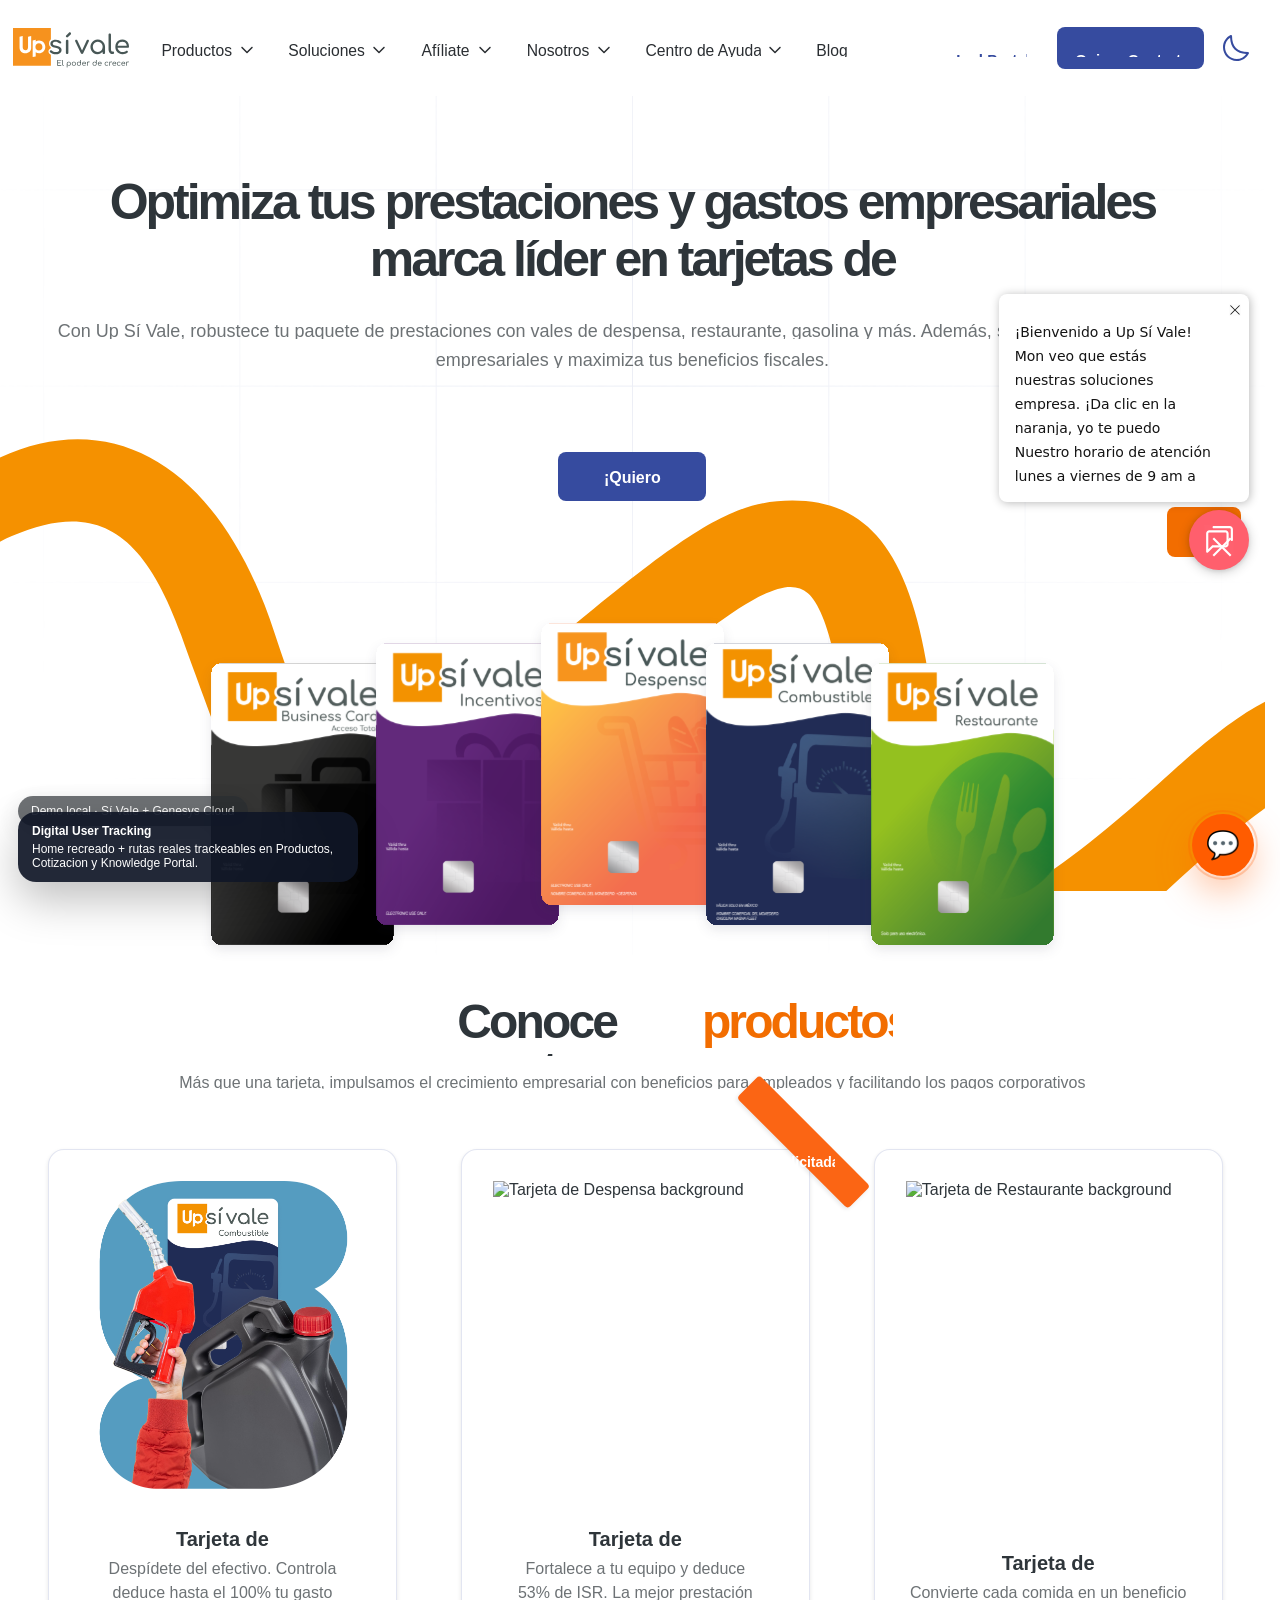
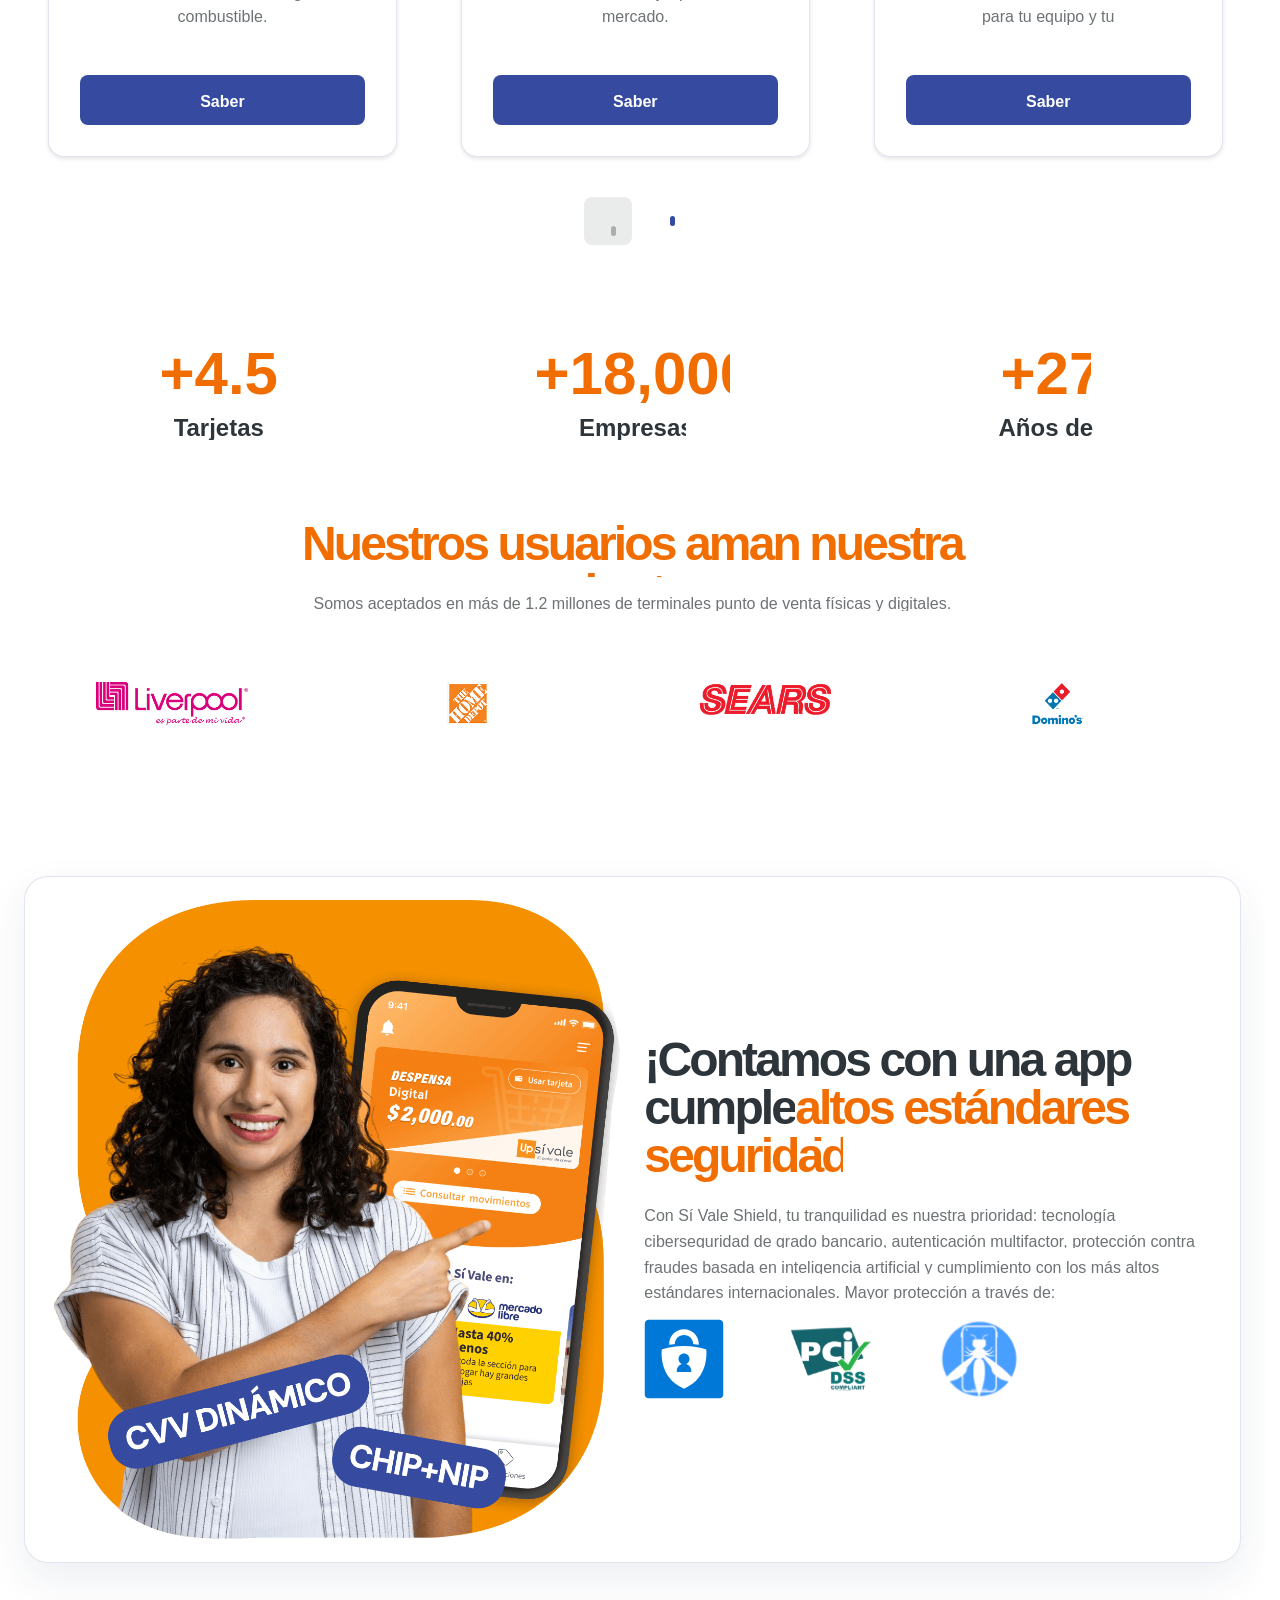
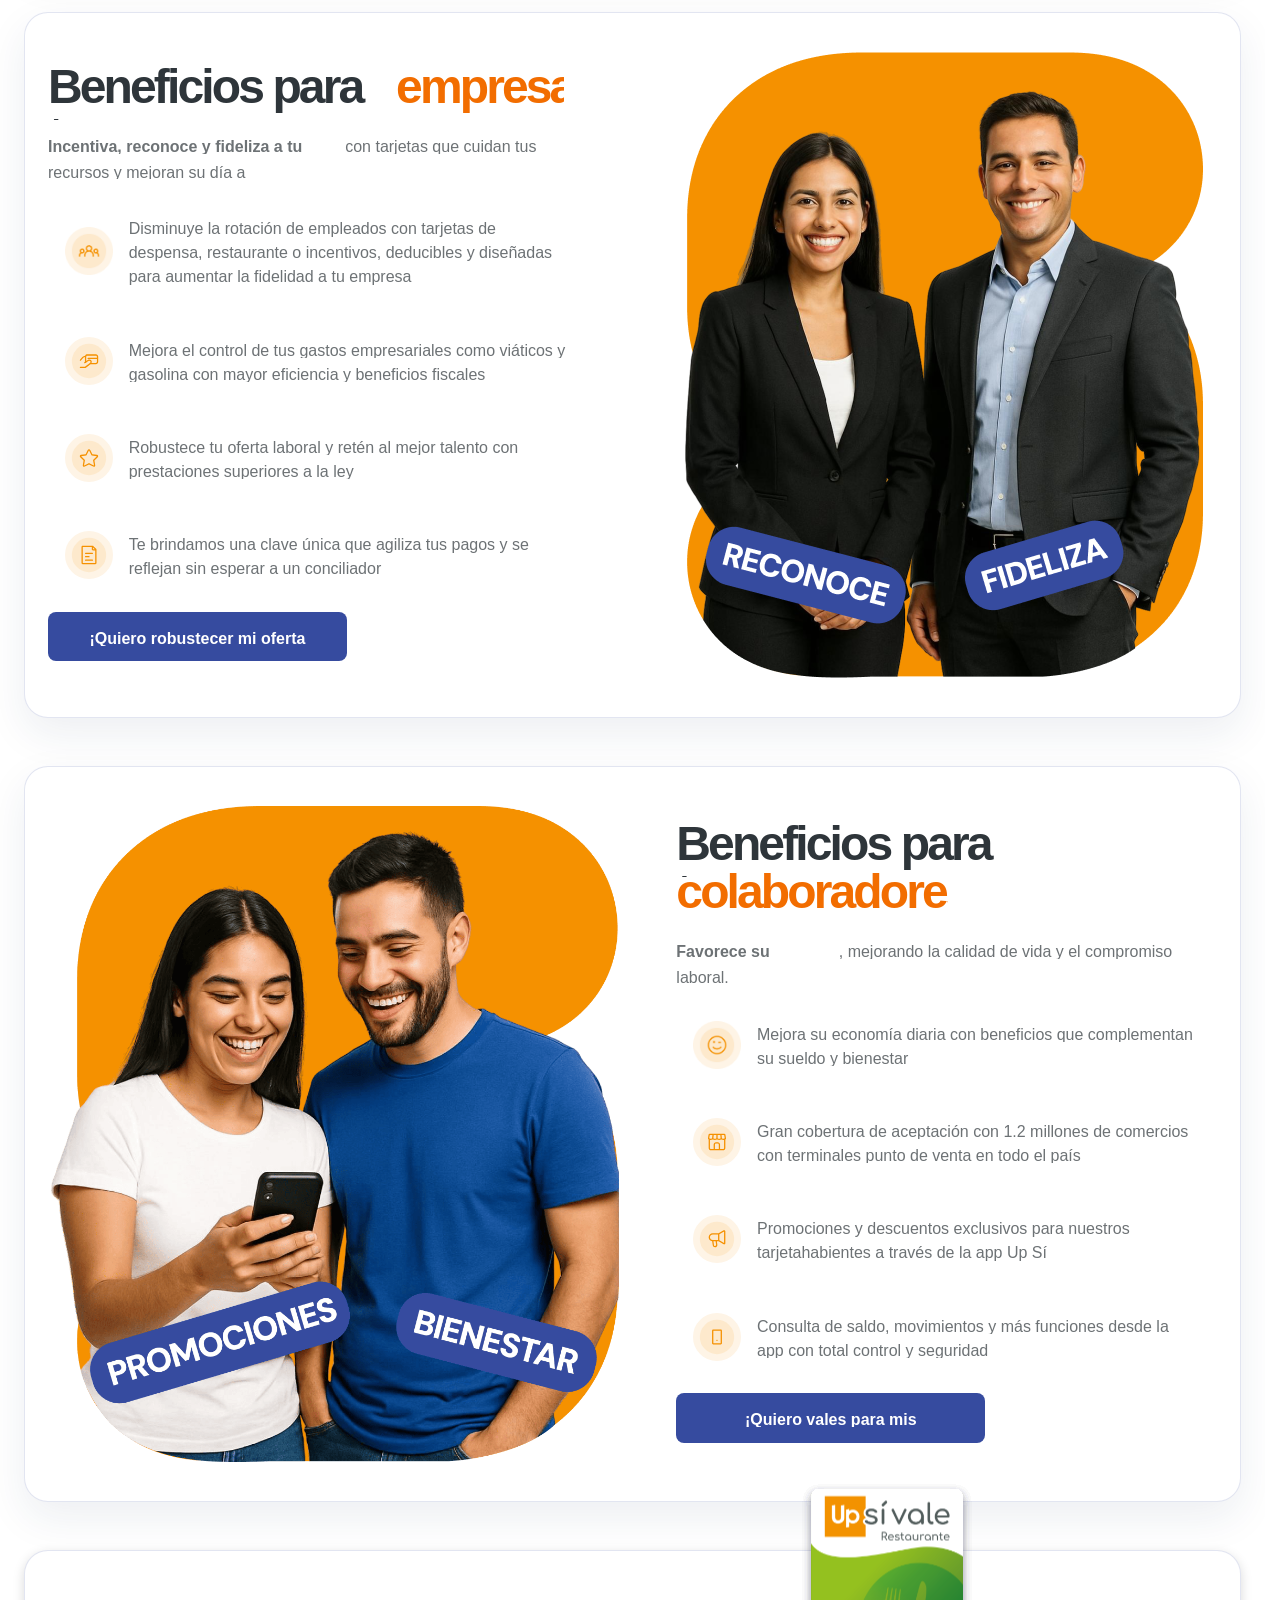
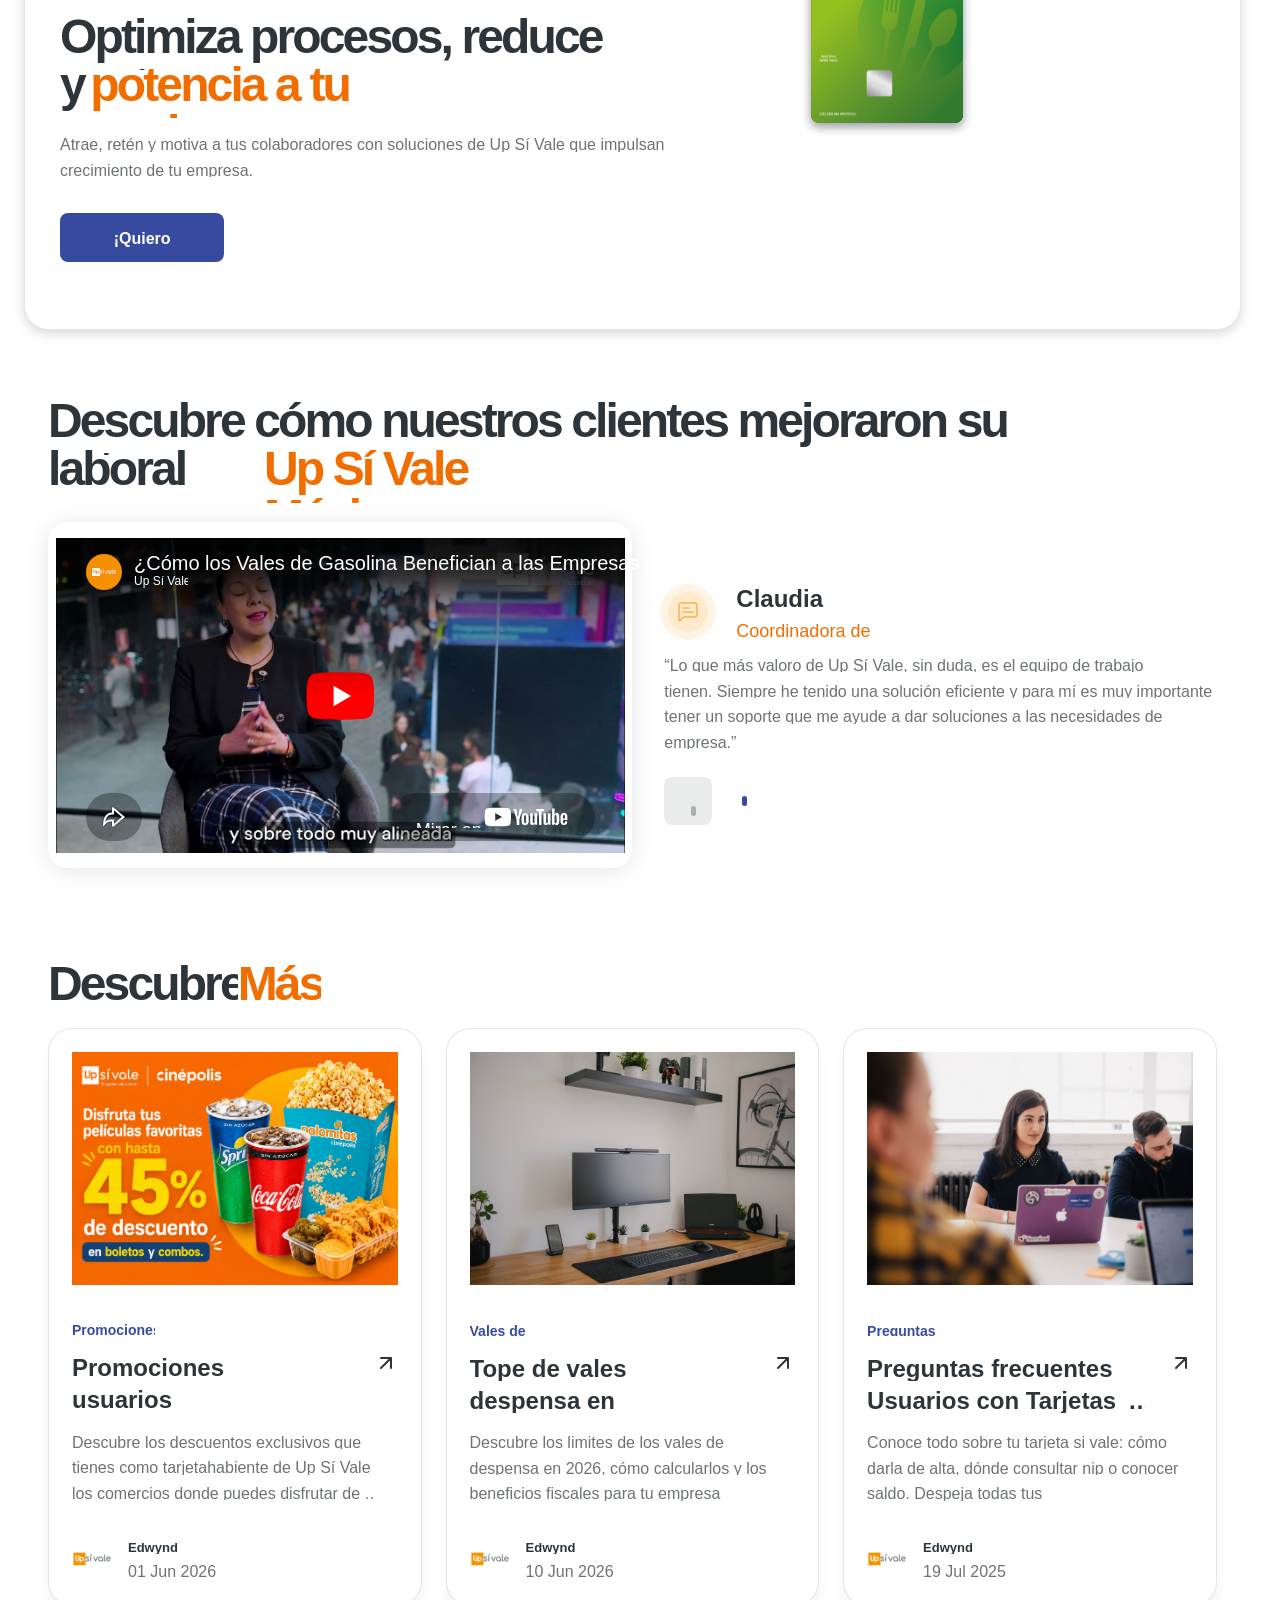
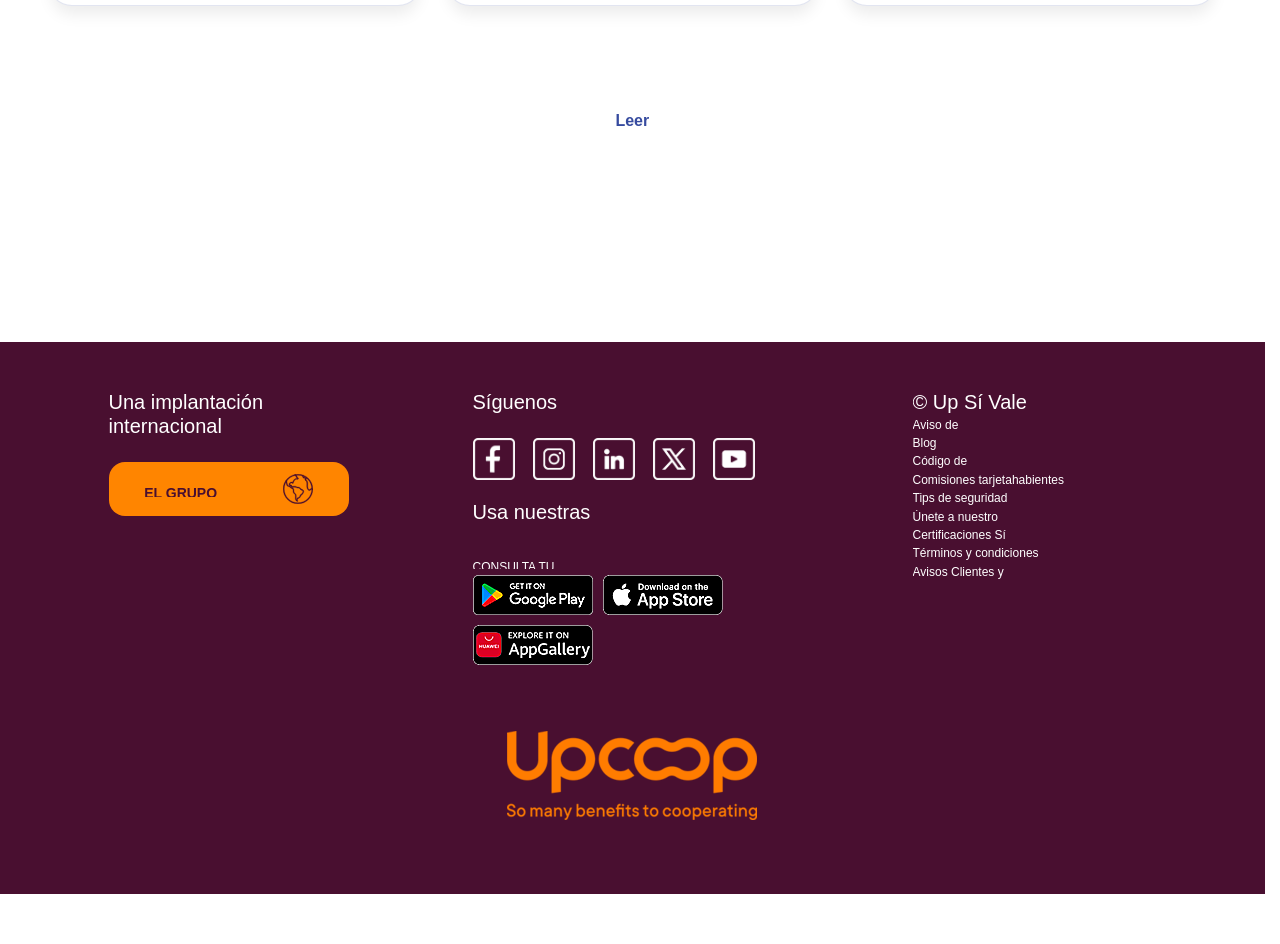
==== commit d4709d79: "v2" ====
--- a/index.html
+++ b/index.html
@@ -6,13 +6,17 @@
   <title>Up Sí Vale México - Tarjetas de vales con beneficios fiscales</title>
   <link rel="stylesheet" href="css/fonts.css">
   <link rel="stylesheet" href="css/demo.css">
+  <link rel="stylesheet" href="css/journey.css">
   <script src="js/genesys-config.js"></script>
 </head>
-<body>
+<body data-route="home">
   <main id="page" aria-label="Recreación de página principal Sí Vale">
+    <a class="demo-hotspot" href="productos.html" aria-label="Productos Up Si Vale" data-track-label="Productos" data-intent="comparar_productos" style="left:145px;top:18px;width:125px;height:60px;"></a>
+    <a class="demo-hotspot" href="vales-beneficios.html" aria-label="Soluciones y beneficios" data-track-label="Soluciones" data-intent="beneficios_fiscales" style="left:278px;top:18px;width:124px;height:60px;"></a>
+    <a class="demo-hotspot" href="comercios-afiliados.html" aria-label="Comercios afiliados" data-track-label="Comercios afiliados" data-intent="buscar_comercios" style="left:1120px;top:500px;width:130px;height:90px;"></a>
     <a class="demo-hotspot" href="knowledge-portal.html" aria-label="Ir al Portal de Conocimiento" data-track-label="Ir al Portal" style="left:935px;top:18px;width:108px;height:60px;"></a>
     <a class="demo-hotspot" href="knowledge-portal.html" aria-label="Centro de Ayuda - Portal de Conocimiento" data-track-label="Centro de Ayuda" style="left:632px;top:18px;width:164px;height:60px;"></a>
-    <a class="demo-hotspot" href="knowledge-portal.html" aria-label="Cotizar desde portal de conocimiento" data-track-label="Quiero cotizar" style="left:548px;top:442px;width:170px;height:70px;"></a>
+    <a class="demo-hotspot" href="cotizacion.html" aria-label="Cotizar soluciones Up Si Vale" data-track-label="Quiero cotizar" data-intent="cotizar_prestaciones" style="left:548px;top:442px;width:170px;height:70px;"></a>
     <div class="h2d-frame sv-navbar" data-tag="nav" style="left:0.00px;top:0.00px;width:1264.67px;height:96.00px;z-index:0;background-color:rgb(255, 255, 255)"></div>
     <img class="h2d-img" alt="Logo" src="assets/000_Logo.svg" style="left:12.79px;top:28.00px;width:115.92px;height:40.00px;z-index:1;overflow:hidden">
     <div class="h2d-text" style="left:160.71px;top:38.13px;width:72.00px;height:18.67px;z-index:2;color:rgb(42, 46, 50);font-family:Roboto, sans-serif;font-size:15.68px;font-weight:500;line-height:25.088px;text-align:center;text-decoration:none;white-space:nowrap;color:rgb(42, 46, 50)">Productos</div>
@@ -367,6 +371,7 @@
 </section>
 <button id="predictiveLauncher" class="predictive-launcher" aria-label="Abrir bot">💬</button>
 
+  <div class="sv-track-ribbon"><strong>Digital User Tracking</strong><span>Home recreado + rutas reales trackeables en Productos, Cotizacion y Knowledge Portal.</span></div>
   <script src="js/genesys-tracking.js" defer></script>
 </body>
 </html>
--- a/css/fonts.css
+++ b/css/fonts.css
@@ -0,0 +1,42 @@
+@font-face {
+  font-family: "Roboto";
+  font-style: normal;
+  font-weight: bold;
+  font-display: swap;
+  src: url("https://www.headerfooter.charte-electronique-groupe.fr/typo3conf/ext/cdgcd_headerfooter/Resources/Public/fonts/Roboto-Bold.woff2") format('woff2');
+}
+@font-face {
+  font-family: "Roboto";
+  font-style: normal;
+  font-weight: 500;
+  font-display: swap;
+  src: url("https://www.headerfooter.charte-electronique-groupe.fr/typo3conf/ext/cdgcd_headerfooter/Resources/Public/fonts/Roboto-Medium.woff2") format('woff2');
+}
+@font-face {
+  font-family: "Roboto";
+  font-style: normal;
+  font-weight: normal;
+  font-display: swap;
+  src: url("https://www.headerfooter.charte-electronique-groupe.fr/typo3conf/ext/cdgcd_headerfooter/Resources/Public/fonts/Roboto-Regular.woff2") format('woff2');
+}
+@font-face {
+  font-family: "Roboto";
+  font-style: normal;
+  font-weight: 800;
+  font-display: swap;
+  src: url("https://www.headerfooter.charte-electronique-groupe.fr/typo3conf/ext/cdgcd_headerfooter/Resources/Public/fonts/Roboto-ExtraBold.woff2") format('woff2');
+}
+@font-face {
+  font-family: "Roboto";
+  font-style: normal;
+  font-weight: 400;
+  font-display: swap;
+  src: url("https://fonts.gstatic.com/s/roboto/v48/KFO7CnqEu92Fr1ME7kSn66aGLdTylUAMa3yUBA.woff2") format('woff2');
+}
+@font-face {
+  font-family: "Roboto";
+  font-style: normal;
+  font-weight: 500;
+  font-display: swap;
+  src: url("https://fonts.gstatic.com/s/roboto/v48/KFO7CnqEu92Fr1ME7kSn66aGLdTylUAMa3yUBA.woff2") format('woff2');
+}
--- a/css/demo.css
+++ b/css/demo.css
@@ -0,0 +1,31 @@
+
+:root { --sv-orange:#ff5c00; --sv-blue:#0b5bd3; --sv-dark:#2a2e32; --sv-muted:#6d7275; }
+* { box-sizing: border-box; }
+html, body { margin: 0; padding: 0; background: #fff; color: var(--sv-dark); font-family: Roboto, Arial, sans-serif; }
+body { min-width: 1280px; }
+a { color: inherit; text-decoration: none; }
+#page { position: relative; width: 1264.67px; height: 7343.95px; background: #fff; overflow: hidden; transform-origin: top left; }
+.h2d-frame { position: absolute; overflow: visible; }
+.h2d-text { position: absolute; white-space: pre-wrap; overflow: hidden; }
+.h2d-img { position: absolute; display: block; }
+.h2d-svg { position: absolute; overflow: visible; }
+.demo-badge { position: fixed; left: 18px; bottom: 18px; z-index: 2147482000; background: rgba(42,46,50,.9); color: #fff; border-radius: 999px; padding: 8px 13px; font: 500 12px/1.2 Roboto, Arial, sans-serif; box-shadow: 0 8px 24px rgba(0,0,0,.18); opacity: .75; }
+.predictive-invite { position: fixed; right: 22px; bottom: 98px; z-index: 2147482500; width: 354px; background: #fff; border: 1px solid rgba(42,46,50,.1); border-radius: 22px; box-shadow: 0 18px 50px rgba(12,31,56,.22); transform: translateY(18px); opacity: 0; pointer-events: none; transition: opacity .28s ease, transform .28s ease; font-family: Roboto, Arial, sans-serif; overflow: hidden; }
+.predictive-invite.is-visible { opacity: 1; transform: translateY(0); pointer-events: auto; }
+.predictive-invite__top { background: linear-gradient(135deg, #ff5c00, #ff8a3d); color: #fff; padding: 18px 20px; display: flex; align-items: center; gap: 12px; }
+.predictive-invite__avatar { width: 42px; height: 42px; border-radius: 14px; background: rgba(255,255,255,.22); display: grid; place-items: center; font-size: 22px; }
+.predictive-invite__title { font-weight: 800; font-size: 17px; margin: 0; }
+.predictive-invite__subtitle { font-size: 12px; margin: 2px 0 0; opacity: .92; }
+.predictive-invite__body { padding: 18px 20px 20px; }
+.predictive-invite__body p { margin: 0 0 15px; color: #3a3f43; font-size: 14px; line-height: 1.45; }
+.predictive-invite__actions { display: flex; gap: 10px; }
+.predictive-invite button { border: 0; border-radius: 999px; padding: 11px 15px; font-weight: 800; cursor: pointer; font-size: 13px; }
+.predictive-invite__primary { background: #0b5bd3; color: #fff; flex: 1; }
+.predictive-invite__secondary { background: #f1f3f5; color: #2a2e32; }
+.predictive-invite__close { position: absolute; top: 10px; right: 12px; border: 0; background: transparent; color: #fff; font-size: 20px; line-height: 1; cursor: pointer; padding: 2px 6px; }
+.predictive-launcher { position: fixed; right: 26px; bottom: 24px; z-index: 2147482450; border: 0; border-radius: 999px; background: #ff5c00; color: #fff; width: 62px; height: 62px; box-shadow: 0 16px 36px rgba(255,92,0,.35); font-size: 27px; cursor: pointer; display: grid; place-items: center; }
+.predictive-launcher::after { content: ''; position: absolute; inset: -4px; border: 2px solid rgba(255,92,0,.25); border-radius: inherit; animation: pePulse 1.8s ease-out infinite; }
+@keyframes pePulse { from { transform: scale(.92); opacity: .85; } to { transform: scale(1.22); opacity: 0; } }
+@media (max-width: 900px) { body { min-width: 0; } #page { transform: scale(calc(100vw / 1264.67)); } .predictive-invite { right: 12px; left: 12px; bottom: 90px; width: auto; } }
+.demo-hotspot { position: absolute; display: block; z-index: 10050; border-radius: 10px; background: transparent; cursor: pointer; }
+.demo-hotspot:focus-visible { outline: 3px solid rgba(255,92,0,.8); outline-offset: 2px; }
--- a/css/journey.css
+++ b/css/journey.css
@@ -0,0 +1,16 @@
+:root{
+  --sv-blue:#364b9f;
+  --sv-blue-2:#0b5bd3;
+  --sv-orange:#ff5c00;
+  --sv-dark:#2e353a;
+  --sv-muted:#6d7275;
+  --sv-line:rgba(54,75,159,.14);
+  --sv-surface:#ffffff;
+  --sv-bg:#f6f8fc;
+  --sv-shadow:0 22px 58px rgba(31,48,92,.12);
+  --sv-radius:28px;
+}
+.sv-route-page{margin:0;font-family:Roboto,Arial,sans-serif;color:var(--sv-dark);background:linear-gradient(180deg,#f7f9ff 0%,#fff 46%,#eef4ff 100%)}
+.sv-shell{min-height:100vh}.sv-header{position:sticky;top:0;z-index:50;background:rgba(255,255,255,.95);backdrop-filter:blur(16px);border-bottom:1px solid rgba(42,46,50,.08)}
+.sv-header-inner{max-width:1180px;margin:0 auto;height:82px;padding:0 22px;display:flex;align-items:center;justify-content:space-between;gap:22px}.sv-brand{display:flex;align-items:center;gap:14px;font-weight:900;color:var(--sv-blue)}.sv-brand img{width:118px;height:auto}.sv-nav{display:flex;align-items:center;gap:18px;font-size:14px;font-weight:800}.sv-nav a{color:#333;text-decoration:none}.sv-nav a:hover{color:var(--sv-blue)}.sv-nav .sv-cta{background:var(--sv-blue);color:#fff;padding:12px 16px;border-radius:12px}.sv-main{max-width:1180px;margin:0 auto;padding:42px 22px 92px}.sv-hero{display:grid;grid-template-columns:minmax(0,1.25fr) 360px;gap:28px;align-items:center;background:radial-gradient(circle at 10% 10%,rgba(255,92,0,.16),transparent 35%),linear-gradient(135deg,#fff,#eef4ff);border:1px solid var(--sv-line);border-radius:34px;padding:42px;box-shadow:var(--sv-shadow)}.sv-kicker{display:inline-flex;width:max-content;align-items:center;gap:8px;background:rgba(255,92,0,.11);color:var(--sv-orange);border-radius:999px;padding:9px 14px;font-size:13px;font-weight:900}.sv-hero h1{margin:18px 0 12px;font-size:clamp(38px,5vw,64px);line-height:1.02;letter-spacing:-2.6px}.sv-hero p{margin:0;color:var(--sv-muted);font-size:18px;line-height:1.6;max-width:740px}.sv-actions{display:flex;gap:12px;flex-wrap:wrap;margin-top:26px}.sv-btn,.sv-btn-secondary,.sv-btn-ghost,.sv-card button,.sv-form button{border:0;border-radius:999px;min-height:48px;padding:0 18px;font-weight:900;text-decoration:none;display:inline-flex;align-items:center;justify-content:center;cursor:pointer}.sv-btn{background:var(--sv-orange);color:#fff;box-shadow:0 18px 38px rgba(255,92,0,.22)}.sv-btn-secondary{background:var(--sv-blue);color:#fff}.sv-btn-ghost{background:#fff;color:var(--sv-blue);border:1px solid var(--sv-line)}.sv-hero-card,.sv-card,.sv-panel,.sv-side-card{background:#fff;border:1px solid var(--sv-line);border-radius:var(--sv-radius);box-shadow:0 16px 42px rgba(31,48,92,.08)}.sv-hero-card{padding:24px}.sv-hero-card h2,.sv-panel h2,.sv-side-card h2{margin:0 0 14px}.sv-metric{display:grid;grid-template-columns:42px 1fr;gap:12px;padding:12px 0;border-top:1px solid rgba(42,46,50,.08)}.sv-metric:first-of-type{border-top:0}.sv-metric-icon{width:42px;height:42px;border-radius:14px;background:#eef4ff;display:grid;place-items:center}.sv-metric strong{display:block}.sv-metric span{color:var(--sv-muted);font-size:13px;line-height:1.4}.sv-grid{display:grid;grid-template-columns:repeat(3,minmax(0,1fr));gap:18px;margin-top:24px}.sv-grid-2{display:grid;grid-template-columns:repeat(2,minmax(0,1fr));gap:18px;margin-top:24px}.sv-card{padding:24px;display:grid;gap:12px}.sv-card h3{margin:0;font-size:22px}.sv-card p{margin:0;color:var(--sv-muted);line-height:1.55}.sv-icon{width:48px;height:48px;border-radius:16px;background:rgba(255,92,0,.12);display:grid;place-items:center;font-size:24px}.sv-layout{display:grid;grid-template-columns:minmax(0,1fr) 360px;gap:24px;margin-top:24px}.sv-panel{padding:28px}.sv-side{position:sticky;top:106px;align-self:start}.sv-feed{display:grid;gap:8px;max-height:280px;overflow:auto}.sv-feed-item{border:1px solid rgba(42,46,50,.08);border-radius:14px;padding:10px;background:#fbfcff;font-size:12px}.sv-feed-item strong{display:block;color:var(--sv-dark)}.sv-feed-item span{color:var(--sv-muted)}.sv-form{display:grid;gap:16px}.sv-form-grid{display:grid;grid-template-columns:repeat(2,minmax(0,1fr));gap:14px}.sv-field{display:grid;gap:8px}.sv-field label{font-size:12px;font-weight:900;color:var(--sv-muted);text-transform:uppercase;letter-spacing:.07em}.sv-field input,.sv-field select,.sv-field textarea{width:100%;border:1px solid rgba(42,46,50,.12);border-radius:16px;background:#fff;min-height:54px;padding:0 14px;font:inherit;font-weight:700;color:var(--sv-dark)}.sv-field textarea{min-height:120px;padding:14px;resize:vertical}.sv-full{grid-column:1/-1}.sv-status{display:inline-flex;width:max-content;border-radius:999px;padding:7px 11px;font-size:12px;font-weight:900;background:#eef4ff;color:var(--sv-blue)}.sv-search{display:flex;gap:10px;margin-top:22px;background:#fff;border:1px solid var(--sv-line);border-radius:20px;padding:10px;box-shadow:0 18px 42px rgba(31,48,92,.08)}.sv-search input{flex:1;border:0;outline:0;min-height:42px;padding:0 10px;font-size:16px}.sv-search button{border:0;background:var(--sv-orange);color:#fff;border-radius:14px;padding:0 18px;font-weight:900}.sv-support-center{background:#fff;border:1px solid var(--sv-line);border-radius:var(--sv-radius);min-height:560px;padding:14px;box-shadow:var(--sv-shadow);overflow:hidden}.sv-note{margin-top:12px;color:var(--sv-muted);font-size:13px;line-height:1.5}.sv-track-ribbon{position:fixed;left:18px;bottom:18px;z-index:2147482300;background:rgba(16,22,38,.92);color:#fff;border-radius:18px;padding:12px 14px;box-shadow:0 18px 44px rgba(0,0,0,.25);font:12px Roboto,Arial,sans-serif;max-width:340px}.sv-track-ribbon strong{display:block;margin-bottom:4px}.predictive-invite.predictive-invite--center{right:auto;bottom:auto;left:50%;top:50%;width:min(520px,calc(100vw - 36px));transform:translate(-50%,-45%) scale(.98);border-radius:28px;box-shadow:0 36px 100px rgba(12,31,56,.35)}.predictive-invite.predictive-invite--center.is-visible{transform:translate(-50%,-50%) scale(1)}.predictive-invite.predictive-invite--center::before{content:"";position:fixed;inset:-100vh;z-index:-1;background:rgba(8,18,40,.42);backdrop-filter:blur(5px)}.predictive-invite.predictive-invite--center .predictive-invite__top{padding:22px 24px}.predictive-invite.predictive-invite--center .predictive-invite__body{padding:22px 24px 24px}.predictive-invite.predictive-invite--center .predictive-invite__title{font-size:21px}.predictive-invite.predictive-invite--center .predictive-invite__body p{font-size:15px}.predictive-invite.predictive-invite--center .predictive-invite__actions{display:grid;grid-template-columns:1fr auto}.predictive-invite.predictive-invite--center button{font-size:14px;padding:13px 17px}.predictive-launcher{z-index:2147482400}.sv-mini-banner{margin-top:20px;background:linear-gradient(135deg,var(--sv-blue),#243475);color:#fff;border-radius:24px;padding:22px;display:flex;align-items:center;justify-content:space-between;gap:20px}.sv-mini-banner p{margin:5px 0 0;color:rgba(255,255,255,.76)}@media(max-width:980px){.sv-header-inner{height:auto;padding:14px 18px;align-items:flex-start;flex-direction:column}.sv-nav{flex-wrap:wrap}.sv-main{padding:28px 18px 90px}.sv-hero,.sv-layout{grid-template-columns:1fr}.sv-grid,.sv-grid-2,.sv-form-grid{grid-template-columns:1fr}.sv-side{position:static}.sv-hero{padding:26px}.sv-search{flex-direction:column}.sv-track-ribbon{display:none}}
+.demo-badge{bottom:74px!important}
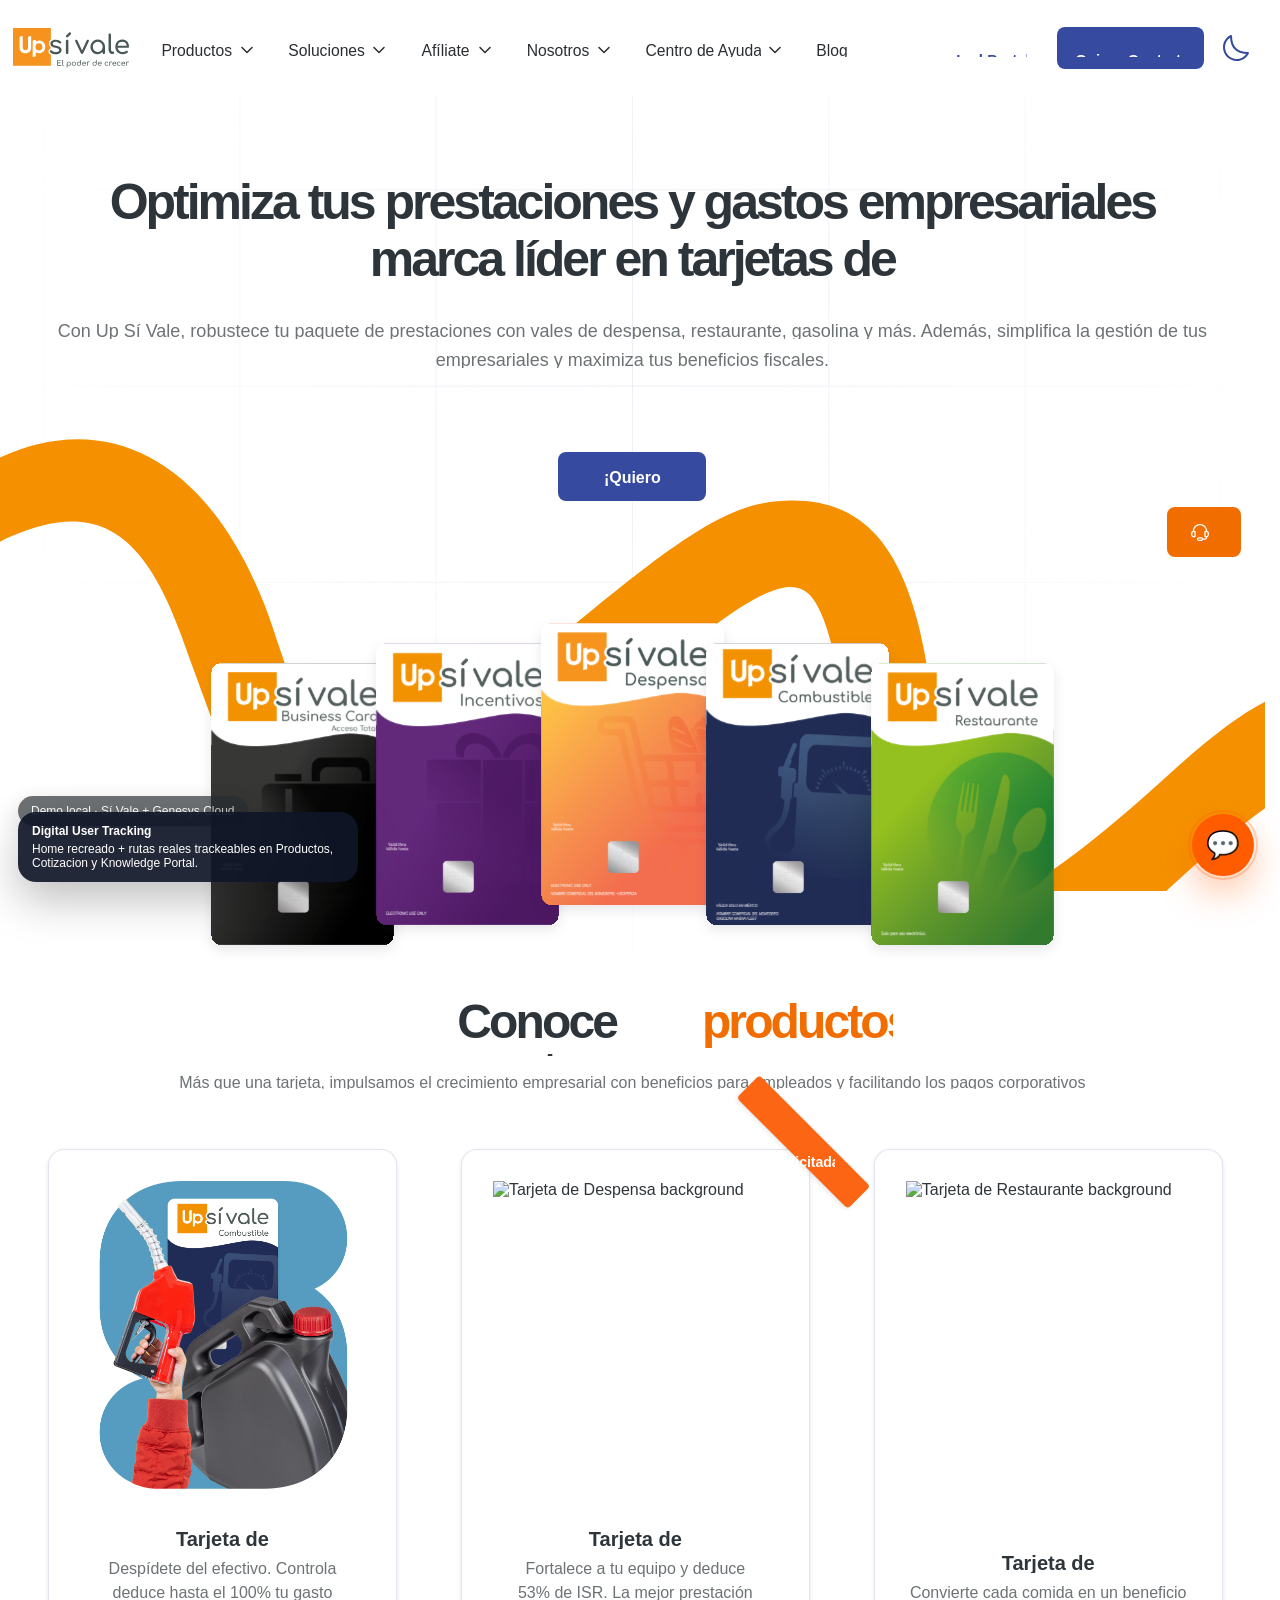
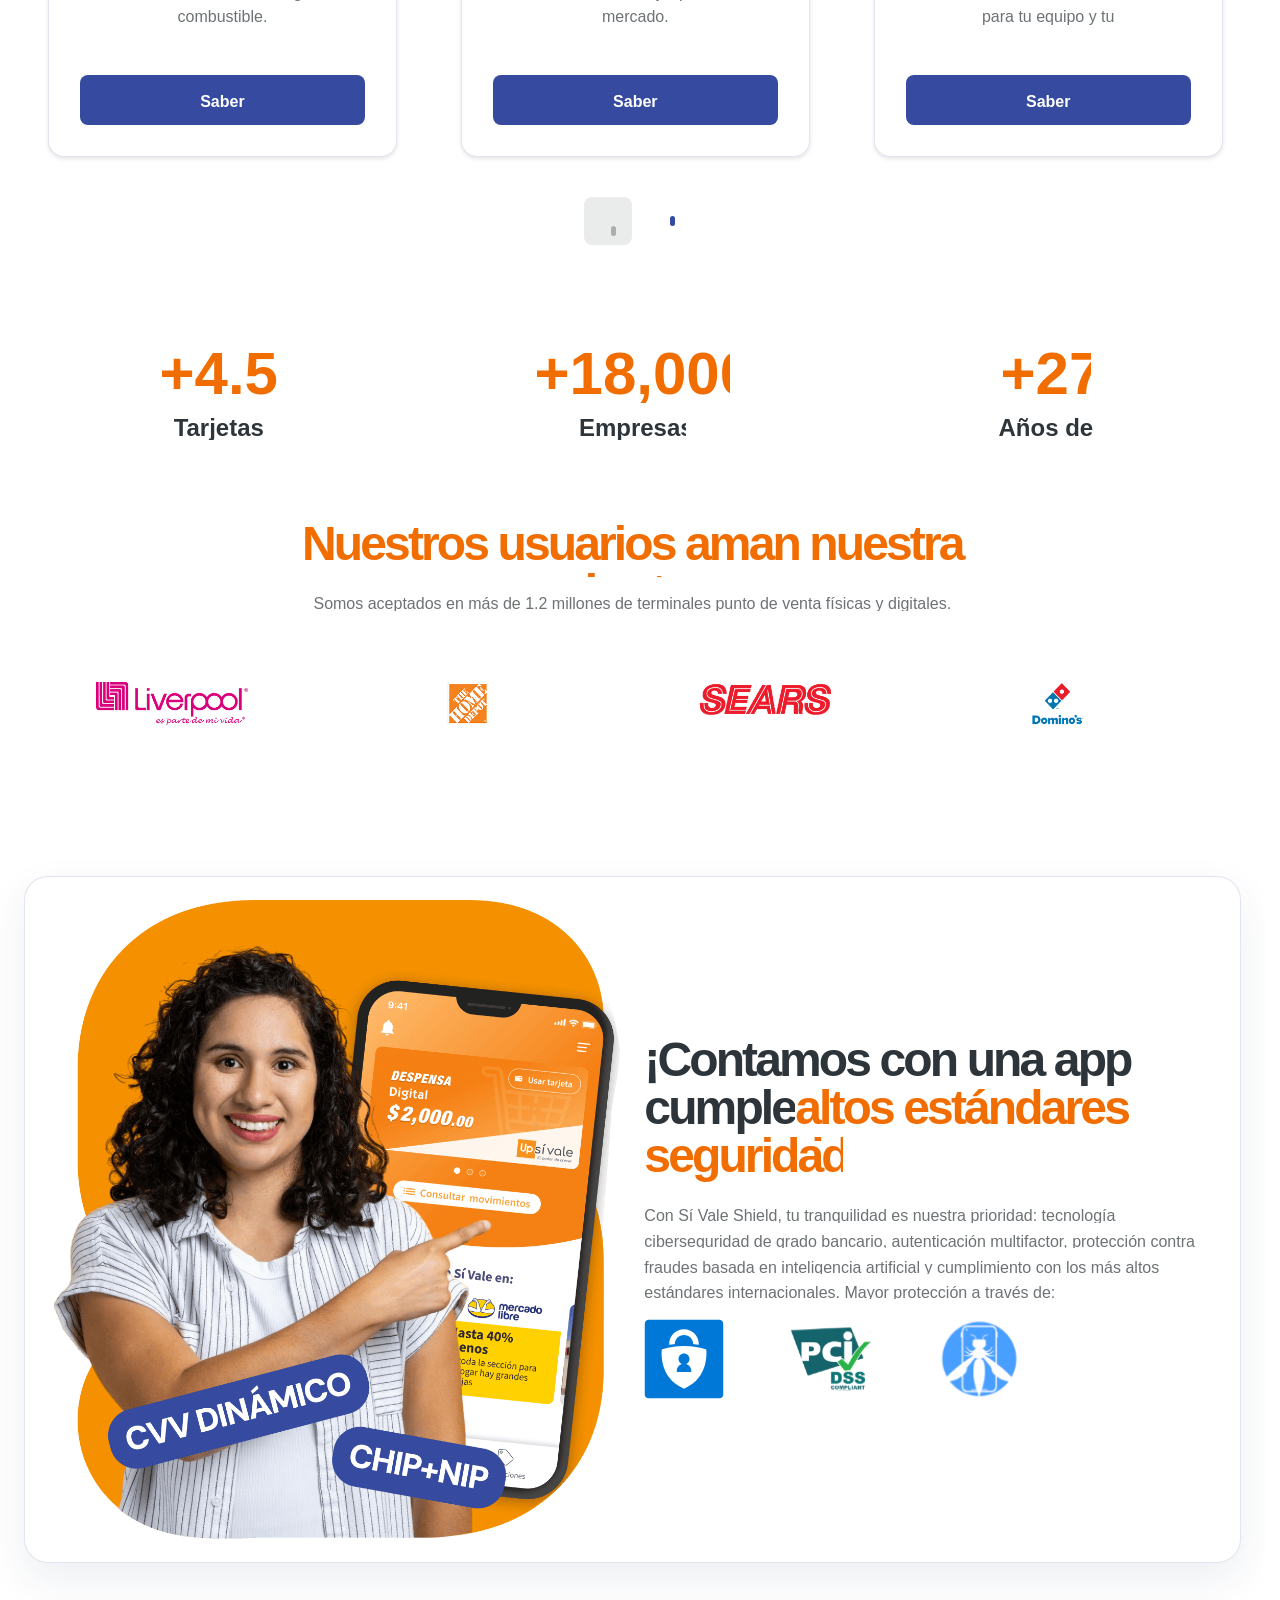
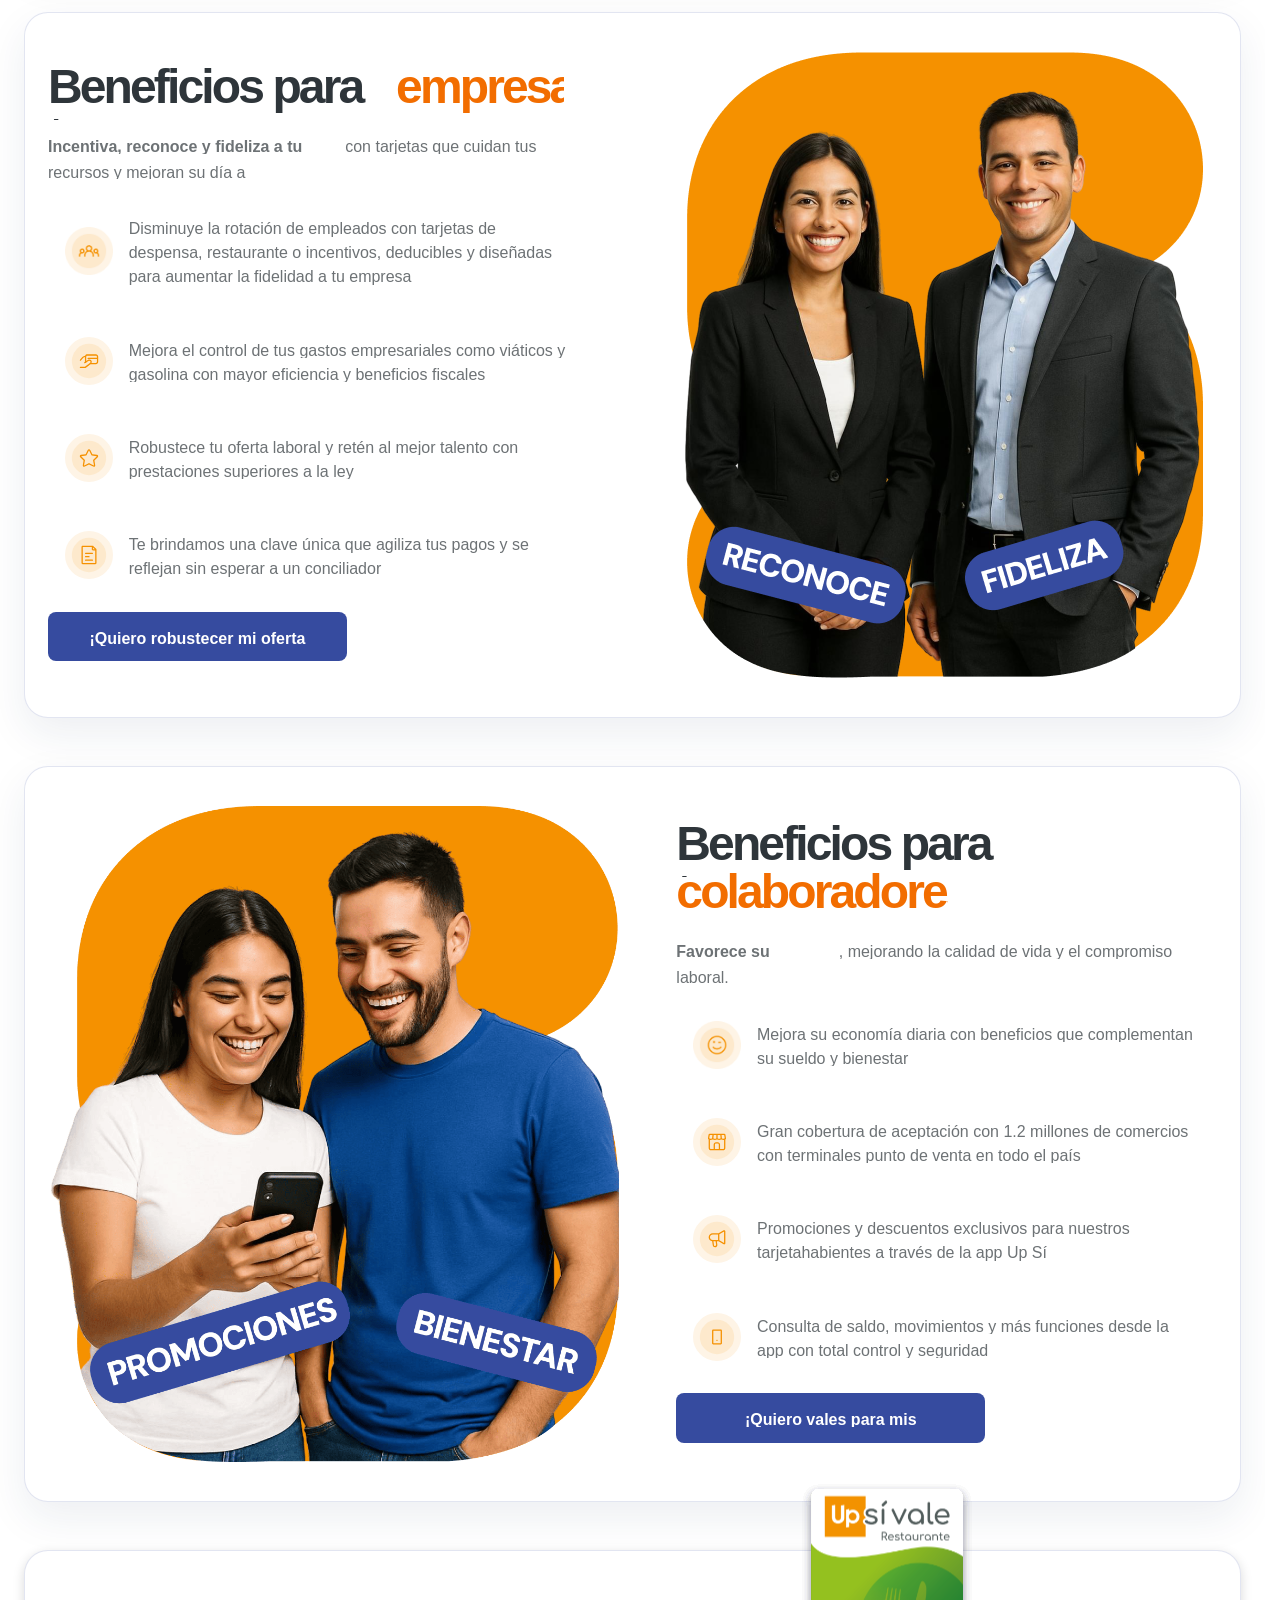
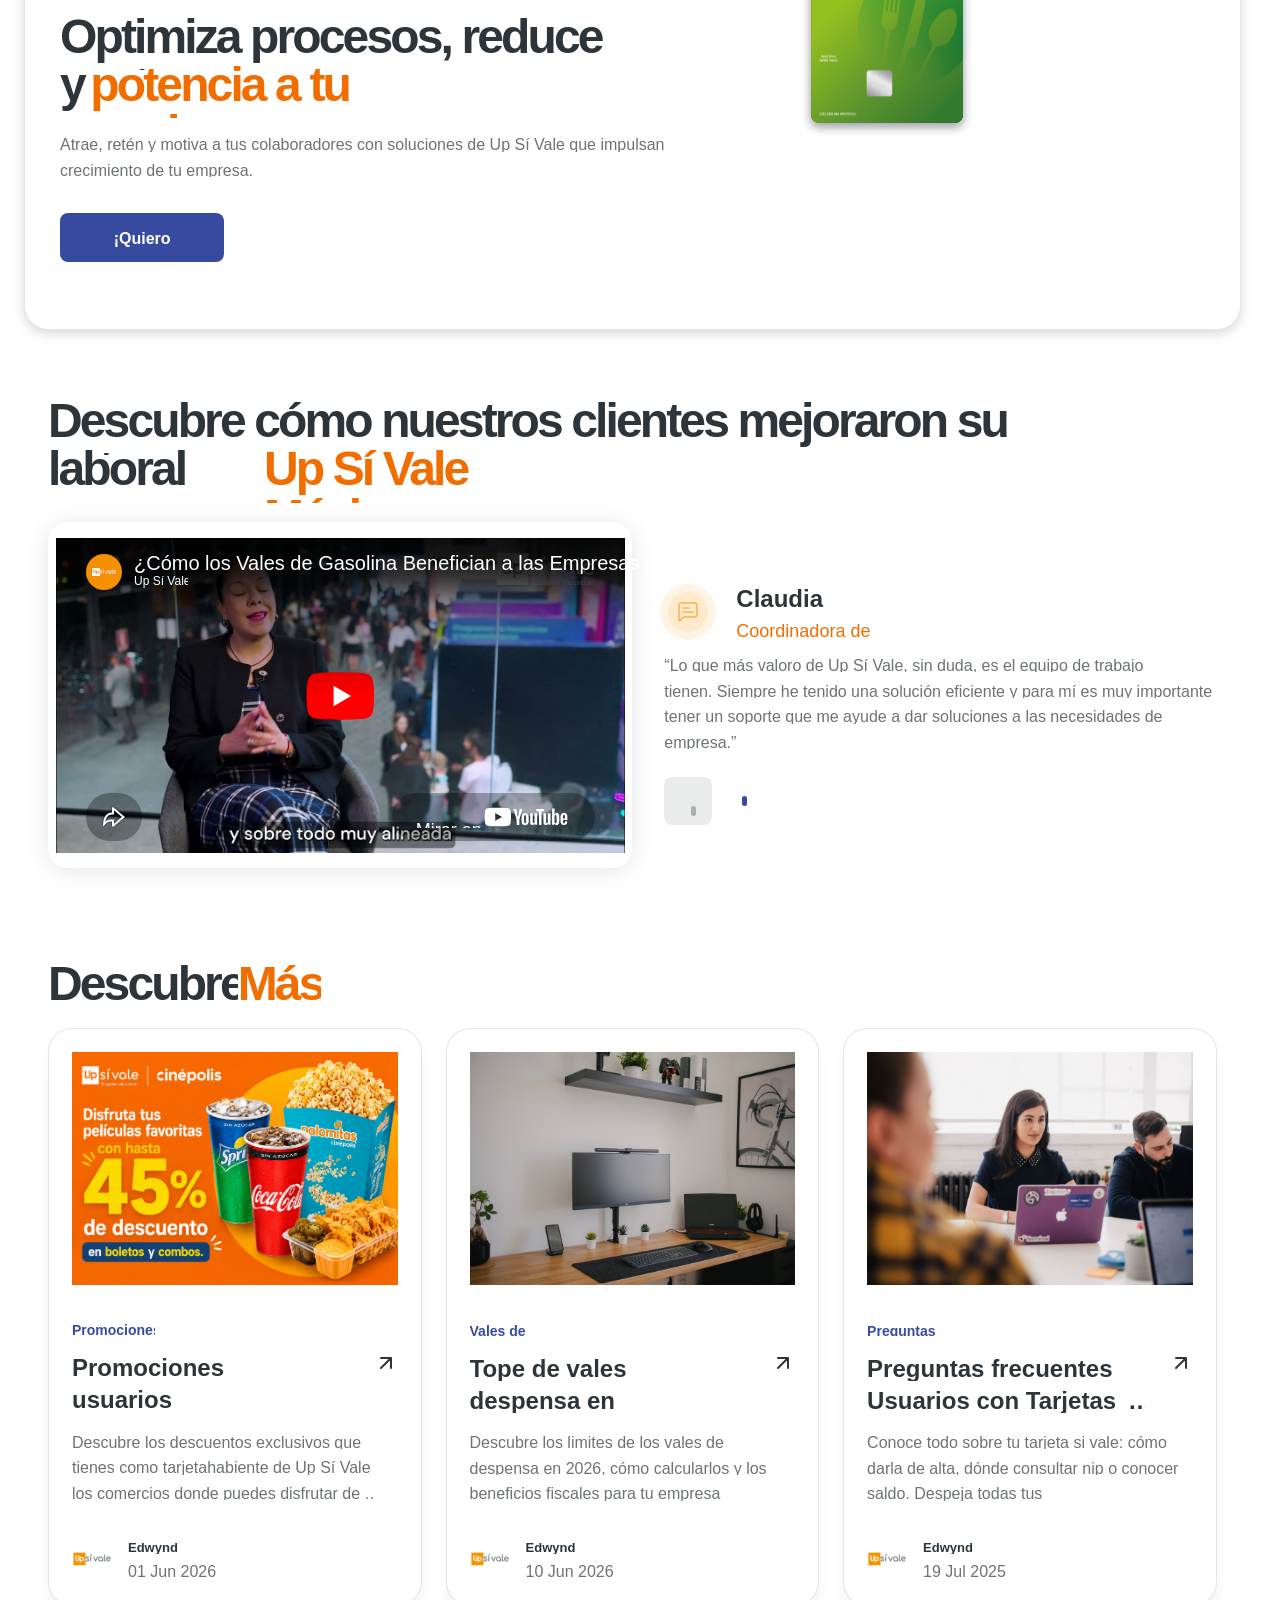
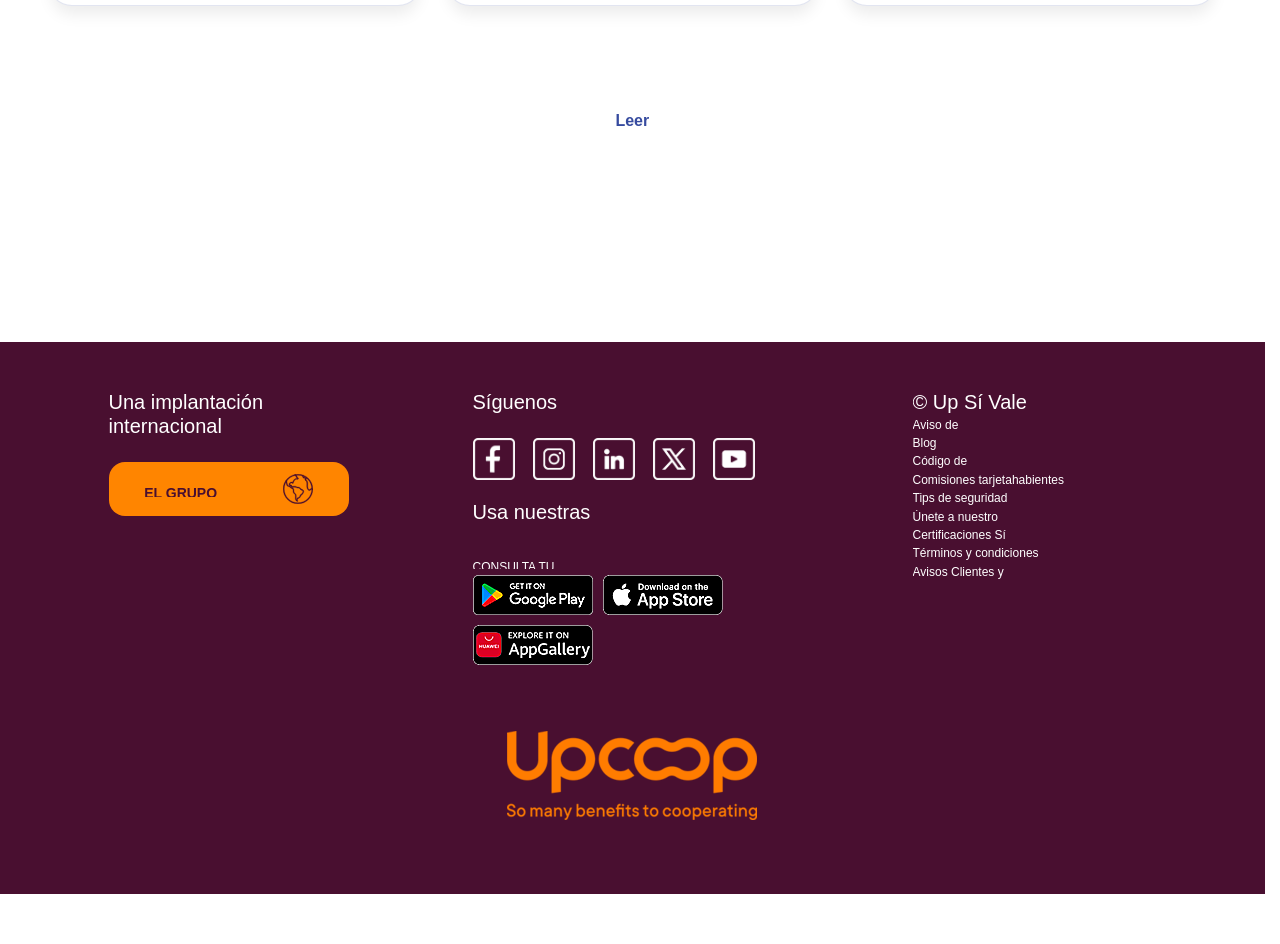
==== commit 28487b2d: "V3" ====
--- a/index.html
+++ b/index.html
@@ -335,20 +335,6 @@
     <img class="h2d-img" alt="Upcoop - So many benefits to cooperating" src="assets/066_csm_Upcoop_bloc_marque_EN_fc83d57aa7.png" style="left:507.33px;top:7131.22px;width:250.00px;height:89.00px;z-index:313;overflow:hidden">
     <div class="h2d-frame " data-tag="::after" style="left:507.33px;top:7223.95px;width:0.00px;height:0.00px;z-index:314;"></div>
     <div class="h2d-frame " data-tag="::after" style="left:0.00px;top:7223.95px;width:0.00px;height:0.00px;z-index:315;"></div>
-    <div class="h2d-frame go1632949049" data-tag="div" style="left:0.00px;top:0.00px;width:1292.79px;height:591.18px;z-index:316;background-color:rgba(0, 0, 0, 0.7);opacity:0"></div>
-    <div class="h2d-frame WelcomeMessage__Bubble-hRHjZp ceaXwg" data-tag="div" style="left:998.67px;top:293.67px;width:250.00px;height:208.00px;z-index:317;background-color:rgb(255, 255, 255);border-top-left-radius:8px;border-top-right-radius:8px;border-bottom-right-radius:8px;border-bottom-left-radius:8px;box-shadow:rgba(0, 0, 0, 0.28) 1px 1px 10px 0px"></div>
-    <div class="h2d-frame VizExAvatar__VizExAvatarContent-iZpBHz fSpasl" data-tag="div" style="left:1103.67px;top:269.67px;width:40.00px;height:40.00px;z-index:318;background-image:url(&#x27;https://f.hubspotusercontent10.net/hub/5881411/hubfs/MicrosoftTeams-image%20(13&#x27;).png?width=108&amp;height=108&quot;);background-size:cover;background-position:50% 50%"></div>
-    <div class="h2d-text" style="left:1014.67px;top:320.33px;width:193.97px;height:18.67px;z-index:319;color:rgb(20, 20, 20);font-family:system-ui, &quot;Segoe UI&quot;, Roboto, Helvetica, Arial, sans-serif, &quot;Apple Color Emoji&quot;, &quot;Segoe UI Emoji&quot;, &quot;Segoe UI Symbol&quot;;font-size:14px;font-weight:400;line-height:24px;text-decoration:none;color:rgb(20, 20, 20)">¡Bienvenido a Up Sí Vale! Soy Sí</div>
-    <div class="h2d-text" style="left:1014.67px;top:344.33px;width:204.99px;height:18.67px;z-index:320;color:rgb(20, 20, 20);font-family:system-ui, &quot;Segoe UI&quot;, Roboto, Helvetica, Arial, sans-serif, &quot;Apple Color Emoji&quot;, &quot;Segoe UI Emoji&quot;, &quot;Segoe UI Symbol&quot;;font-size:14px;font-weight:400;line-height:24px;text-decoration:none;color:rgb(20, 20, 20)">Mon veo que estás interesado en</div>
-    <div class="h2d-text" style="left:1014.67px;top:368.33px;width:168.00px;height:18.67px;z-index:321;color:rgb(20, 20, 20);font-family:system-ui, &quot;Segoe UI&quot;, Roboto, Helvetica, Arial, sans-serif, &quot;Apple Color Emoji&quot;, &quot;Segoe UI Emoji&quot;, &quot;Segoe UI Symbol&quot;;font-size:14px;font-weight:400;line-height:24px;text-decoration:none;color:rgb(20, 20, 20)">nuestras soluciones para tu</div>
-    <div class="h2d-text" style="left:1014.67px;top:392.33px;width:189.16px;height:18.67px;z-index:322;color:rgb(20, 20, 20);font-family:system-ui, &quot;Segoe UI&quot;, Roboto, Helvetica, Arial, sans-serif, &quot;Apple Color Emoji&quot;, &quot;Segoe UI Emoji&quot;, &quot;Segoe UI Symbol&quot;;font-size:14px;font-weight:400;line-height:24px;text-decoration:none;color:rgb(20, 20, 20)">empresa. ¡Da clic en la burbuja</div>
-    <div class="h2d-text" style="left:1014.67px;top:416.33px;width:176.85px;height:18.67px;z-index:323;color:rgb(20, 20, 20);font-family:system-ui, &quot;Segoe UI&quot;, Roboto, Helvetica, Arial, sans-serif, &quot;Apple Color Emoji&quot;, &quot;Segoe UI Emoji&quot;, &quot;Segoe UI Symbol&quot;;font-size:14px;font-weight:400;line-height:24px;text-decoration:none;color:rgb(20, 20, 20)">naranja, yo te puedo ayudar!</div>
-    <div class="h2d-text" style="left:1014.67px;top:440.33px;width:210.72px;height:18.67px;z-index:324;color:rgb(20, 20, 20);font-family:system-ui, &quot;Segoe UI&quot;, Roboto, Helvetica, Arial, sans-serif, &quot;Apple Color Emoji&quot;, &quot;Segoe UI Emoji&quot;, &quot;Segoe UI Symbol&quot;;font-size:14px;font-weight:400;line-height:24px;text-decoration:none;color:rgb(20, 20, 20)">Nuestro horario de atención es de</div>
-    <div class="h2d-text" style="left:1014.67px;top:464.33px;width:194.06px;height:18.67px;z-index:325;color:rgb(20, 20, 20);font-family:system-ui, &quot;Segoe UI&quot;, Roboto, Helvetica, Arial, sans-serif, &quot;Apple Color Emoji&quot;, &quot;Segoe UI Emoji&quot;, &quot;Segoe UI Symbol&quot;;font-size:14px;font-weight:400;line-height:24px;text-decoration:none;color:rgb(20, 20, 20)">lunes a viernes de 9 am a 6 pm.</div>
-    <div class="h2d-svg" style="left:1228.67px;top:301.67px;width:12.00px;height:12.00px;z-index:326;"><svg width="12px" height="12px" viewBox="0 0 32 32" xmlns="http://www.w3.org/2000/svg" class="h2d-3a8d3406" color="rgb(20, 20, 20)" fill="rgb(20, 20, 20)" font-family="system-ui, &quot;Segoe UI&quot;, Roboto, Helvetica, Arial, sans-serif, &quot;Apple Color Emoji&quot;, &quot;Segoe UI Emoji&quot;, &quot;Segoe UI Symbol&quot;" font-size="12px" user-select="none"><g clip-path="url(#close__clip0_12_2672)"><path fill-opacity="0.01" d="M0 0h32v32H0z"></path><mask id="close__a" maskUnits="userSpaceOnUse" x="0" y="0" width="32" height="32" style="mask-type: alpha;"><g clip-path="url(#close__clip1_12_2672)"><path d="M3.772 3.759c.445-.445 1.165-.445 1.61 0L16 14.389 26.617 3.77c.445-.446 1.165-.446 1.611 0 .446.446.446 1.166 0 1.611L17.611 16l.023-.013 10.618 10.618c.445.445.445 1.165 0 1.611-.229.217-.515.331-.812.332-.297 0-.583-.103-.811-.332L16.012 17.6 5.394 28.216c-.228.217-.514.331-.81.332-.298 0-.584-.103-.812-.332-.446-.446-.446-1.166 0-1.611l10.616-10.618L3.772 5.37c-.446-.446-.446-1.166 0-1.611z"></path></g></mask><g mask="url(#close__a)"><path d="M0 0h32v32H0V0z"></path></g></g><defs><clipPath id="close__clip0_12_2672"><path d="M0 0h32v32H0z"></path></clipPath><clipPath id="close__clip1_12_2672"><path d="M0 0h32v32H0z"></path></clipPath></defs></svg></div>
-    <div class="h2d-frame IconLauncher__BaseLauncher-fiVgfM IconLauncher__ShapedLauncher-gZzRBO hhQPTH reagan--widget-loaded" data-tag="button" style="left:1188.67px;top:509.67px;width:60.00px;height:60.00px;z-index:327;background-color:rgb(255, 95, 109);border-top-left-radius:50%;border-top-right-radius:50%;border-bottom-right-radius:50%;border-bottom-left-radius:50%;box-shadow:rgba(0, 0, 0, 0.1) 0px 1px 4px 0px, rgba(0, 0, 0, 0.2) 0px 2px 12px 0px"></div>
-    <div class="h2d-svg" style="left:1212.02px;top:537.25px;width:10.00px;height:10.00px;z-index:328;"><svg xmlns="http://www.w3.org/2000/svg" width="20px" height="20px" viewBox="0 0 19 18" class="conversations-visitor-close-icon h2d-5bc16acd" font-family="system-ui, &quot;Segoe UI&quot;, Roboto, Helvetica, Arial, sans-serif, &quot;Apple Color Emoji&quot;, &quot;Segoe UI Emoji&quot;, &quot;Segoe UI Symbol&quot;" font-size="13.3333px"><g fill="none" fill-rule="evenodd" stroke="none" stroke-width="1px"><g fill="rgb(255, 255, 255)" transform="matrix(1 0 0 1 -26.723 -29)"><g transform="matrix(1 0 0 1 27 29)"><path d="M10.627 9.013l6.872 6.873.708.707-1.415 1.414-.707-.707-6.872-6.872L2.34 17.3l-.707.707L.22 16.593l.707-.707L7.8 9.013.946 2.161l-.707-.708L1.653.04l.707.707L9.213 7.6 16.066.746l.707-.707 1.414 1.414-.707.708-6.853 6.852z"></path></g></g></g></svg></div>
-    <div class="h2d-svg" style="left:1202.67px;top:524.67px;width:32.00px;height:30.00px;z-index:329;"><svg width="32px" height="30px" viewBox="0 0 24 24" xmlns="http://www.w3.org/2000/svg" fill="rgb(255, 255, 255)" class="h2d-97bc9d03" font-family="system-ui, &quot;Segoe UI&quot;, Roboto, Helvetica, Arial, sans-serif, &quot;Apple Color Emoji&quot;, &quot;Segoe UI Emoji&quot;, &quot;Segoe UI Symbol&quot;" font-size="13.3333px"><g clip-path="url(#messages__clip0_14307_15730)"><path fill-opacity="0.01" d="M0 0h24v24H0z"></path><mask id="messages__b" maskUnits="userSpaceOnUse" x="0" y="0" width="24" height="24" style="mask-type: alpha;"><g clip-path="url(#messages__clip1_14307_15730)"><g clip-path="url(#messages__clip2_14307_15730)"><mask id="messages__a" maskUnits="userSpaceOnUse" x="1" y="0" width="23" height="23" style="mask-type: alpha;"><path d="M2.571 22.286h-.008.008z"></path><path fill-rule="evenodd" clip-rule="evenodd" d="M17.143 4.286c1.414 0 2.571 1.157 2.571 2.571v8.572c0 1.414-1.157 2.571-2.571 2.571H7.209l-4.037 4.037c-.162.162-.384.247-.606.248-.11 0-.219-.017-.32-.068-.317-.128-.532-.445-.532-.788V6.857c0-1.414 1.157-2.571 2.572-2.571h12.857zM4.286 6c-.472 0-.857.386-.857.857v12.506l2.82-2.82c.162-.163.377-.249.608-.249h10.286c.471 0 .857-.385.857-.857V6.866c0-.472-.386-.857-.857-.857H4.286V6z"></path><path d="M20.571.857c1.415 0 2.572 1.158 2.572 2.572V12c0 .472-.386.857-.857.857-.472 0-.857-.385-.857-.857V3.43c0-.472-.386-.857-.858-.857H7.714c-.471 0-.857-.386-.857-.857 0-.472.386-.858.857-.858h12.857z"></path></mask><g mask="url(#messages__a)"><path d="M-1.714-1.714h27.429v27.429H-1.714z"></path></g></g></g></mask><g mask="url(#messages__b)"><path d="M0 0h24v24H0V0z"></path></g></g><defs><clipPath id="messages__clip0_14307_15730"><path d="M0 0h24v24H0z"></path></clipPath><clipPath id="messages__clip1_14307_15730"><path d="M0 0h24v24H0z"></path></clipPath><clipPath id="messages__clip2_14307_15730"><path transform="matrix(1 0 0 1 -1.714 -1.714)" d="M0 0h27.429v27.429H0z"></path></clipPath></defs></svg></div>
   </main>
   
 <div class="demo-badge">Demo local · Sí Vale + Genesys Cloud</div>
@@ -357,14 +343,14 @@
   <div class="predictive-invite__top">
     <div class="predictive-invite__avatar">💬</div>
     <div>
-      <p class="predictive-invite__title">¿Te ayudo a elegir?</p>
-      <p class="predictive-invite__subtitle">Asistente virtual Sí Vale</p>
+      <p class="predictive-invite__title">¡Bienvenido a Up Sí Vale!</p>
+      <p class="predictive-invite__subtitle">Asistente virtual Sí Mon</p>
     </div>
   </div>
   <div class="predictive-invite__body">
-    <p>Veo que estás revisando nuestras soluciones. Nuestro bot puede orientarte con tarjetas, beneficios fiscales y contratación en minutos.</p>
+    <p>Soy Sí Mon. Veo que estás interesado en nuestras soluciones para tu empresa. Puedo ayudarte con vales, beneficios, tarjetas y contratación. Nuestro horario de atención es de lunes a viernes de 9 am a 6 pm.</p>
     <div class="predictive-invite__actions">
-      <button id="predictiveAccept" class="predictive-invite__primary">Hablar con el bot</button>
+      <button id="predictiveAccept" class="predictive-invite__primary">Comenzar conversación</button>
       <button id="predictiveDismiss" class="predictive-invite__secondary">Ahora no</button>
     </div>
   </div>
--- a/css/demo.css
+++ b/css/demo.css
@@ -29,3 +29,11 @@
 @media (max-width: 900px) { body { min-width: 0; } #page { transform: scale(calc(100vw / 1264.67)); } .predictive-invite { right: 12px; left: 12px; bottom: 90px; width: auto; } }
 .demo-hotspot { position: absolute; display: block; z-index: 10050; border-radius: 10px; background: transparent; cursor: pointer; }
 .demo-hotspot:focus-visible { outline: 3px solid rgba(255,92,0,.8); outline-offset: 2px; }
+
+/* Limpieza de captura H2D: se elimina el globo de bienvenida estatico del sitio original. */
+main#page > .WelcomeMessage__Bubble-hRHjZp,
+main#page > .VizExAvatar__VizExAvatarContent-iZpBHz,
+main#page > .IconLauncher__BaseLauncher-fiVgfM,
+main#page > .go1632949049 {
+  display: none !important;
+}
--- a/css/journey.css
+++ b/css/journey.css
@@ -14,3 +14,14 @@
 .sv-shell{min-height:100vh}.sv-header{position:sticky;top:0;z-index:50;background:rgba(255,255,255,.95);backdrop-filter:blur(16px);border-bottom:1px solid rgba(42,46,50,.08)}
 .sv-header-inner{max-width:1180px;margin:0 auto;height:82px;padding:0 22px;display:flex;align-items:center;justify-content:space-between;gap:22px}.sv-brand{display:flex;align-items:center;gap:14px;font-weight:900;color:var(--sv-blue)}.sv-brand img{width:118px;height:auto}.sv-nav{display:flex;align-items:center;gap:18px;font-size:14px;font-weight:800}.sv-nav a{color:#333;text-decoration:none}.sv-nav a:hover{color:var(--sv-blue)}.sv-nav .sv-cta{background:var(--sv-blue);color:#fff;padding:12px 16px;border-radius:12px}.sv-main{max-width:1180px;margin:0 auto;padding:42px 22px 92px}.sv-hero{display:grid;grid-template-columns:minmax(0,1.25fr) 360px;gap:28px;align-items:center;background:radial-gradient(circle at 10% 10%,rgba(255,92,0,.16),transparent 35%),linear-gradient(135deg,#fff,#eef4ff);border:1px solid var(--sv-line);border-radius:34px;padding:42px;box-shadow:var(--sv-shadow)}.sv-kicker{display:inline-flex;width:max-content;align-items:center;gap:8px;background:rgba(255,92,0,.11);color:var(--sv-orange);border-radius:999px;padding:9px 14px;font-size:13px;font-weight:900}.sv-hero h1{margin:18px 0 12px;font-size:clamp(38px,5vw,64px);line-height:1.02;letter-spacing:-2.6px}.sv-hero p{margin:0;color:var(--sv-muted);font-size:18px;line-height:1.6;max-width:740px}.sv-actions{display:flex;gap:12px;flex-wrap:wrap;margin-top:26px}.sv-btn,.sv-btn-secondary,.sv-btn-ghost,.sv-card button,.sv-form button{border:0;border-radius:999px;min-height:48px;padding:0 18px;font-weight:900;text-decoration:none;display:inline-flex;align-items:center;justify-content:center;cursor:pointer}.sv-btn{background:var(--sv-orange);color:#fff;box-shadow:0 18px 38px rgba(255,92,0,.22)}.sv-btn-secondary{background:var(--sv-blue);color:#fff}.sv-btn-ghost{background:#fff;color:var(--sv-blue);border:1px solid var(--sv-line)}.sv-hero-card,.sv-card,.sv-panel,.sv-side-card{background:#fff;border:1px solid var(--sv-line);border-radius:var(--sv-radius);box-shadow:0 16px 42px rgba(31,48,92,.08)}.sv-hero-card{padding:24px}.sv-hero-card h2,.sv-panel h2,.sv-side-card h2{margin:0 0 14px}.sv-metric{display:grid;grid-template-columns:42px 1fr;gap:12px;padding:12px 0;border-top:1px solid rgba(42,46,50,.08)}.sv-metric:first-of-type{border-top:0}.sv-metric-icon{width:42px;height:42px;border-radius:14px;background:#eef4ff;display:grid;place-items:center}.sv-metric strong{display:block}.sv-metric span{color:var(--sv-muted);font-size:13px;line-height:1.4}.sv-grid{display:grid;grid-template-columns:repeat(3,minmax(0,1fr));gap:18px;margin-top:24px}.sv-grid-2{display:grid;grid-template-columns:repeat(2,minmax(0,1fr));gap:18px;margin-top:24px}.sv-card{padding:24px;display:grid;gap:12px}.sv-card h3{margin:0;font-size:22px}.sv-card p{margin:0;color:var(--sv-muted);line-height:1.55}.sv-icon{width:48px;height:48px;border-radius:16px;background:rgba(255,92,0,.12);display:grid;place-items:center;font-size:24px}.sv-layout{display:grid;grid-template-columns:minmax(0,1fr) 360px;gap:24px;margin-top:24px}.sv-panel{padding:28px}.sv-side{position:sticky;top:106px;align-self:start}.sv-feed{display:grid;gap:8px;max-height:280px;overflow:auto}.sv-feed-item{border:1px solid rgba(42,46,50,.08);border-radius:14px;padding:10px;background:#fbfcff;font-size:12px}.sv-feed-item strong{display:block;color:var(--sv-dark)}.sv-feed-item span{color:var(--sv-muted)}.sv-form{display:grid;gap:16px}.sv-form-grid{display:grid;grid-template-columns:repeat(2,minmax(0,1fr));gap:14px}.sv-field{display:grid;gap:8px}.sv-field label{font-size:12px;font-weight:900;color:var(--sv-muted);text-transform:uppercase;letter-spacing:.07em}.sv-field input,.sv-field select,.sv-field textarea{width:100%;border:1px solid rgba(42,46,50,.12);border-radius:16px;background:#fff;min-height:54px;padding:0 14px;font:inherit;font-weight:700;color:var(--sv-dark)}.sv-field textarea{min-height:120px;padding:14px;resize:vertical}.sv-full{grid-column:1/-1}.sv-status{display:inline-flex;width:max-content;border-radius:999px;padding:7px 11px;font-size:12px;font-weight:900;background:#eef4ff;color:var(--sv-blue)}.sv-search{display:flex;gap:10px;margin-top:22px;background:#fff;border:1px solid var(--sv-line);border-radius:20px;padding:10px;box-shadow:0 18px 42px rgba(31,48,92,.08)}.sv-search input{flex:1;border:0;outline:0;min-height:42px;padding:0 10px;font-size:16px}.sv-search button{border:0;background:var(--sv-orange);color:#fff;border-radius:14px;padding:0 18px;font-weight:900}.sv-support-center{background:#fff;border:1px solid var(--sv-line);border-radius:var(--sv-radius);min-height:560px;padding:14px;box-shadow:var(--sv-shadow);overflow:hidden}.sv-note{margin-top:12px;color:var(--sv-muted);font-size:13px;line-height:1.5}.sv-track-ribbon{position:fixed;left:18px;bottom:18px;z-index:2147482300;background:rgba(16,22,38,.92);color:#fff;border-radius:18px;padding:12px 14px;box-shadow:0 18px 44px rgba(0,0,0,.25);font:12px Roboto,Arial,sans-serif;max-width:340px}.sv-track-ribbon strong{display:block;margin-bottom:4px}.predictive-invite.predictive-invite--center{right:auto;bottom:auto;left:50%;top:50%;width:min(520px,calc(100vw - 36px));transform:translate(-50%,-45%) scale(.98);border-radius:28px;box-shadow:0 36px 100px rgba(12,31,56,.35)}.predictive-invite.predictive-invite--center.is-visible{transform:translate(-50%,-50%) scale(1)}.predictive-invite.predictive-invite--center::before{content:"";position:fixed;inset:-100vh;z-index:-1;background:rgba(8,18,40,.42);backdrop-filter:blur(5px)}.predictive-invite.predictive-invite--center .predictive-invite__top{padding:22px 24px}.predictive-invite.predictive-invite--center .predictive-invite__body{padding:22px 24px 24px}.predictive-invite.predictive-invite--center .predictive-invite__title{font-size:21px}.predictive-invite.predictive-invite--center .predictive-invite__body p{font-size:15px}.predictive-invite.predictive-invite--center .predictive-invite__actions{display:grid;grid-template-columns:1fr auto}.predictive-invite.predictive-invite--center button{font-size:14px;padding:13px 17px}.predictive-launcher{z-index:2147482400}.sv-mini-banner{margin-top:20px;background:linear-gradient(135deg,var(--sv-blue),#243475);color:#fff;border-radius:24px;padding:22px;display:flex;align-items:center;justify-content:space-between;gap:20px}.sv-mini-banner p{margin:5px 0 0;color:rgba(255,255,255,.76)}@media(max-width:980px){.sv-header-inner{height:auto;padding:14px 18px;align-items:flex-start;flex-direction:column}.sv-nav{flex-wrap:wrap}.sv-main{padding:28px 18px 90px}.sv-hero,.sv-layout{grid-template-columns:1fr}.sv-grid,.sv-grid-2,.sv-form-grid{grid-template-columns:1fr}.sv-side{position:static}.sv-hero{padding:26px}.sv-search{flex-direction:column}.sv-track-ribbon{display:none}}
 .demo-badge{bottom:74px!important}
+
+/* Popup propio de Predictive Engagement: los mensajes se inyectan por ruta desde js/genesys-tracking.js. */
+.predictive-invite[data-pe-message] .predictive-invite__body p{
+  white-space: normal;
+}
+.predictive-invite[data-pe-message="home_inactivity_15_seconds"] .predictive-invite__top{
+  background: linear-gradient(135deg,#ff5c00,#ff8a3d);
+}
+.predictive-invite[data-pe-message$="dwell_10_seconds"] .predictive-invite__top{
+  background: linear-gradient(135deg,#364b9f,#0b5bd3);
+}
